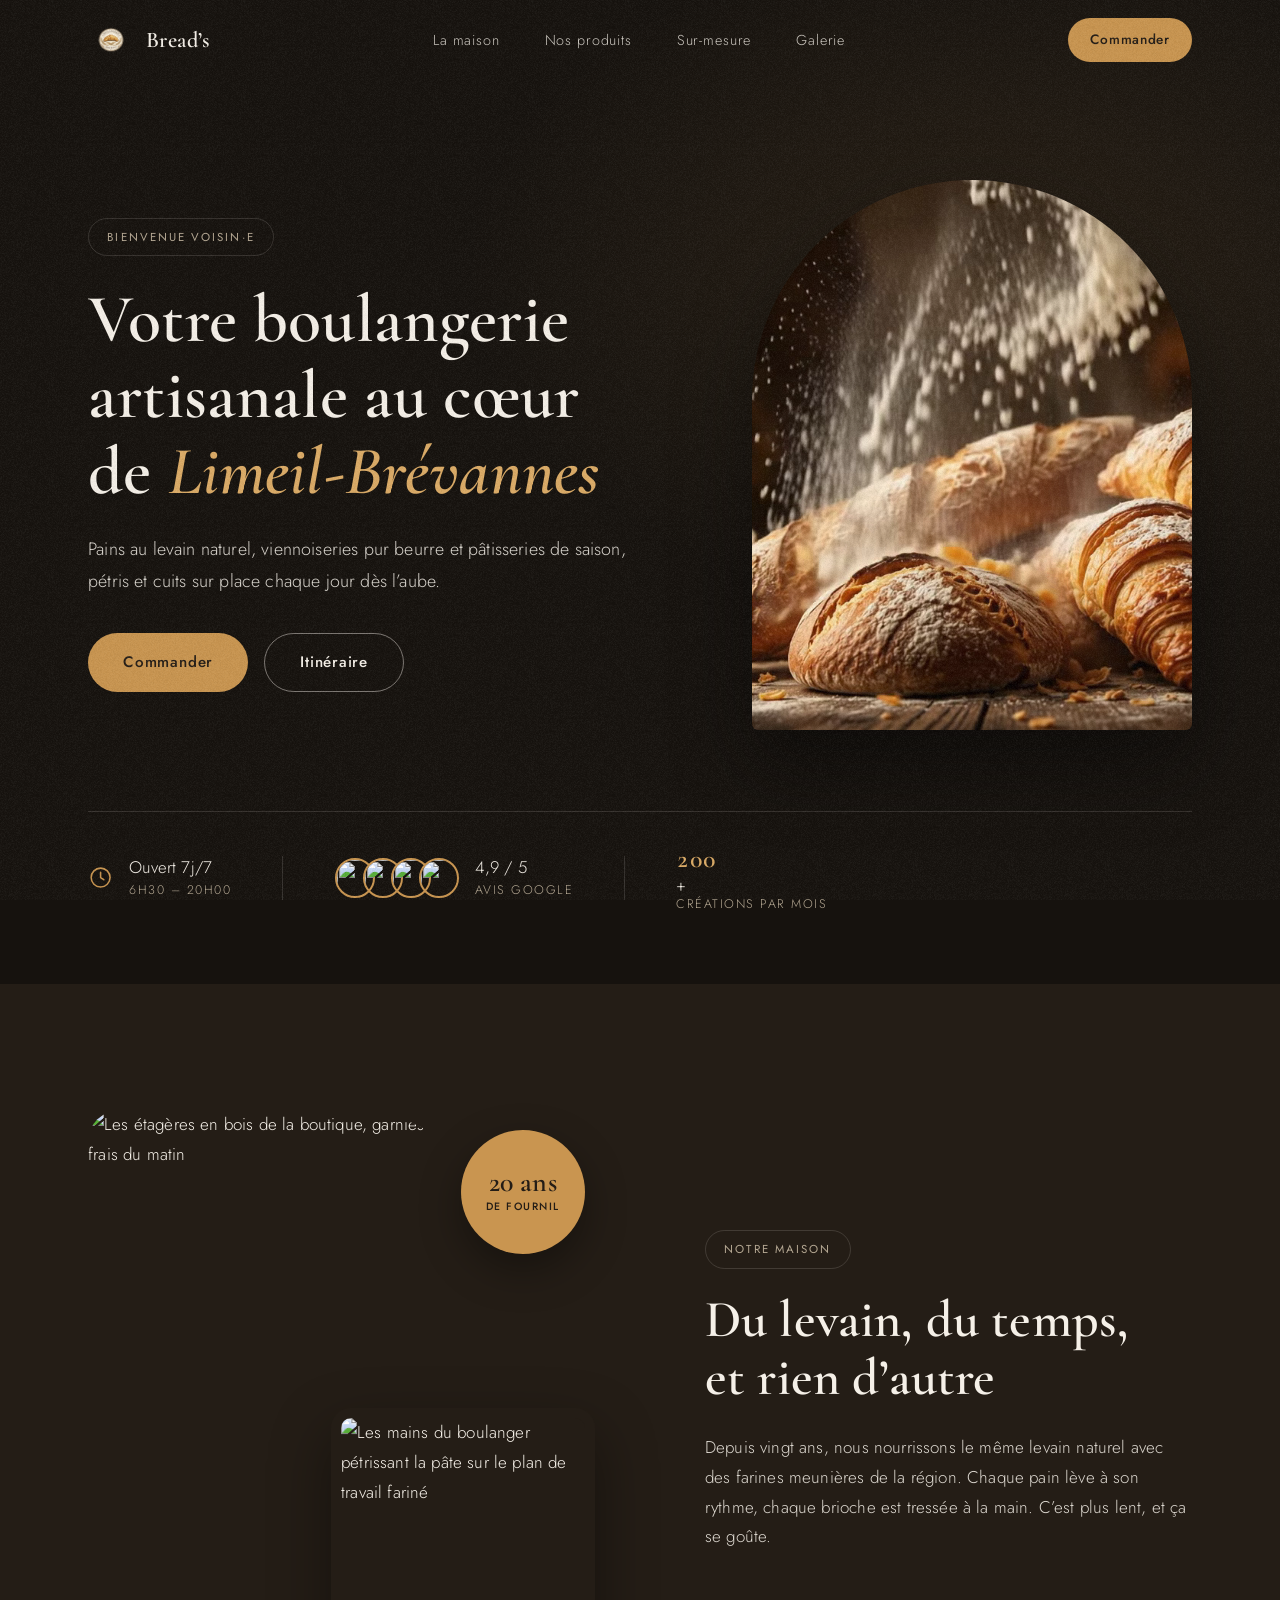
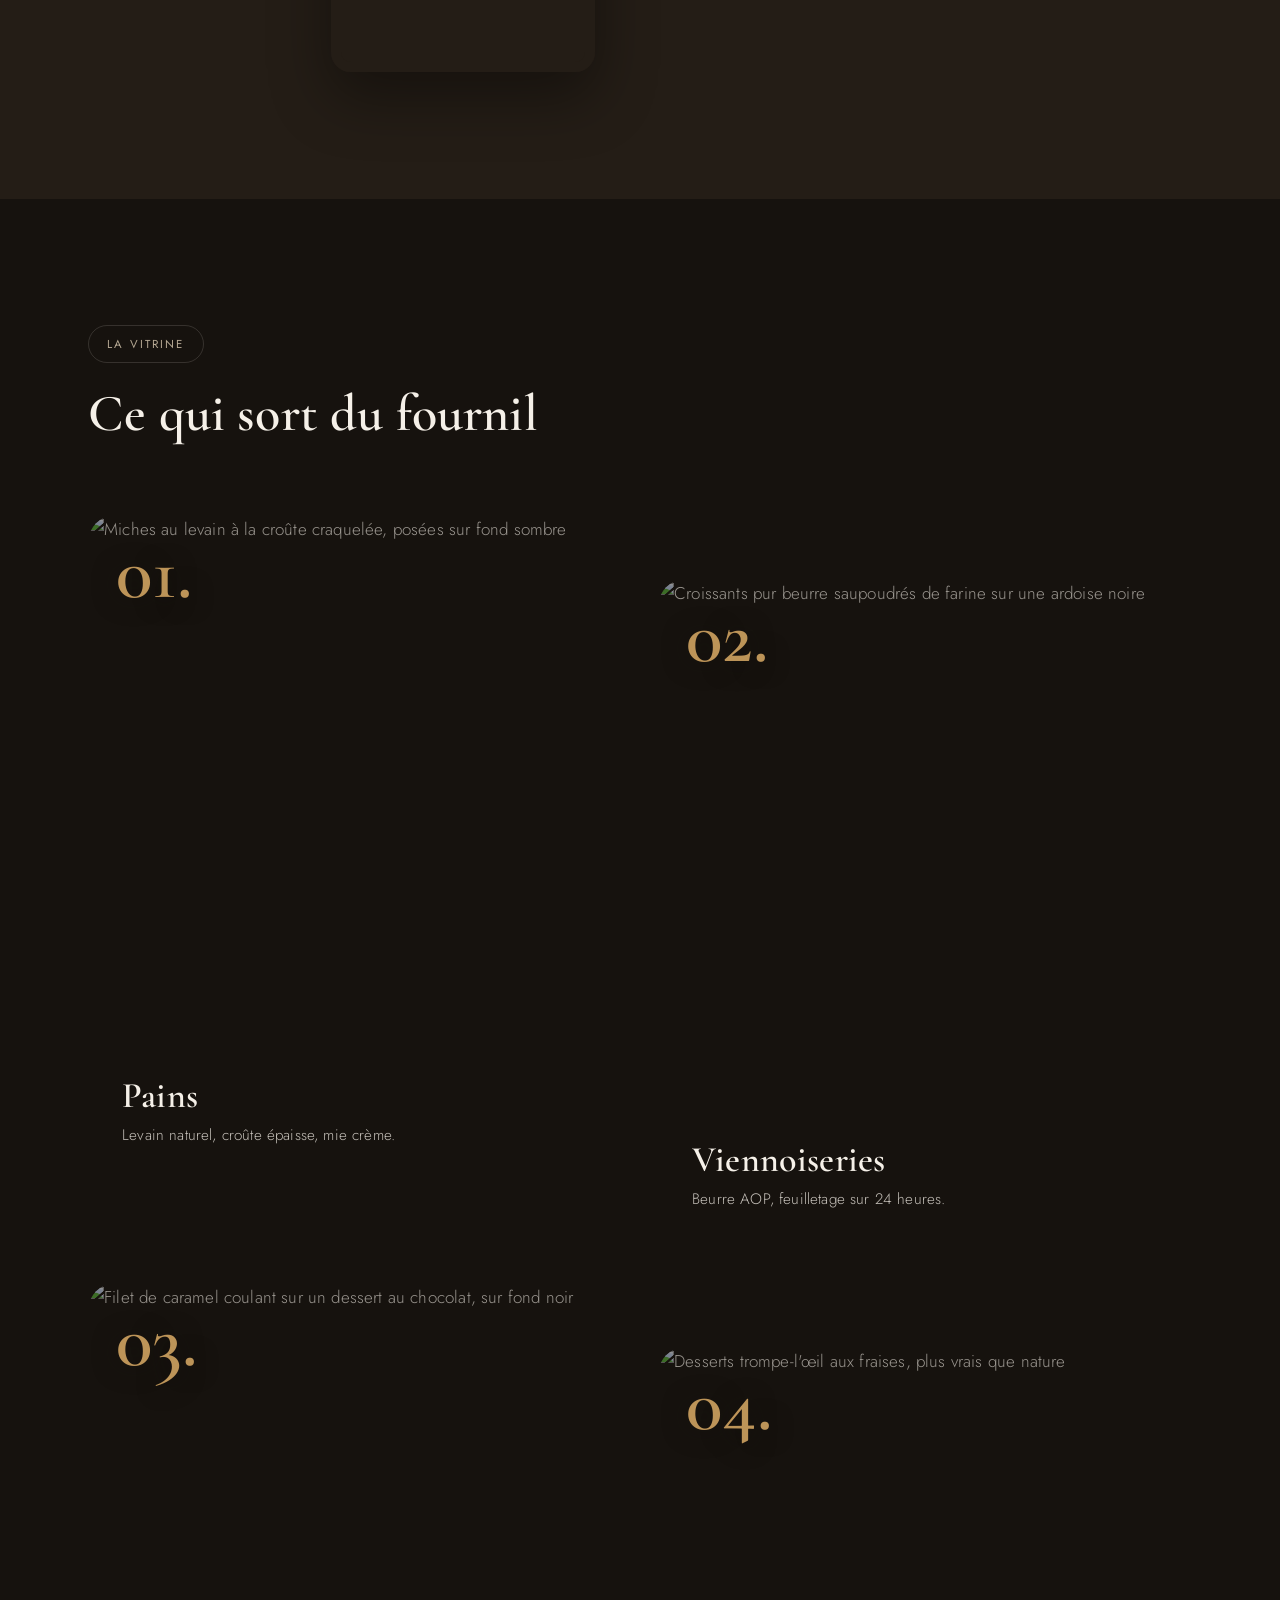
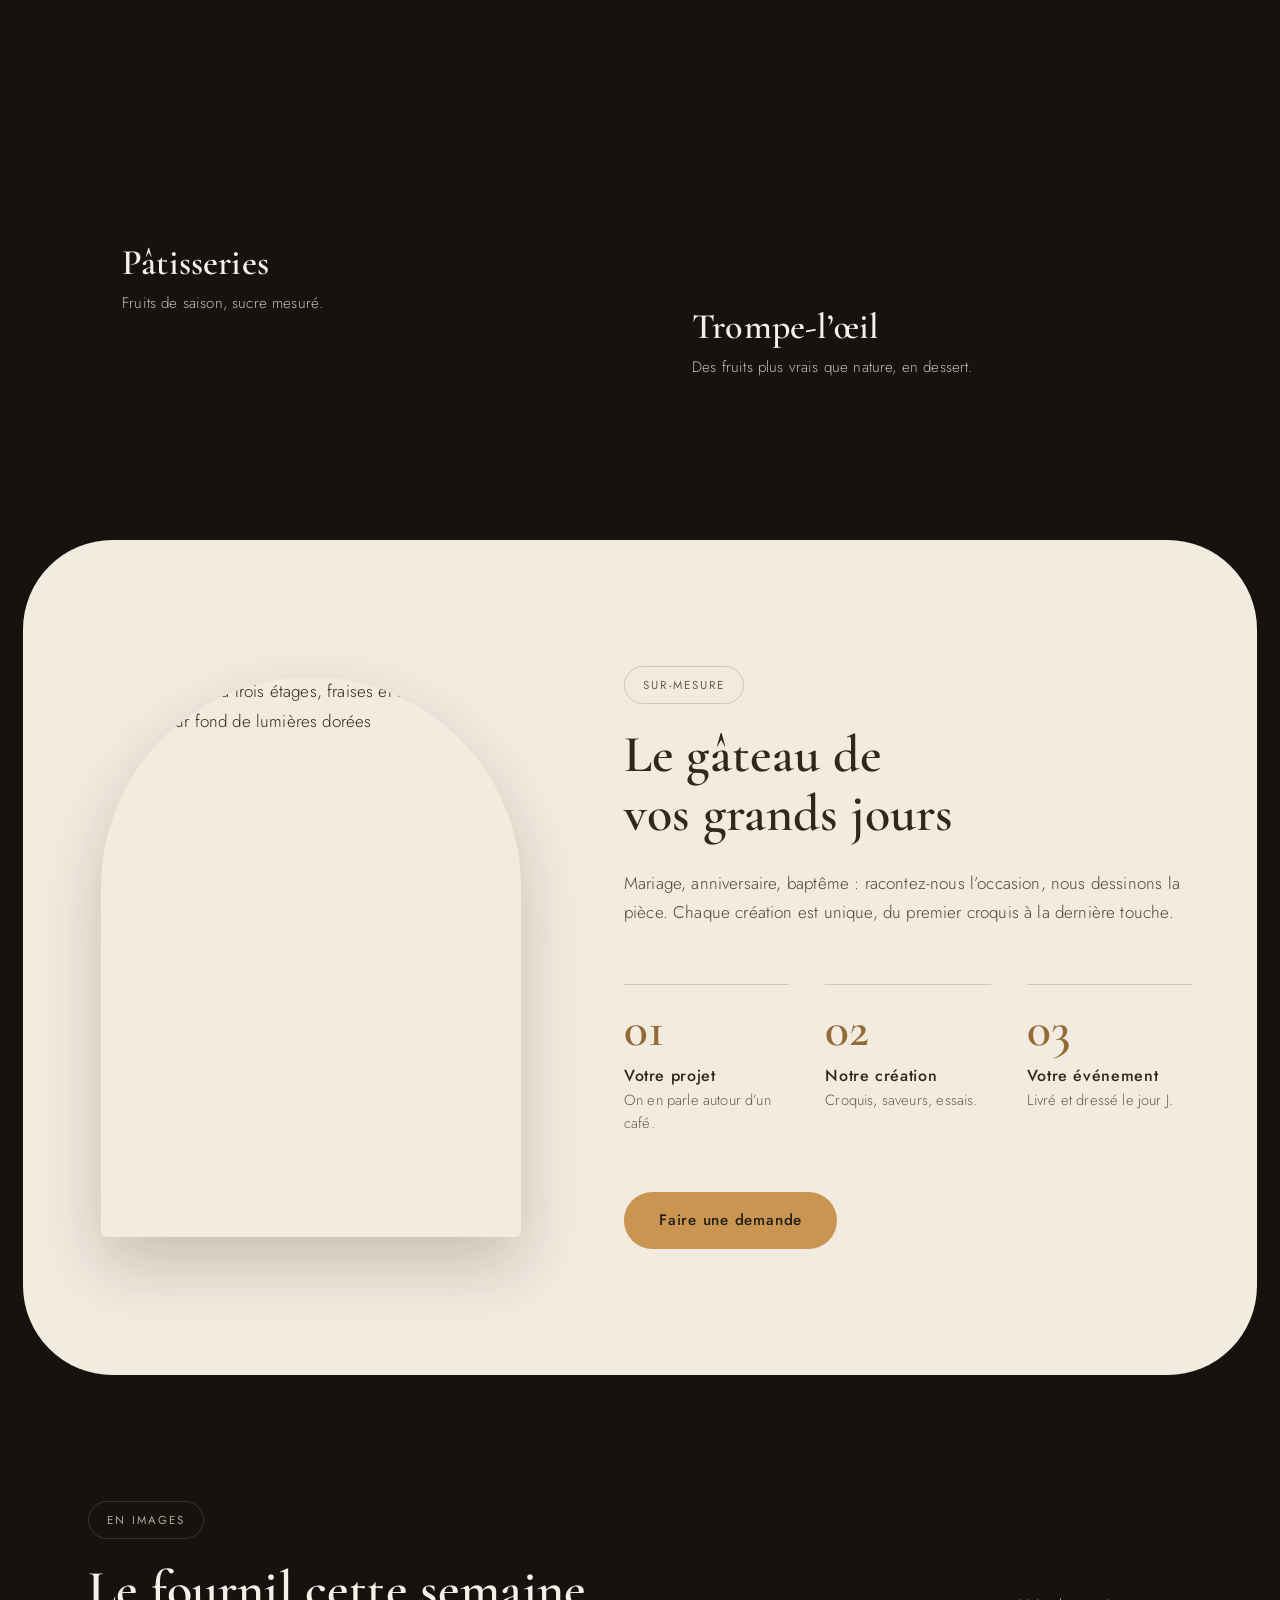
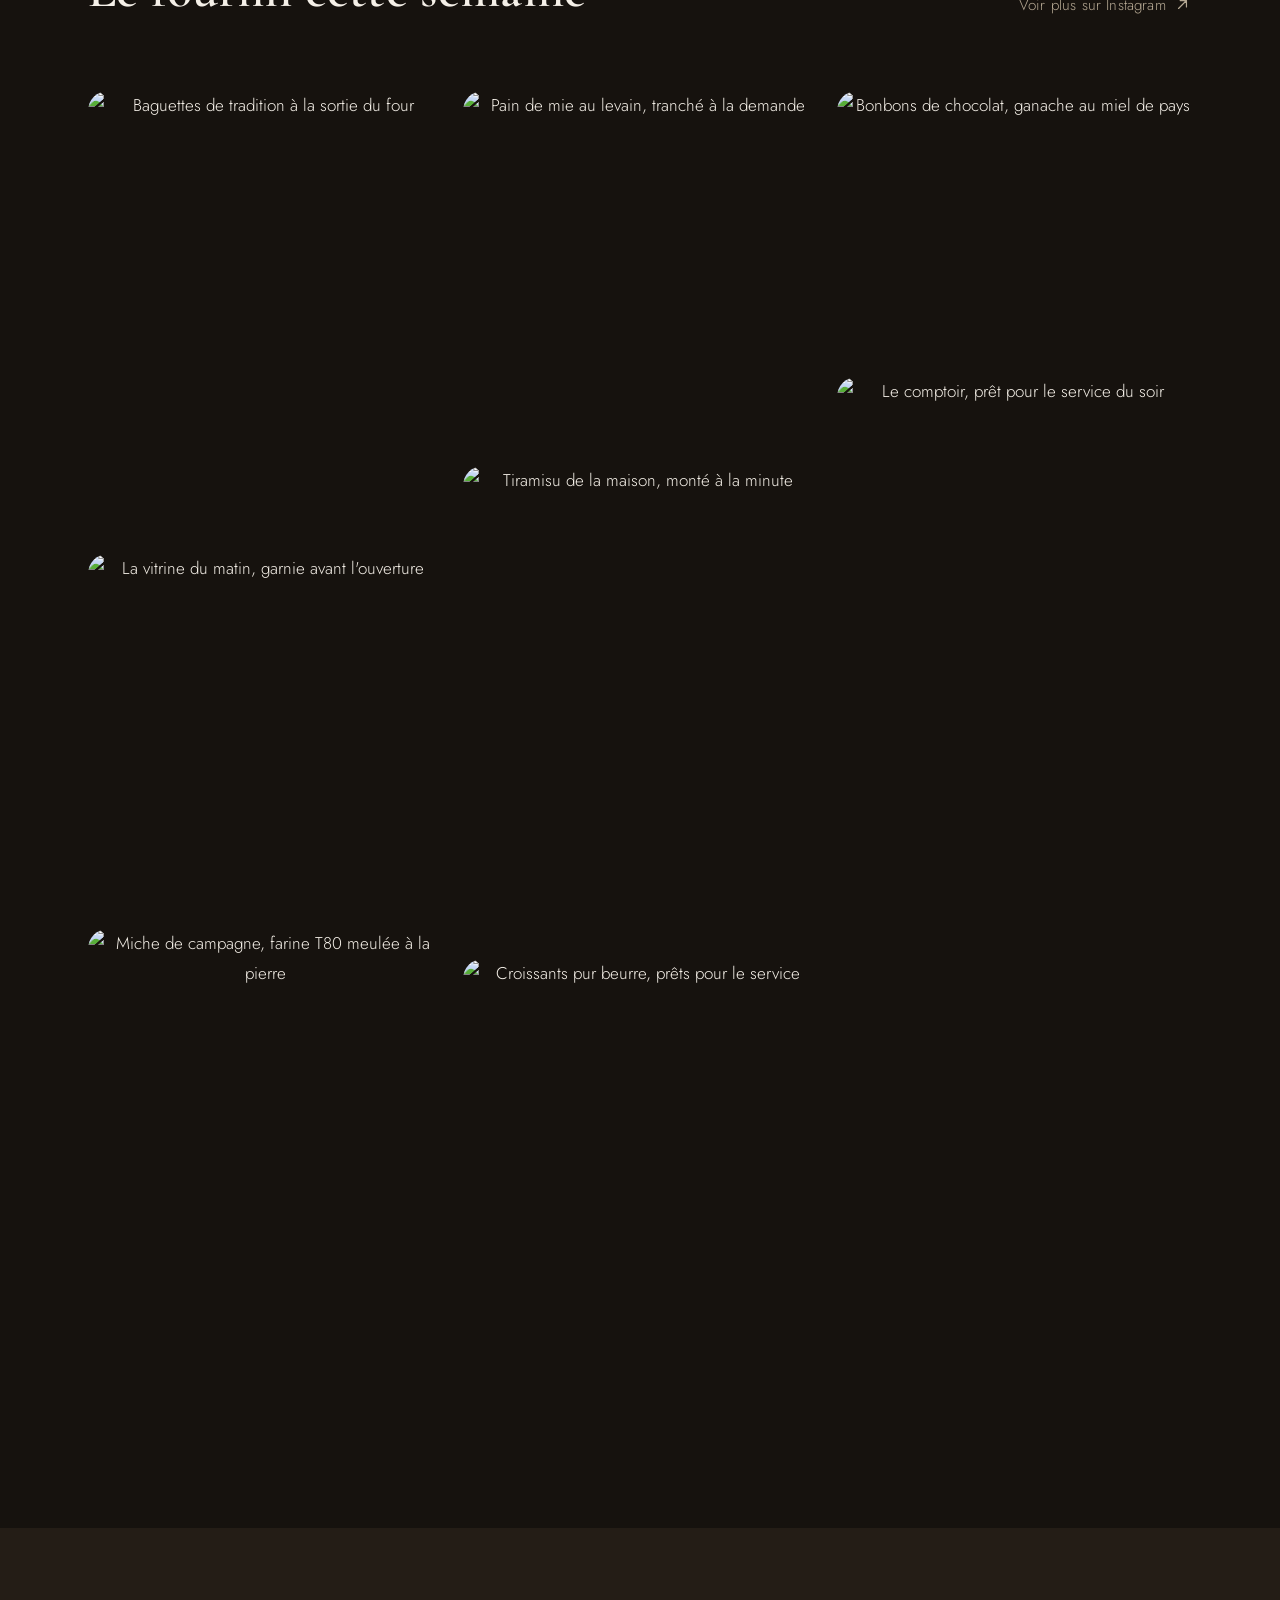
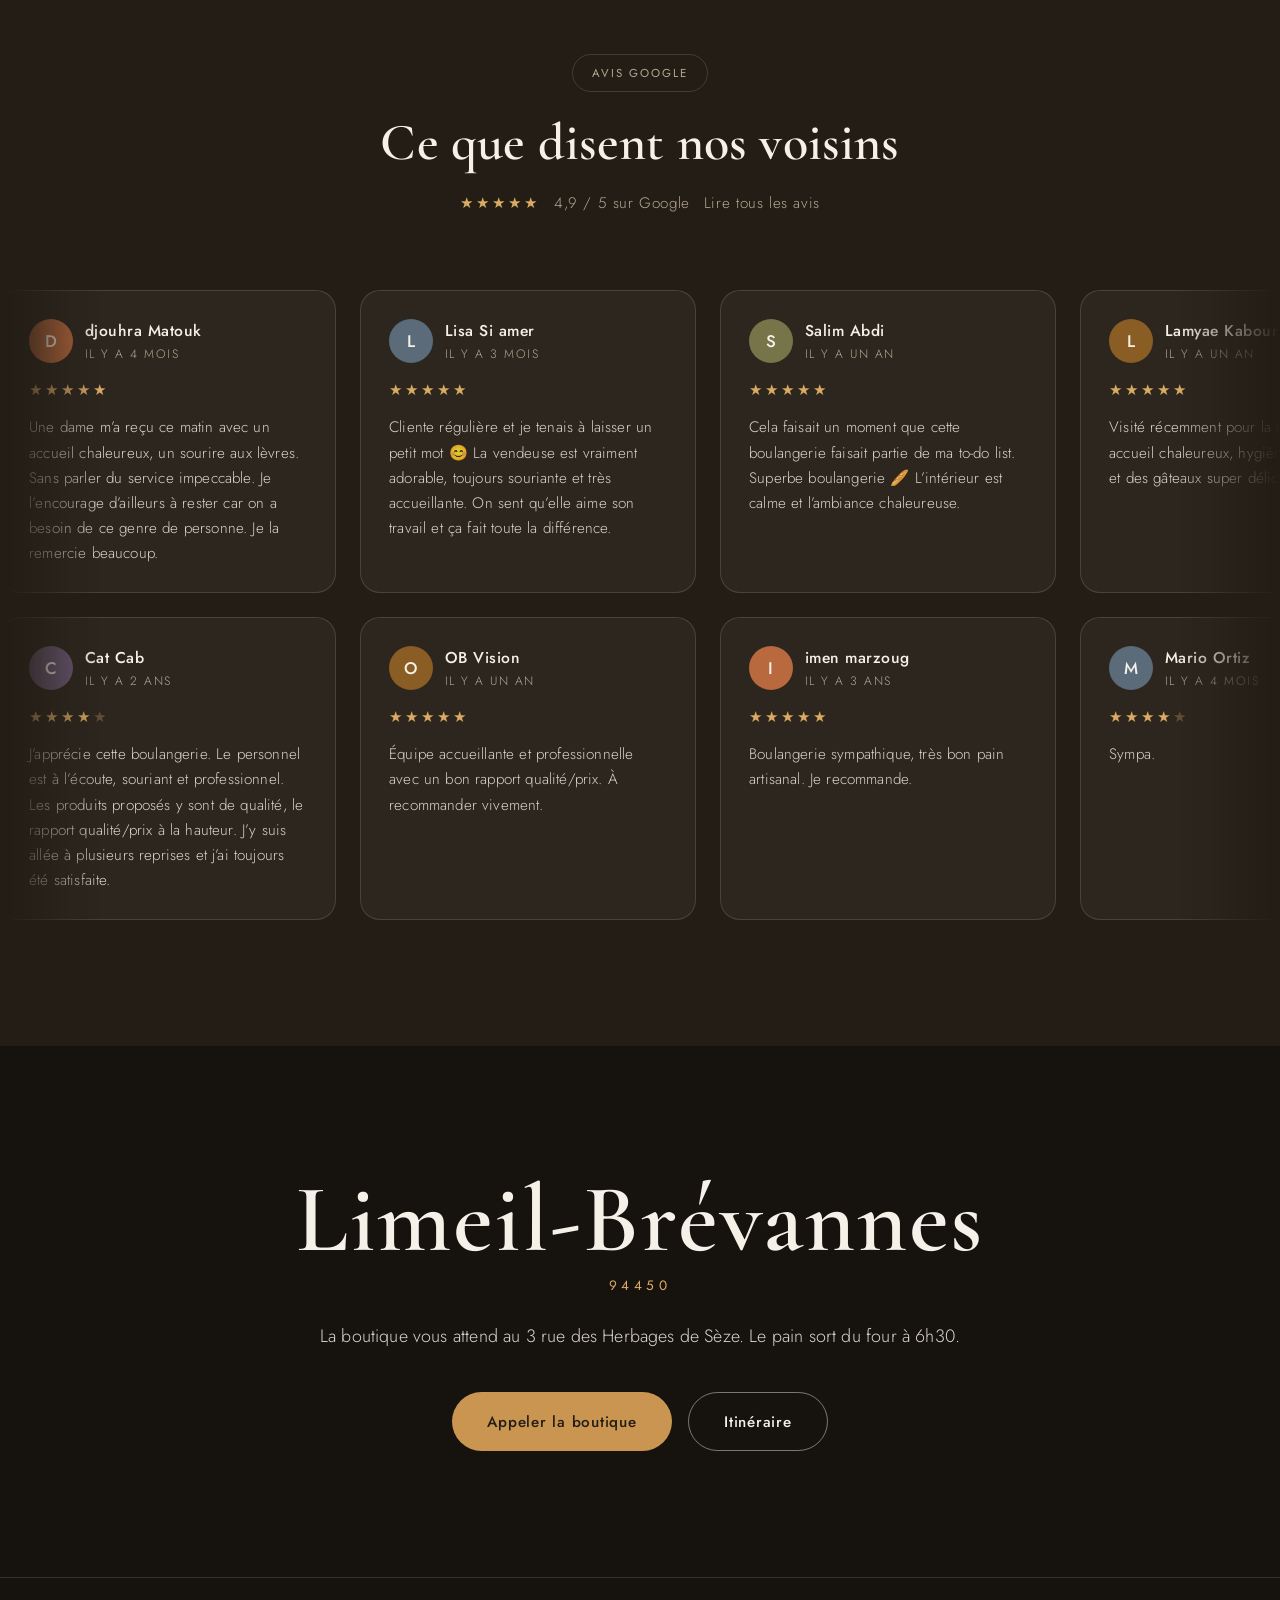
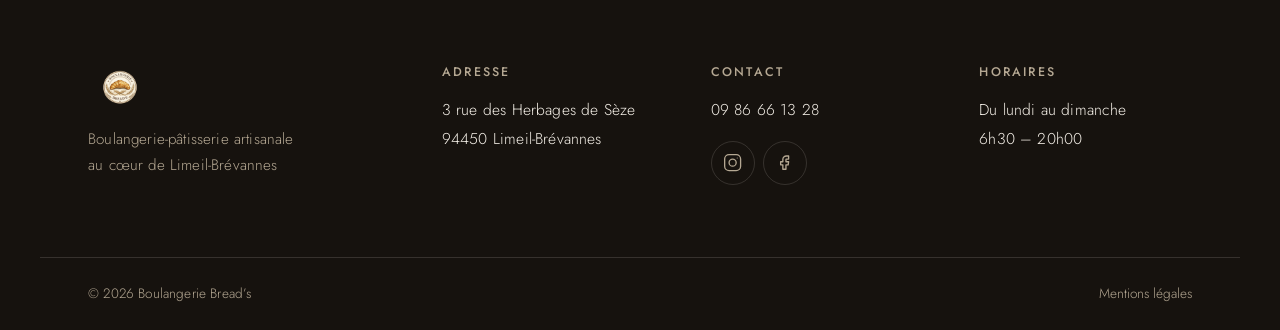
==== index.html @ 981c9b7a "feat: Add Bread's bakery one-page site One-page vanilla HTML/CSS/JS site for the Bread's bakery in L" ====
<!doctype html>
<html lang="fr">
<head>
  <meta charset="utf-8">
  <meta name="viewport" content="width=device-width, initial-scale=1">
  <title>Boulangerie Bread's · Boulangerie-pâtisserie artisanale à Limeil-Brévannes</title>
  <meta name="description" content="Pains au levain naturel, viennoiseries pur beurre, pâtisseries de saison et gâteaux sur-mesure. Boulangerie Bread's, votre artisan au cœur de Limeil-Brévannes. Ouvert 7j/7, 6h30 à 20h00.">
  <meta name="theme-color" content="#16120E">
  <meta property="og:title" content="Boulangerie Bread's · Artisan boulanger-pâtissier à Limeil-Brévannes">
  <meta property="og:description" content="Pains au levain naturel, viennoiseries pur beurre et créations sur-mesure. Ouvert 7j/7, 6h30 à 20h00.">
  <meta property="og:type" content="website">
  <meta property="og:image" content="assets/hero.webp">
  <link rel="icon" type="image/webp" href="assets/logo.webp">
  <link rel="preconnect" href="https://fonts.googleapis.com">
  <link rel="preconnect" href="https://fonts.gstatic.com" crossorigin>
  <link rel="preconnect" href="https://images.unsplash.com">
  <link href="https://fonts.googleapis.com/css2?family=Cormorant+Garamond:ital,wght@0,500;0,600;1,500&family=Jost:wght@300;400;500&display=swap" rel="stylesheet">
  <link rel="stylesheet" href="css/styles.css">
  <link rel="preload" as="image" href="assets/hero.webp" fetchpriority="high">
  <script>document.documentElement.classList.add('js');</script>
</head>
<body>

  <a class="skip-link" href="#top">Aller au contenu</a>

  <header class="site-header" id="header">
    <div class="container header-inner">
      <a class="brand" href="#top" aria-label="Boulangerie Bread's, retour en haut de page">
        <img src="assets/logo.webp" alt="" width="46" height="46">
        <span class="brand-name">Bread&rsquo;s</span>
      </a>
      <nav aria-label="Navigation principale">
        <ul class="nav-links">
          <li><a href="#maison">La maison</a></li>
          <li><a href="#produits">Nos produits</a></li>
          <li><a href="#sur-mesure">Sur-mesure</a></li>
          <li><a href="#galerie">Galerie</a></li>
        </ul>
      </nav>
      <a class="btn btn-solid btn-sm" href="#contact">Commander</a>
    </div>
  </header>

  <main id="top">

    <!-- ============ 1. HERO ============ -->
    <section class="hero" aria-labelledby="hero-title">
      <div class="container hero-grid">
        <div class="hero-copy">
          <p class="badge" data-reveal>Bienvenue voisin·e</p>
          <h1 id="hero-title" data-reveal style="--i:1">Votre boulangerie artisanale au cœur de <em>Limeil-Brévannes</em></h1>
          <p class="lead" data-reveal style="--i:2">Pains au levain naturel, viennoiseries pur beurre et pâtisseries de saison, pétris et cuits sur place chaque jour dès l&rsquo;aube.</p>
          <div class="cta-row" data-reveal style="--i:3">
            <a class="btn btn-solid" href="#contact">Commander</a>
            <a class="btn btn-outline" href="https://www.google.com/maps/search/?api=1&amp;query=Boulangerie+Bread%27s+Limeil-Br%C3%A9vannes" target="_blank" rel="noopener">Itinéraire</a>
          </div>
        </div>
        <div class="hero-visual" data-reveal style="--i:2">
          <div class="arch arch-hero">
            <video poster="assets/hero.webp" autoplay muted loop playsinline width="600" height="338" aria-label="Baguettes de tradition et croissants dorés sous un nuage de farine, dans la lumière chaude du fournil">
              <source src="assets/hero.webm" type="video/webm">
              <source src="assets/hero.mp4" type="video/mp4">
            </video>
          </div>
        </div>
      </div>

      <div class="container">
        <div class="proof-line" data-reveal>
          <div class="proof-item">
            <svg class="icon" viewBox="0 0 24 24" aria-hidden="true"><circle cx="12" cy="12" r="9"/><path d="M12 7v5l3 2"/></svg>
            <p>Ouvert 7j/7<span class="proof-sub">6h30 &ndash; 20h00</span></p>
          </div>
          <div class="proof-sep" aria-hidden="true"></div>
          <div class="proof-item">
            <div class="avatar-stack" aria-hidden="true">
              <img src="https://images.unsplash.com/photo-1438761681033-6461ffad8d80?auto=format&fit=facearea&facepad=2.5&w=120&h=120&q=70" alt="" width="40" height="40" loading="lazy">
              <img src="https://images.unsplash.com/photo-1507003211169-0a1dd7228f2d?auto=format&fit=facearea&facepad=2.5&w=120&h=120&q=70" alt="" width="40" height="40" loading="lazy">
              <img src="https://images.unsplash.com/photo-1544005313-94ddf0286df2?auto=format&fit=facearea&facepad=2.5&w=120&h=120&q=70" alt="" width="40" height="40" loading="lazy">
              <img src="https://images.unsplash.com/photo-1500648767791-00dcc994a43e?auto=format&fit=facearea&facepad=2.5&w=120&h=120&q=70" alt="" width="40" height="40" loading="lazy">
            </div>
            <p>4,9&nbsp;/&nbsp;5<span class="proof-sub">Avis Google</span></p>
          </div>
          <div class="proof-sep" aria-hidden="true"></div>
          <div class="proof-item">
            <p><span class="counter" data-count="200">0</span>+<span class="proof-sub">créations par mois</span></p>
          </div>
        </div>
      </div>
    </section>

    <!-- ============ 2. À PROPOS ============ -->
    <section class="about section section-espresso" id="maison" aria-labelledby="about-title">
      <div class="container about-grid">
        <div class="about-visual" data-reveal>
          <figure class="about-photo-main">
            <img src="https://images.unsplash.com/photo-1587241321921-91a834d6d191?auto=format&fit=crop&w=1000&h=1250&q=75"
                 srcset="https://images.unsplash.com/photo-1587241321921-91a834d6d191?auto=format&fit=crop&w=600&h=750&q=75 600w, https://images.unsplash.com/photo-1587241321921-91a834d6d191?auto=format&fit=crop&w=1000&h=1250&q=75 1000w"
                 sizes="(min-width: 900px) 40vw, 86vw"
                 alt="Les étagères en bois de la boutique, garnies de pains frais du matin" width="1000" height="1250" loading="lazy" decoding="async">
          </figure>
          <figure class="about-photo-offset" data-parallax>
            <img src="https://images.unsplash.com/photo-1517686469429-8bdb88b9f907?auto=format&fit=crop&w=700&h=700&q=75"
                 alt="Les mains du boulanger pétrissant la pâte sur le plan de travail fariné" width="700" height="700" loading="lazy" decoding="async">
          </figure>
          <p class="badge-circle" aria-label="Vingt ans de savoir-faire"><span class="badge-circle-num">20<span aria-hidden="true">&nbsp;ans</span></span><span class="badge-circle-sub">de fournil</span></p>
        </div>
        <div class="about-copy">
          <p class="badge" data-reveal>Notre maison</p>
          <h2 id="about-title" data-reveal style="--i:1">Du levain, du temps, et rien d&rsquo;autre</h2>
          <p data-reveal style="--i:2">Depuis vingt ans, nous nourrissons le même levain naturel avec des farines meunières de la région. Chaque pain lève à son rythme, chaque brioche est tressée à la main. C&rsquo;est plus lent, et ça se goûte.</p>
        </div>
      </div>
    </section>

    <!-- ============ 3. NOS PRODUITS ============ -->
    <section class="products section" id="produits" aria-labelledby="products-title">
      <div class="container">
        <div class="section-head">
          <p class="badge" data-reveal>La vitrine</p>
          <h2 id="products-title" data-reveal style="--i:1">Ce qui sort du fournil</h2>
        </div>
        <ul class="product-grid">
          <li class="product-card" data-reveal>
            <img src="https://images.unsplash.com/photo-1589367920969-ab8e050bbb04?auto=format&fit=crop&w=900&h=1125&q=75"
                 srcset="https://images.unsplash.com/photo-1589367920969-ab8e050bbb04?auto=format&fit=crop&w=600&h=750&q=75 600w, https://images.unsplash.com/photo-1589367920969-ab8e050bbb04?auto=format&fit=crop&w=900&h=1125&q=75 900w"
                 sizes="(min-width: 700px) 44vw, 90vw"
                 alt="Miches au levain à la croûte craquelée, posées sur fond sombre" width="900" height="1125" loading="lazy" decoding="async">
            <span class="product-num" aria-hidden="true">01.</span>
            <div class="product-label">
              <h3>Pains</h3>
              <p>Levain naturel, croûte épaisse, mie crème.</p>
            </div>
          </li>
          <li class="product-card" data-reveal style="--i:1">
            <img src="https://images.unsplash.com/photo-1555507036-ab1f4038808a?auto=format&fit=crop&w=900&h=1125&q=75"
                 srcset="https://images.unsplash.com/photo-1555507036-ab1f4038808a?auto=format&fit=crop&w=600&h=750&q=75 600w, https://images.unsplash.com/photo-1555507036-ab1f4038808a?auto=format&fit=crop&w=900&h=1125&q=75 900w"
                 sizes="(min-width: 700px) 44vw, 90vw"
                 alt="Croissants pur beurre saupoudrés de farine sur une ardoise noire" width="900" height="1125" loading="lazy" decoding="async">
            <span class="product-num" aria-hidden="true">02.</span>
            <div class="product-label">
              <h3>Viennoiseries</h3>
              <p>Beurre AOP, feuilletage sur 24 heures.</p>
            </div>
          </li>
          <li class="product-card" data-reveal style="--i:2">
            <img src="https://images.unsplash.com/photo-1551024506-0bccd828d307?auto=format&fit=crop&crop=entropy&w=900&h=1125&q=75"
                 srcset="https://images.unsplash.com/photo-1551024506-0bccd828d307?auto=format&fit=crop&crop=entropy&w=600&h=750&q=75 600w, https://images.unsplash.com/photo-1551024506-0bccd828d307?auto=format&fit=crop&crop=entropy&w=900&h=1125&q=75 900w"
                 sizes="(min-width: 700px) 44vw, 90vw"
                 alt="Filet de caramel coulant sur un dessert au chocolat, sur fond noir" width="900" height="1125" loading="lazy" decoding="async">
            <span class="product-num" aria-hidden="true">03.</span>
            <div class="product-label">
              <h3>Pâtisseries</h3>
              <p>Fruits de saison, sucre mesuré.</p>
            </div>
          </li>
          <li class="product-card" data-reveal style="--i:3">
            <img src="https://images.unsplash.com/photo-1488477181946-6428a0291777?auto=format&fit=crop&w=900&h=1125&q=75"
                 srcset="https://images.unsplash.com/photo-1488477181946-6428a0291777?auto=format&fit=crop&w=600&h=750&q=75 600w, https://images.unsplash.com/photo-1488477181946-6428a0291777?auto=format&fit=crop&w=900&h=1125&q=75 900w"
                 sizes="(min-width: 700px) 44vw, 90vw"
                 alt="Desserts trompe-l'œil aux fraises, plus vrais que nature" width="900" height="1125" loading="lazy" decoding="async">
            <span class="product-num" aria-hidden="true">04.</span>
            <div class="product-label">
              <h3>Trompe-l&rsquo;œil</h3>
              <p>Des fruits plus vrais que nature, en dessert.</p>
            </div>
          </li>
        </ul>
      </div>
    </section>

    <!-- ============ 4. CRÉATION SUR-MESURE ============ -->
    <section class="custom section section-cream" id="sur-mesure" aria-labelledby="custom-title">
      <div class="container custom-grid">
        <div class="custom-visual" data-reveal>
          <div class="arch arch-custom">
            <img src="https://images.unsplash.com/photo-1535141192574-5d4897c12636?auto=format&fit=crop&w=1000&h=1333&q=75"
                 srcset="https://images.unsplash.com/photo-1535141192574-5d4897c12636?auto=format&fit=crop&w=600&h=800&q=75 600w, https://images.unsplash.com/photo-1535141192574-5d4897c12636?auto=format&fit=crop&w=1000&h=1333&q=75 1000w"
                 sizes="(min-width: 900px) 40vw, 86vw"
                 alt="Pièce montée à trois étages, fraises et myrtilles fraîches, sur fond de lumières dorées" width="1000" height="1333" loading="lazy" decoding="async">
          </div>
        </div>
        <div class="custom-copy">
          <p class="badge badge-dark" data-reveal>Sur-mesure</p>
          <h2 id="custom-title" data-reveal style="--i:1">Le gâteau de vos grands jours</h2>
          <p data-reveal style="--i:2">Mariage, anniversaire, baptême&nbsp;: racontez-nous l&rsquo;occasion, nous dessinons la pièce. Chaque création est unique, du premier croquis à la dernière touche.</p>
          <ol class="steps">
            <li data-reveal style="--i:3">
              <span class="step-num" aria-hidden="true">01</span>
              <h3>Votre projet</h3>
              <p>On en parle autour d&rsquo;un café.</p>
            </li>
            <li data-reveal style="--i:4">
              <span class="step-num" aria-hidden="true">02</span>
              <h3>Notre création</h3>
              <p>Croquis, saveurs, essais.</p>
            </li>
            <li data-reveal style="--i:5">
              <span class="step-num" aria-hidden="true">03</span>
              <h3>Votre événement</h3>
              <p>Livré et dressé le jour J.</p>
            </li>
          </ol>
          <a class="btn btn-solid" href="#contact" data-reveal style="--i:6">Faire une demande</a>
        </div>
      </div>
    </section>

    <!-- ============ 5. GALERIE ============ -->
    <section class="gallery section" id="galerie" aria-labelledby="gallery-title">
      <div class="container">
        <div class="section-head section-head-split">
          <div>
            <p class="badge" data-reveal>En images</p>
            <h2 id="gallery-title" data-reveal style="--i:1">Le fournil cette semaine</h2>
          </div>
          <a class="link-quiet" href="https://www.instagram.com/" target="_blank" rel="noopener" data-reveal style="--i:2">
            Voir plus sur Instagram
            <svg class="icon" viewBox="0 0 24 24" aria-hidden="true"><path d="M7 17 17 7M9 7h8v8"/></svg>
          </a>
        </div>
        <div class="masonry">
          <button class="masonry-item ratio-45" type="button" data-lightbox="https://images.unsplash.com/photo-1509440159596-0249088772ff?auto=format&fit=crop&w=1400&q=80" data-caption="Baguettes de tradition à la sortie du four" data-reveal>
            <img src="https://images.unsplash.com/photo-1509440159596-0249088772ff?auto=format&fit=crop&w=700&h=875&q=70" alt="Baguettes de tradition à la sortie du four" width="700" height="875" loading="lazy" decoding="async">
          </button>
          <button class="masonry-item ratio-11" type="button" data-lightbox="https://images.unsplash.com/photo-1517433670267-08bbd4be890f?auto=format&fit=crop&w=1400&q=80" data-caption="La vitrine du matin, garnie avant l'ouverture" data-reveal style="--i:1">
            <img src="https://images.unsplash.com/photo-1517433670267-08bbd4be890f?auto=format&fit=crop&w=700&h=700&q=70" alt="La vitrine du matin, garnie avant l'ouverture" width="700" height="700" loading="lazy" decoding="async">
          </button>
          <button class="masonry-item ratio-34" type="button" data-lightbox="https://images.unsplash.com/photo-1586444248902-2f64eddc13df?auto=format&fit=crop&w=1400&q=80" data-caption="Miche de campagne, farine T80 meulée à la pierre" data-reveal style="--i:2">
            <img src="https://images.unsplash.com/photo-1586444248902-2f64eddc13df?auto=format&fit=crop&w=700&h=933&q=70" alt="Miche de campagne, farine T80 meulée à la pierre" width="700" height="933" loading="lazy" decoding="async">
          </button>
          <button class="masonry-item ratio-11" type="button" data-lightbox="https://images.unsplash.com/photo-1549931319-a545dcf3bc73?auto=format&fit=crop&w=1400&q=80" data-caption="Pain de mie au levain, tranché à la demande" data-reveal style="--i:3">
            <img src="https://images.unsplash.com/photo-1549931319-a545dcf3bc73?auto=format&fit=crop&w=700&h=700&q=70" alt="Pain de mie au levain, tranché à la demande" width="700" height="700" loading="lazy" decoding="async">
          </button>
          <button class="masonry-item ratio-34" type="button" data-lightbox="https://images.unsplash.com/photo-1571115177098-24ec42ed204d?auto=format&fit=crop&w=1400&q=80" data-caption="Tiramisu de la maison, monté à la minute" data-reveal style="--i:4">
            <img src="https://images.unsplash.com/photo-1571115177098-24ec42ed204d?auto=format&fit=crop&w=700&h=933&q=70" alt="Tiramisu de la maison, monté à la minute" width="700" height="933" loading="lazy" decoding="async">
          </button>
          <button class="masonry-item ratio-45" type="button" data-lightbox="https://images.unsplash.com/photo-1530610476181-d83430b64dcd?auto=format&fit=crop&w=1400&q=80" data-caption="Croissants pur beurre, prêts pour le service" data-reveal style="--i:5">
            <img src="https://images.unsplash.com/photo-1530610476181-d83430b64dcd?auto=format&fit=crop&w=700&h=875&q=70" alt="Croissants pur beurre, prêts pour le service" width="700" height="875" loading="lazy" decoding="async">
          </button>
          <button class="masonry-item ratio-43" type="button" data-lightbox="https://images.unsplash.com/photo-1481391319762-47dff72954d9?auto=format&fit=crop&w=1400&q=80" data-caption="Bonbons de chocolat, ganache au miel de pays" data-reveal style="--i:6">
            <img src="https://images.unsplash.com/photo-1481391319762-47dff72954d9?auto=format&fit=crop&w=700&h=525&q=70" alt="Bonbons de chocolat, ganache au miel de pays" width="700" height="525" loading="lazy" decoding="async">
          </button>
          <button class="masonry-item ratio-34" type="button" data-lightbox="https://images.unsplash.com/photo-1568254183919-78a4f43a2877?auto=format&fit=crop&w=1400&q=80" data-caption="Le comptoir, prêt pour le service du soir" data-reveal style="--i:7">
            <img src="https://images.unsplash.com/photo-1568254183919-78a4f43a2877?auto=format&fit=crop&w=700&h=933&q=70" alt="Le comptoir, prêt pour le service du soir" width="700" height="933" loading="lazy" decoding="async">
          </button>
        </div>
      </div>
    </section>

    <!-- ============ 6. AVIS GOOGLE ============ -->
    <section class="reviews section section-espresso" aria-labelledby="reviews-title">
      <div class="container section-head reviews-head">
        <p class="badge" data-reveal>Avis Google</p>
        <h2 id="reviews-title" data-reveal style="--i:1">Ce que disent nos voisins</h2>
        <p class="reviews-score" data-reveal style="--i:2">
          <span class="review-stars" role="img" aria-label="Note moyenne : 4,9 sur 5"><span aria-hidden="true">★★★★★</span></span>
          <span>4,9&nbsp;/&nbsp;5 sur Google</span>
          <a class="link-quiet" href="https://www.google.com/maps/search/?api=1&amp;query=Boulangerie+Bread%27s+Limeil-Br%C3%A9vannes" target="_blank" rel="noopener">Lire tous les avis</a>
        </p>
      </div>
      <div class="reviews-marquee" data-reveal>
        <ul class="reviews-track">
          <li class="review-card">
            <header class="review-head">
              <span class="review-avatar" style="--av:#B8693E" aria-hidden="true">D</span>
              <div>
                <span class="review-name">djouhra Matouk</span>
                <span class="review-date">il y a 4 mois</span>
              </div>
            </header>
            <span class="review-stars" role="img" aria-label="Note : 5 sur 5"><span aria-hidden="true">★★★★★</span></span>
            <p>Une dame m&rsquo;a reçu ce matin avec un accueil chaleureux, un sourire aux lèvres. Sans parler du service impeccable. Je l&rsquo;encourage d&rsquo;ailleurs à rester car on a besoin de ce genre de personne. Je la remercie beaucoup.</p>
          </li>
          <li class="review-card">
            <header class="review-head">
              <span class="review-avatar" style="--av:#5C6B7A" aria-hidden="true">L</span>
              <div>
                <span class="review-name">Lisa Si amer</span>
                <span class="review-date">il y a 3 mois</span>
              </div>
            </header>
            <span class="review-stars" role="img" aria-label="Note : 5 sur 5"><span aria-hidden="true">★★★★★</span></span>
            <p>Cliente régulière et je tenais à laisser un petit mot 😊 La vendeuse est vraiment adorable, toujours souriante et très accueillante. On sent qu&rsquo;elle aime son travail et ça fait toute la différence.</p>
          </li>
          <li class="review-card">
            <header class="review-head">
              <span class="review-avatar" style="--av:#77744A" aria-hidden="true">S</span>
              <div>
                <span class="review-name">Salim Abdi</span>
                <span class="review-date">il y a un an</span>
              </div>
            </header>
            <span class="review-stars" role="img" aria-label="Note : 5 sur 5"><span aria-hidden="true">★★★★★</span></span>
            <p>Cela faisait un moment que cette boulangerie faisait partie de ma to-do list. Superbe boulangerie 🥖 L&rsquo;intérieur est calme et l&rsquo;ambiance chaleureuse.</p>
          </li>
          <li class="review-card">
            <header class="review-head">
              <span class="review-avatar" style="--av:#8A5D24" aria-hidden="true">L</span>
              <div>
                <span class="review-name">Lamyae Kabour</span>
                <span class="review-date">il y a un an</span>
              </div>
            </header>
            <span class="review-stars" role="img" aria-label="Note : 5 sur 5"><span aria-hidden="true">★★★★★</span></span>
            <p>Visité récemment pour la troisième fois, accueil chaleureux, hygiène irréprochable et des gâteaux super délicieux.</p>
          </li>
          <li class="review-card">
            <header class="review-head">
              <span class="review-avatar" style="--av:#6E5C7A" aria-hidden="true">B</span>
              <div>
                <span class="review-name">bencheikh horiya</span>
                <span class="review-date">il y a 3 ans</span>
              </div>
            </header>
            <span class="review-stars" role="img" aria-label="Note : 5 sur 5"><span aria-hidden="true">★★★★★</span></span>
            <p>C&rsquo;est ma boulangerie, le pain est trop bon. Enfin une vraie baguette à Limeil-Brévannes&nbsp;!</p>
          </li>
          <li class="review-card">
            <header class="review-head">
              <span class="review-avatar" style="--av:#B8693E" aria-hidden="true">T</span>
              <div>
                <span class="review-name">Tokiie theo</span>
                <span class="review-date">il y a 4 ans</span>
              </div>
            </header>
            <span class="review-stars" role="img" aria-label="Note : 5 sur 5"><span aria-hidden="true">★★★★★</span></span>
            <p>Je ne me sentais pas très bien et j&rsquo;ai demandé un verre d&rsquo;eau, la patronne me l&rsquo;a offert. Une boulangerie au top et très accueillante.</p>
          </li>
          <li class="review-card">
            <header class="review-head">
              <span class="review-avatar" style="--av:#5C6B7A" aria-hidden="true">S</span>
              <div>
                <span class="review-name">Sofia V.</span>
                <span class="review-date">il y a 2 ans</span>
              </div>
            </header>
            <span class="review-stars" role="img" aria-label="Note : 5 sur 5"><span aria-hidden="true">★★★★★</span></span>
            <p>Très bon pain&nbsp;! 🍞🍞🍞👍👍👍</p>
          </li>
          <li class="review-card">
            <header class="review-head">
              <span class="review-avatar" style="--av:#77744A" aria-hidden="true">A</span>
              <div>
                <span class="review-name">Adel Belhassen</span>
                <span class="review-date">il y a un an</span>
              </div>
            </header>
            <span class="review-stars" role="img" aria-label="Note : 5 sur 5"><span aria-hidden="true">★★★★★</span></span>
            <p>Meilleure baguette.</p>
          </li>
        </ul>
        <ul class="reviews-track reviews-track-reverse">
          <li class="review-card">
            <header class="review-head">
              <span class="review-avatar" style="--av:#6E5C7A" aria-hidden="true">C</span>
              <div>
                <span class="review-name">Cat Cab</span>
                <span class="review-date">il y a 2 ans</span>
              </div>
            </header>
            <span class="review-stars" role="img" aria-label="Note : 4 sur 5"><span aria-hidden="true">★★★★<span class="star-off">★</span></span></span>
            <p>J&rsquo;apprécie cette boulangerie. Le personnel est à l&rsquo;écoute, souriant et professionnel. Les produits proposés y sont de qualité, le rapport qualité/prix à la hauteur. J&rsquo;y suis allée à plusieurs reprises et j&rsquo;ai toujours été satisfaite.</p>
          </li>
          <li class="review-card">
            <header class="review-head">
              <span class="review-avatar" style="--av:#8A5D24" aria-hidden="true">O</span>
              <div>
                <span class="review-name">OB Vision</span>
                <span class="review-date">il y a un an</span>
              </div>
            </header>
            <span class="review-stars" role="img" aria-label="Note : 5 sur 5"><span aria-hidden="true">★★★★★</span></span>
            <p>Équipe accueillante et professionnelle avec un bon rapport qualité/prix. À recommander vivement.</p>
          </li>
          <li class="review-card">
            <header class="review-head">
              <span class="review-avatar" style="--av:#B8693E" aria-hidden="true">I</span>
              <div>
                <span class="review-name">imen marzoug</span>
                <span class="review-date">il y a 3 ans</span>
              </div>
            </header>
            <span class="review-stars" role="img" aria-label="Note : 5 sur 5"><span aria-hidden="true">★★★★★</span></span>
            <p>Boulangerie sympathique, très bon pain artisanal. Je recommande.</p>
          </li>
          <li class="review-card">
            <header class="review-head">
              <span class="review-avatar" style="--av:#5C6B7A" aria-hidden="true">M</span>
              <div>
                <span class="review-name">Mario Ortiz</span>
                <span class="review-date">il y a 4 mois</span>
              </div>
            </header>
            <span class="review-stars" role="img" aria-label="Note : 4 sur 5"><span aria-hidden="true">★★★★<span class="star-off">★</span></span></span>
            <p>Sympa.</p>
          </li>
          <li class="review-card">
            <header class="review-head">
              <span class="review-avatar" style="--av:#77744A" aria-hidden="true">P</span>
              <div>
                <span class="review-name">paulacristina reisdesa</span>
                <span class="review-date">il y a 2 ans</span>
              </div>
            </header>
            <span class="review-stars" role="img" aria-label="Note : 5 sur 5"><span aria-hidden="true">★★★★★</span></span>
            <p>Pain croustillant et très bon.</p>
          </li>
          <li class="review-card">
            <header class="review-head">
              <span class="review-avatar" style="--av:#6E5C7A" aria-hidden="true">B</span>
              <div>
                <span class="review-name">Billex Billex</span>
                <span class="review-date">il y a 4 ans</span>
              </div>
            </header>
            <span class="review-stars" role="img" aria-label="Note : 5 sur 5"><span aria-hidden="true">★★★★★</span></span>
            <p>Super.</p>
          </li>
          <li class="review-card">
            <header class="review-head">
              <span class="review-avatar" style="--av:#8A5D24" aria-hidden="true">L</span>
              <div>
                <span class="review-name">L L</span>
                <span class="review-date">il y a 3 ans</span>
              </div>
            </header>
            <span class="review-stars" role="img" aria-label="Note : 5 sur 5"><span aria-hidden="true">★★★★★</span></span>
            <p>Dégustation à volonté.</p>
          </li>
        </ul>
      </div>
    </section>

    <!-- ============ 7. BANDEAU FINAL ============ -->
    <section class="finale section" id="contact" aria-labelledby="finale-title">
      <div class="container finale-inner">
        <h2 id="finale-title" data-reveal><span class="finale-city">Limeil-Brévannes</span><span class="finale-zip">94450</span></h2>
        <p class="lead" data-reveal style="--i:1">La boutique vous attend au 3 rue des Herbages de Sèze. Le pain sort du four à 6h30.</p>
        <div class="cta-row cta-row-center" data-reveal style="--i:2">
          <a class="btn btn-solid" href="tel:+33986661328">Appeler la boutique</a>
          <a class="btn btn-outline" href="https://www.google.com/maps/search/?api=1&amp;query=Boulangerie+Bread%27s+Limeil-Br%C3%A9vannes" target="_blank" rel="noopener">Itinéraire</a>
        </div>
      </div>
    </section>
  </main>

  <footer class="site-footer">
    <div class="container footer-grid">
      <div class="footer-brand">
        <img src="assets/logo.webp" alt="Logo Boulangerie Bread's" width="64" height="64" loading="lazy">
        <p>Boulangerie-pâtisserie artisanale<br>au cœur de Limeil-Brévannes</p>
      </div>
      <div class="footer-col">
        <h3>Adresse</h3>
        <p>3 rue des Herbages de Sèze<br>94450 Limeil-Brévannes</p>
      </div>
      <div class="footer-col">
        <h3>Contact</h3>
        <p><a href="tel:+33986661328">09 86 66 13 28</a></p>
        <div class="socials">
          <a href="https://www.instagram.com/" target="_blank" rel="noopener" aria-label="Instagram">
            <svg class="icon" viewBox="0 0 24 24" aria-hidden="true"><rect x="3" y="3" width="18" height="18" rx="5"/><circle cx="12" cy="12" r="4"/><circle cx="17.2" cy="6.8" r="0.6" fill="currentColor" stroke="none"/></svg>
          </a>
          <a href="https://www.facebook.com/" target="_blank" rel="noopener" aria-label="Facebook">
            <svg class="icon" viewBox="0 0 24 24" aria-hidden="true"><path d="M14 8h2.5V4.5H14c-2.2 0-4 1.8-4 4V11H7.5v3.5H10v5h3.5v-5h2.5l.5-3.5h-3V8.7c0-.4.3-.7.5-.7Z"/></svg>
          </a>
        </div>
      </div>
      <div class="footer-col">
        <h3>Horaires</h3>
        <p>Du lundi au dimanche<br>6h30 &ndash; 20h00</p>
      </div>
    </div>
    <div class="container footer-bottom">
      <p>&copy; 2026 Boulangerie Bread&rsquo;s</p>
      <button class="link-quiet" type="button" id="legal-open">Mentions légales</button>
    </div>
  </footer>

  <dialog class="lightbox" id="lightbox" aria-label="Photo en grand format">
    <button class="lightbox-close" type="button" data-lb-close aria-label="Fermer">
      <svg class="icon" viewBox="0 0 24 24" aria-hidden="true"><path d="M6 6l12 12M18 6 6 18"/></svg>
    </button>
    <button class="lightbox-nav lightbox-prev" type="button" data-lb-prev aria-label="Photo précédente">
      <svg class="icon" viewBox="0 0 24 24" aria-hidden="true"><path d="M15 5l-7 7 7 7"/></svg>
    </button>
    <figure>
      <img id="lightbox-img" src="" alt="">
      <figcaption id="lightbox-caption"></figcaption>
    </figure>
    <button class="lightbox-nav lightbox-next" type="button" data-lb-next aria-label="Photo suivante">
      <svg class="icon" viewBox="0 0 24 24" aria-hidden="true"><path d="M9 5l7 7-7 7"/></svg>
    </button>
  </dialog>

  <dialog class="legal" id="legal" aria-labelledby="legal-title">
    <h2 id="legal-title">Mentions légales</h2>
    <p>Boulangerie Bread&rsquo;s &middot; 3 rue des Herbages de Sèze, 94450 Limeil-Brévannes &middot; 09 86 66 13 28.</p>
    <p>Directeur de la publication, hébergeur et numéro SIRET à compléter avant mise en ligne.</p>
    <button class="btn btn-outline btn-sm" type="button" id="legal-close">Fermer</button>
  </dialog>

  <script src="js/main.js" defer></script>
</body>
</html>
---- css/styles.css ----
/* ==========================================================================
   Boulangerie Bread's — one-page artisanale sombre & premium
   ========================================================================== */

/* ---------- Tokens ---------- */
:root {
  --bg: #16120E;
  --bg-2: #241D16;
  --cream: #F2EBE0;
  --accent: #C99550;
  --accent-strong: #DBAB66;
  --accent-deep: #8A5D24;        /* caramel lisible sur crème */
  --ink: #F5F0E8;
  --ink-dark: #33271B;
  --muted: #B5A893;              /* ≥ 7:1 sur --bg et --bg-2 */
  --muted-dark: #6B5B45;         /* ≥ 5:1 sur --cream */
  --hairline: rgba(245, 240, 232, 0.14);
  --hairline-dark: rgba(51, 39, 27, 0.18);

  --font-display: "Cormorant Garamond", Georgia, serif;
  --font-body: "Jost", "Avenir Next", Avenir, sans-serif;

  --ease: cubic-bezier(0.22, 1, 0.36, 1);     /* ease-out-quint */

  --container: 1200px;
  --gutter: clamp(20px, 4vw, 48px);
  --section-y: clamp(96px, 14vh, 168px);

  --radius-md: 20px;
  --radius-lg: 28px;

  --z-header: 20;
  --z-grain: 40;
}

/* ---------- Reset & base ---------- */
*, *::before, *::after { box-sizing: border-box; }

html {
  scroll-behavior: smooth;
}

body {
  margin: 0;
  background-color: var(--bg);
  color: var(--ink);
  font-family: var(--font-body);
  font-weight: 300;
  font-size: 1.0625rem;
  line-height: 1.75;
  letter-spacing: 0.01em;
  font-kerning: normal;
  -webkit-font-smoothing: antialiased;
  text-rendering: optimizeLegibility;
}

/* Grain subtil sur toute la page (au-dessus du contenu, sous les dialogs) */
body::after {
  content: "";
  position: fixed;
  inset: 0;
  background: url("../assets/grain.png") repeat;
  opacity: 0.5;
  pointer-events: none;
  z-index: var(--z-grain);
}

img { display: block; max-width: 100%; height: auto; }

h1, h2, h3 {
  font-family: var(--font-display);
  font-weight: 600;
  line-height: 1.12;
  margin: 0;
  text-wrap: balance;
}

p { margin: 0; max-width: 65ch; }

a { color: inherit; text-decoration: none; }

button {
  font: inherit;
  color: inherit;
  background: none;
  border: none;
  padding: 0;
  cursor: pointer;
}

ul, ol { margin: 0; padding: 0; list-style: none; }

figure { margin: 0; }

:focus-visible {
  outline: 2px solid var(--accent);
  outline-offset: 3px;
  border-radius: 4px;
}

::selection { background: var(--accent); color: var(--bg); }

.container {
  max-width: var(--container);
  margin-inline: auto;
  padding-inline: var(--gutter);
}

.section { padding-block: var(--section-y); }
.section-espresso { background-color: var(--bg-2); }

section[id] { scroll-margin-top: 96px; }

.visually-hidden {
  position: absolute;
  width: 1px; height: 1px;
  margin: -1px; padding: 0;
  overflow: hidden;
  clip-path: inset(50%);
  white-space: nowrap;
}

.skip-link {
  position: absolute;
  top: -100%;
  left: 16px;
  z-index: 60;
  padding: 0.75rem 1.5rem;
  background: var(--accent);
  color: var(--bg);
  border-radius: 999px;
  font-weight: 500;
}
.skip-link:focus-visible { top: 12px; }

.icon {
  width: 1.25em;
  height: 1.25em;
  fill: none;
  stroke: currentColor;
  stroke-width: 1.5;
  stroke-linecap: round;
  stroke-linejoin: round;
  flex-shrink: 0;
}

/* ---------- Composants partagés ---------- */
.badge {
  display: inline-flex;
  align-items: center;
  padding: 0.5rem 1.15rem;
  border: 1px solid var(--hairline);
  border-radius: 999px;
  font-size: 0.72rem;
  font-weight: 400;
  letter-spacing: 0.18em;
  text-transform: uppercase;
  color: var(--muted);
}
.badge-dark {
  border-color: var(--hairline-dark);
  color: var(--muted-dark);
}

.btn {
  display: inline-flex;
  align-items: center;
  justify-content: center;
  gap: 0.6rem;
  min-height: 44px;
  padding: 0.95rem 2.2rem;
  border-radius: 999px;
  font-weight: 500;
  font-size: 0.95rem;
  letter-spacing: 0.05em;
  transition: background-color 0.4s var(--ease), color 0.4s var(--ease),
              border-color 0.4s var(--ease), transform 0.4s var(--ease),
              box-shadow 0.4s var(--ease);
}
.btn:hover { transform: translateY(-2px); }
.btn:active { transform: translateY(0); }

.btn-solid {
  background: var(--accent);
  color: #241D16;
}
.btn-solid:hover {
  background: var(--accent-strong);
  box-shadow: 0 8px 24px rgba(201, 149, 80, 0.25);
}

.btn-outline {
  border: 1px solid rgba(245, 240, 232, 0.45);
  color: var(--ink);
}
.btn-outline:hover {
  border-color: var(--accent);
  color: var(--accent-strong);
}

.btn-sm { padding: 0.55rem 1.4rem; font-size: 0.85rem; }

.link-quiet {
  display: inline-flex;
  align-items: center;
  gap: 0.45rem;
  color: var(--muted);
  font-size: 0.95rem;
  border-bottom: 1px solid transparent;
  transition: color 0.4s var(--ease), border-color 0.4s var(--ease);
}
.link-quiet:hover { color: var(--accent-strong); border-color: currentColor; }

.lead {
  font-size: clamp(1.05rem, 1.4vw, 1.2rem);
  line-height: 1.75;
  color: rgba(245, 240, 232, 0.88);
}

.cta-row {
  display: flex;
  flex-wrap: wrap;
  gap: 16px;
}
.cta-row-center { justify-content: center; }

.section-head { margin-bottom: clamp(40px, 6vw, 72px); }
.section-head .badge { margin-bottom: 22px; }
.section-head h2 { font-size: clamp(2.1rem, 4.5vw, 3.25rem); }

.section-head-split {
  display: flex;
  flex-wrap: wrap;
  align-items: flex-end;
  justify-content: space-between;
  gap: 24px;
}

/* Cadre en arche */
.arch {
  border-radius: 999px 999px var(--radius-lg) var(--radius-lg);
  overflow: hidden;
}
.arch img,
.arch video {
  width: 100%;
  height: 100%;
  object-fit: cover;
}

/* ---------- Header ---------- */
.site-header {
  position: fixed;
  inset-inline: 0;
  top: 0;
  z-index: var(--z-header);
  transition: background-color 0.5s var(--ease), border-color 0.5s var(--ease);
  border-bottom: 1px solid transparent;
}
.site-header.scrolled {
  background: rgba(22, 18, 14, 0.92);
  backdrop-filter: blur(12px);
  -webkit-backdrop-filter: blur(12px);
  border-bottom-color: var(--hairline);
}

.header-inner {
  display: flex;
  align-items: center;
  justify-content: space-between;
  gap: 24px;
  height: 80px;
}

.brand {
  display: inline-flex;
  align-items: center;
  gap: 12px;
}
.brand img { border-radius: 50%; }
.brand-name {
  font-family: var(--font-display);
  font-weight: 600;
  font-size: 1.4rem;
  letter-spacing: 0.02em;
}

.nav-links {
  display: none;
  gap: clamp(20px, 3vw, 40px);
}
.nav-links a {
  font-size: 0.9rem;
  letter-spacing: 0.06em;
  color: rgba(245, 240, 232, 0.82);
  padding: 0.5rem 0.2rem;
  border-bottom: 1px solid transparent;
  transition: color 0.4s var(--ease), border-color 0.4s var(--ease);
}
.nav-links a:hover { color: var(--accent-strong); border-bottom-color: var(--accent); }

@media (min-width: 860px) {
  .nav-links { display: flex; }
}

/* ---------- 1. Hero ---------- */
.hero {
  padding-top: clamp(132px, 20vh, 200px);
  padding-bottom: clamp(56px, 8vh, 88px);
  background:
    radial-gradient(60% 50% at 78% 28%, rgba(201, 149, 80, 0.10), transparent 70%),
    var(--bg);
}

.hero-grid {
  display: grid;
  gap: clamp(48px, 7vw, 80px);
  align-items: center;
}
@media (min-width: 900px) {
  .hero-grid { grid-template-columns: 1.08fr 0.92fr; }
}

.hero-copy .badge { margin-bottom: 26px; }

.hero h1 {
  font-size: clamp(2.6rem, 5.6vw, 4.25rem);
  margin-bottom: 24px;
}
.hero h1 em {
  font-style: italic;
  color: var(--accent-strong);
}

.hero .lead { margin-bottom: 36px; }

.arch-hero {
  width: min(100%, 440px);
  aspect-ratio: 4 / 5;
  margin-inline: auto;
  box-shadow: 0 32px 80px rgba(0, 0, 0, 0.45);
}
@media (min-width: 900px) {
  .arch-hero { margin-inline-end: 0; }
}

/* Ligne de preuve sociale */
.proof-line {
  margin-top: clamp(56px, 9vh, 96px);
  padding-top: 32px;
  border-top: 1px solid var(--hairline);
  display: flex;
  flex-wrap: wrap;
  align-items: center;
  gap: clamp(24px, 4vw, 56px);
}

.proof-item {
  display: flex;
  align-items: center;
  gap: 16px;
  color: var(--ink);
  font-size: 1.05rem;
}
.proof-item .icon { width: 1.5em; height: 1.5em; color: var(--accent); }
.proof-item p { display: flex; flex-direction: column; line-height: 1.4; }
.proof-sub {
  font-size: 0.78rem;
  letter-spacing: 0.12em;
  text-transform: uppercase;
  color: var(--muted);
  margin-top: 2px;
}
.counter {
  font-family: var(--font-display);
  font-weight: 600;
  font-size: 1.6rem;
  color: var(--accent-strong);
  font-variant-numeric: tabular-nums;
}
.proof-item:last-child p { line-height: 1.2; }

.proof-sep {
  width: 1px;
  height: 44px;
  background: var(--hairline);
}
@media (max-width: 700px) {
  .proof-sep { display: none; }
  .proof-line { flex-direction: column; align-items: flex-start; }
}

.avatar-stack { display: flex; }
.avatar-stack img {
  width: 40px;
  height: 40px;
  border-radius: 50%;
  border: 2px solid var(--accent);
  object-fit: cover;
}
.avatar-stack img + img { margin-left: -12px; }

/* ---------- 2. À propos ---------- */
.about-grid {
  display: grid;
  gap: clamp(72px, 9vw, 110px);
  align-items: center;
}
@media (min-width: 900px) {
  .about-grid { grid-template-columns: 1.02fr 0.98fr; }
}

.about-visual {
  position: relative;
  margin-bottom: clamp(48px, 9vw, 56px);
}

.about-photo-main {
  width: 80%;
  border-radius: 32px 140px 32px 32px;
  overflow: hidden;
}
.about-photo-main img { width: 100%; height: auto; }

.about-photo-offset {
  position: absolute;
  right: 0;
  bottom: clamp(-64px, -7vw, -40px);
  width: 52%;
  border-radius: var(--radius-md);
  overflow: hidden;
  border: 10px solid var(--bg-2);
  box-shadow: 0 24px 60px rgba(0, 0, 0, 0.4);
  will-change: transform;
}

.badge-circle {
  position: absolute;
  top: 4%;
  right: 2%;
  width: 124px;
  height: 124px;
  border-radius: 50%;
  background: var(--accent);
  color: #241D16;
  display: flex;
  flex-direction: column;
  align-items: center;
  justify-content: center;
  text-align: center;
  gap: 2px;
  box-shadow: 0 16px 40px rgba(0, 0, 0, 0.35);
}
.badge-circle-num {
  font-family: var(--font-display);
  font-weight: 600;
  font-size: 1.75rem;
  line-height: 1;
}
.badge-circle-sub {
  font-size: 0.66rem;
  letter-spacing: 0.14em;
  text-transform: uppercase;
  font-weight: 500;
}

.about-copy .badge { margin-bottom: 22px; }
.about-copy h2 {
  font-size: clamp(2.1rem, 4.5vw, 3.25rem);
  margin-bottom: 26px;
}
.about-copy p:not(.badge) { color: rgba(245, 240, 232, 0.88); }

/* ---------- 3. Nos produits ---------- */
.product-grid {
  display: grid;
  gap: clamp(20px, 3.5vw, 36px);
}
@media (min-width: 700px) {
  .product-grid {
    grid-template-columns: 1fr 1fr;
  }
  /* décalage en margin (pas en transform : réservé à l'animation de révélation) */
  .product-card:nth-child(even) {
    margin-top: clamp(32px, 5vw, 72px);
  }
}

.product-card {
  position: relative;
  aspect-ratio: 4 / 5;
  border-radius: var(--radius-lg);
  overflow: hidden;
  isolation: isolate;
}
.product-card img {
  position: absolute;
  inset: 0;
  width: 100%;
  height: 100%;
  object-fit: cover;
  transition: transform 0.6s var(--ease);
}
.product-card:hover img,
.product-card:focus-within img { transform: scale(1.05); }

.product-card::after {
  content: "";
  position: absolute;
  inset: 0;
  background: linear-gradient(180deg, rgba(22, 18, 14, 0.45) 0%, rgba(22, 18, 14, 0.05) 28%, rgba(22, 18, 14, 0.05) 45%, rgba(22, 18, 14, 0.88) 100%);
  pointer-events: none;
}

.product-num {
  position: absolute;
  top: 20px;
  left: 28px;
  z-index: 1;
  font-family: var(--font-display);
  font-weight: 600;
  font-size: clamp(3.25rem, 6vw, 4.75rem);
  line-height: 1;
  color: rgba(219, 171, 102, 0.85);
  text-shadow: 0 2px 24px rgba(22, 18, 14, 0.7);
}

.product-label {
  position: absolute;
  inset-inline: 0;
  bottom: 0;
  z-index: 1;
  padding: clamp(22px, 3.5vw, 34px);
}
.product-label h3 {
  font-size: clamp(1.7rem, 3vw, 2.25rem);
  margin-bottom: 6px;
}
.product-label p {
  font-size: 0.95rem;
  color: rgba(245, 240, 232, 0.78);
}

/* ---------- 4. Sur-mesure (respiration crème) ---------- */
.section-cream {
  background: var(--cream);
  color: var(--ink-dark);
  border-radius: clamp(44px, 7vw, 96px);
  margin-inline: clamp(10px, 1.8vw, 28px);
}

.custom-grid {
  display: grid;
  gap: clamp(48px, 7vw, 96px);
  align-items: center;
}
@media (min-width: 900px) {
  .custom-grid { grid-template-columns: 0.88fr 1.12fr; }
}

.arch-custom {
  width: min(100%, 420px);
  aspect-ratio: 3 / 4;
  margin-inline: auto;
  box-shadow: 0 28px 64px rgba(51, 39, 27, 0.22);
}

.custom-copy .badge { margin-bottom: 22px; }
.custom-copy h2 {
  font-size: clamp(2.1rem, 4.5vw, 3.25rem);
  margin-bottom: 26px;
}
.custom-copy > p:not(.badge) {
  color: rgba(51, 39, 27, 0.85);
  margin-bottom: clamp(36px, 5vw, 56px);
}

.steps {
  display: grid;
  gap: 28px;
  margin-bottom: clamp(40px, 5vw, 56px);
  counter-reset: none;
}
@media (min-width: 700px) {
  .steps { grid-template-columns: repeat(3, 1fr); gap: clamp(20px, 3vw, 36px); }
}

.steps li {
  border-top: 1px solid var(--hairline-dark);
  padding-top: 20px;
}
.step-num {
  display: block;
  font-family: var(--font-display);
  font-weight: 600;
  font-size: clamp(2.4rem, 4vw, 3.1rem);
  line-height: 1;
  color: var(--accent-deep);
  opacity: 0.9;
  margin-bottom: 12px;
}
.steps h3 {
  font-family: var(--font-body);
  font-weight: 500;
  font-size: 1rem;
  letter-spacing: 0.04em;
  margin-bottom: 4px;
}
.steps p {
  font-size: 0.92rem;
  color: var(--muted-dark);
  line-height: 1.6;
}

/* ---------- 5. Galerie ---------- */
.masonry {
  columns: 1;
  column-gap: 20px;
}
@media (min-width: 560px) { .masonry { columns: 2; } }
@media (min-width: 960px) { .masonry { columns: 3; } }

.masonry-item {
  display: block;
  width: 100%;
  margin-bottom: 20px;
  border-radius: var(--radius-md);
  overflow: hidden;
  break-inside: avoid;
  cursor: zoom-in;
}
.masonry-item img {
  width: 100%;
  height: auto;
  transition: transform 0.6s var(--ease);
}
.masonry-item:hover img,
.masonry-item:focus-visible img { transform: scale(1.05); }

.ratio-45 img { aspect-ratio: 4 / 5; object-fit: cover; }
.ratio-11 img { aspect-ratio: 1 / 1; object-fit: cover; }
.ratio-34 img { aspect-ratio: 3 / 4; object-fit: cover; }
.ratio-43 img { aspect-ratio: 4 / 3; object-fit: cover; }

/* ---------- 6. Avis Google ---------- */
.reviews-head {
  text-align: center;
  display: flex;
  flex-direction: column;
  align-items: center;
}

.reviews-score {
  margin-top: 18px;
  display: flex;
  flex-wrap: wrap;
  justify-content: center;
  align-items: baseline;
  gap: 8px 14px;
  font-size: 0.95rem;
  letter-spacing: 0.04em;
  color: var(--muted);
}

.review-stars {
  color: var(--accent-strong);
  font-size: 0.92rem;
  letter-spacing: 0.2em;
}
.review-stars .star-off { opacity: 0.3; }

/* Défilement continu, deux rangées en sens opposés */
.reviews-marquee {
  margin-top: clamp(40px, 6vw, 64px);
  display: grid;
  gap: clamp(16px, 2vw, 24px);
  overflow-x: auto;
}
.reviews-marquee.is-looping {
  overflow: hidden;
  -webkit-mask-image: linear-gradient(90deg, transparent, #000 8%, #000 92%, transparent);
  mask-image: linear-gradient(90deg, transparent, #000 8%, #000 92%, transparent);
}

.reviews-track {
  display: flex;
  width: max-content;
  margin: 0;
  padding: 0;
  list-style: none;
}
.reviews-track.is-looping { animation: reviews-scroll 90s linear infinite; }
.reviews-track-reverse.is-looping {
  animation-direction: reverse;
  animation-duration: 78s;
}
.reviews-marquee:hover .reviews-track,
.reviews-marquee:focus-within .reviews-track {
  animation-play-state: paused;
}

@keyframes reviews-scroll {
  to { transform: translateX(-50%); }
}

.review-card {
  width: min(21rem, 78vw);
  margin-right: clamp(16px, 2vw, 24px);
  flex: none;
  display: flex;
  flex-direction: column;
  gap: 12px;
  padding: 26px 28px;
  background: rgba(242, 235, 224, 0.045);
  border: 1px solid var(--hairline);
  border-radius: var(--radius-md);
}

.review-head {
  display: flex;
  align-items: center;
  gap: 12px;
}
.review-avatar {
  width: 44px;
  height: 44px;
  border-radius: 50%;
  background: var(--av, var(--accent-deep));
  color: var(--ink);
  display: grid;
  place-items: center;
  font-weight: 500;
  font-size: 1.05rem;
  flex: none;
}
.review-name {
  display: block;
  font-weight: 500;
  font-size: 0.98rem;
  letter-spacing: 0.03em;
}
.review-date {
  display: block;
  font-size: 0.76rem;
  letter-spacing: 0.12em;
  text-transform: uppercase;
  color: var(--muted);
}
.review-card p {
  font-size: 0.95rem;
  line-height: 1.65;
  color: rgba(245, 240, 232, 0.86);
}

@media (prefers-reduced-motion: reduce) {
  .reviews-track.is-looping { animation: none; }
}

/* ---------- 7. Bandeau final ---------- */
.finale { text-align: center; }

.finale-inner h2 {
  display: flex;
  flex-direction: column;
  align-items: center;
  gap: 10px;
  margin-bottom: 28px;
}
.finale-city {
  font-size: clamp(3.25rem, 10vw, 6rem);
  letter-spacing: 0.02em;
  line-height: 1;
}
.finale-zip {
  font-family: var(--font-body);
  font-weight: 400;
  font-size: 0.85rem;
  letter-spacing: 0.32em;
  text-transform: uppercase;
  color: var(--accent-strong);
}
.finale .lead {
  margin-inline: auto;
  margin-bottom: 40px;
}

/* ---------- Footer ---------- */
.site-footer {
  border-top: 1px solid var(--hairline);
  background: var(--bg);
  padding-top: clamp(56px, 8vw, 88px);
}

.footer-grid {
  display: grid;
  gap: clamp(36px, 5vw, 56px);
  padding-bottom: clamp(48px, 6vw, 72px);
}
@media (min-width: 760px) {
  .footer-grid { grid-template-columns: 1.4fr 1fr 1fr 1fr; }
}

.footer-brand img { border-radius: 50%; margin-bottom: 18px; }
.footer-brand p { color: var(--muted); font-size: 0.95rem; line-height: 1.7; }

.footer-col h3 {
  font-family: var(--font-body);
  font-weight: 500;
  font-size: 0.78rem;
  letter-spacing: 0.18em;
  text-transform: uppercase;
  color: var(--muted);
  margin-bottom: 16px;
}
.footer-col p { font-size: 0.98rem; line-height: 1.8; }
.footer-col a { border-bottom: 1px solid transparent; transition: color 0.4s var(--ease), border-color 0.4s var(--ease); }
.footer-col a:hover { color: var(--accent-strong); border-bottom-color: currentColor; }

.socials {
  display: flex;
  gap: 8px;
  margin-top: 16px;
}
.socials a {
  display: grid;
  place-items: center;
  width: 44px;
  height: 44px;
  border: 1px solid var(--hairline);
  border-radius: 50%;
  color: var(--muted);
  transition: color 0.4s var(--ease), border-color 0.4s var(--ease);
}
.socials a:hover { color: var(--accent-strong); border-color: var(--accent); }

.footer-bottom {
  display: flex;
  flex-wrap: wrap;
  align-items: center;
  justify-content: space-between;
  gap: 12px;
  padding-block: 24px;
  border-top: 1px solid var(--hairline);
}
.footer-bottom p, .footer-bottom button {
  font-size: 0.85rem;
  color: var(--muted);
}
.footer-bottom button:hover { color: var(--accent-strong); }

/* ---------- Lightbox ---------- */
.lightbox {
  background: transparent;
  border: none;
  padding: 0;
  max-width: none;
  max-height: none;
  width: 100%;
  height: 100dvh;
  display: none;
  align-items: center;
  justify-content: center;
  color: var(--ink);
}
.lightbox[open] { display: flex; }
.lightbox::backdrop { background: rgba(13, 10, 7, 0.93); }

.lightbox figure {
  display: flex;
  flex-direction: column;
  align-items: center;
  gap: 16px;
  max-width: min(1100px, 88vw);
}
.lightbox img {
  max-width: 100%;
  max-height: 78dvh;
  width: auto;
  height: auto;
  border-radius: var(--radius-md);
}
.lightbox figcaption {
  font-size: 0.92rem;
  color: var(--muted);
  text-align: center;
}

.lightbox-close,
.lightbox-nav {
  position: fixed;
  z-index: 2;
  display: grid;
  place-items: center;
  width: 48px;
  height: 48px;
  border-radius: 50%;
  border: 1px solid rgba(245, 240, 232, 0.35);
  background: rgba(22, 18, 14, 0.55);
  color: var(--ink);
  transition: border-color 0.3s var(--ease), color 0.3s var(--ease), background-color 0.3s var(--ease);
}
.lightbox-close:hover,
.lightbox-nav:hover { border-color: var(--accent); color: var(--accent-strong); }

.lightbox-close { top: 20px; right: 20px; }
.lightbox-prev { left: 16px; top: 50%; translate: 0 -50%; }
.lightbox-next { right: 16px; top: 50%; translate: 0 -50%; }

/* ---------- Mentions légales ---------- */
.legal {
  background: var(--bg-2);
  color: var(--ink);
  border: 1px solid var(--hairline);
  border-radius: var(--radius-md);
  padding: clamp(28px, 5vw, 44px);
  max-width: min(520px, 90vw);
}
.legal::backdrop { background: rgba(13, 10, 7, 0.85); }
.legal h2 { font-size: 1.6rem; margin-bottom: 18px; }
.legal p { color: var(--muted); font-size: 0.95rem; margin-bottom: 14px; }
.legal button { margin-top: 12px; }

/* ---------- Apparitions au scroll ---------- */
.js [data-reveal] {
  opacity: 0;
  transform: translateY(24px);
  transition: opacity 0.8s var(--ease), transform 0.8s var(--ease);
  transition-delay: calc(var(--i, 0) * 90ms);
}
.js [data-reveal].is-in {
  opacity: 1;
  transform: none;
}

/* ---------- Reduced motion ---------- */
@media (prefers-reduced-motion: reduce) {
  html { scroll-behavior: auto; }
  *, *::before, *::after {
    animation-duration: 0.01ms !important;
    animation-iteration-count: 1 !important;
    transition-duration: 0.01ms !important;
  }
  .js [data-reveal] {
    opacity: 1;
    transform: none;
  }
  [data-parallax] { transform: none !important; }
}
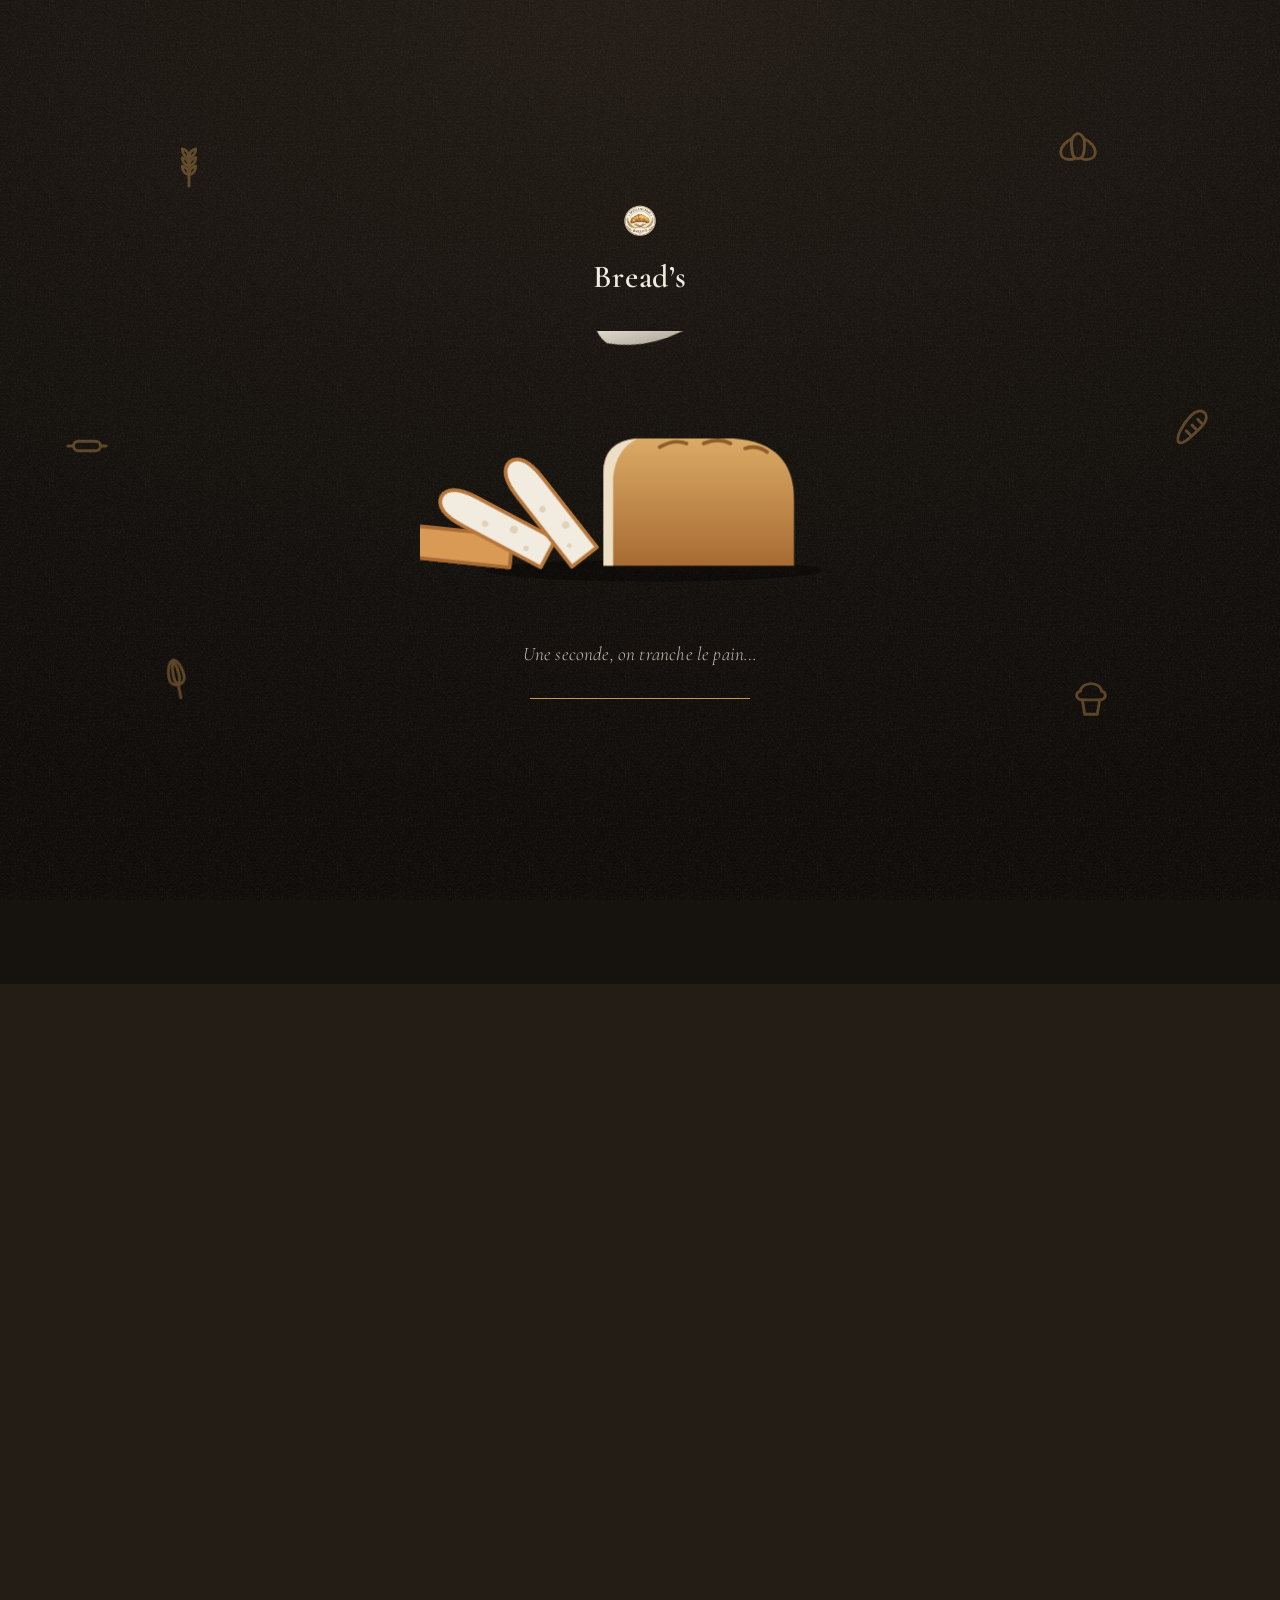
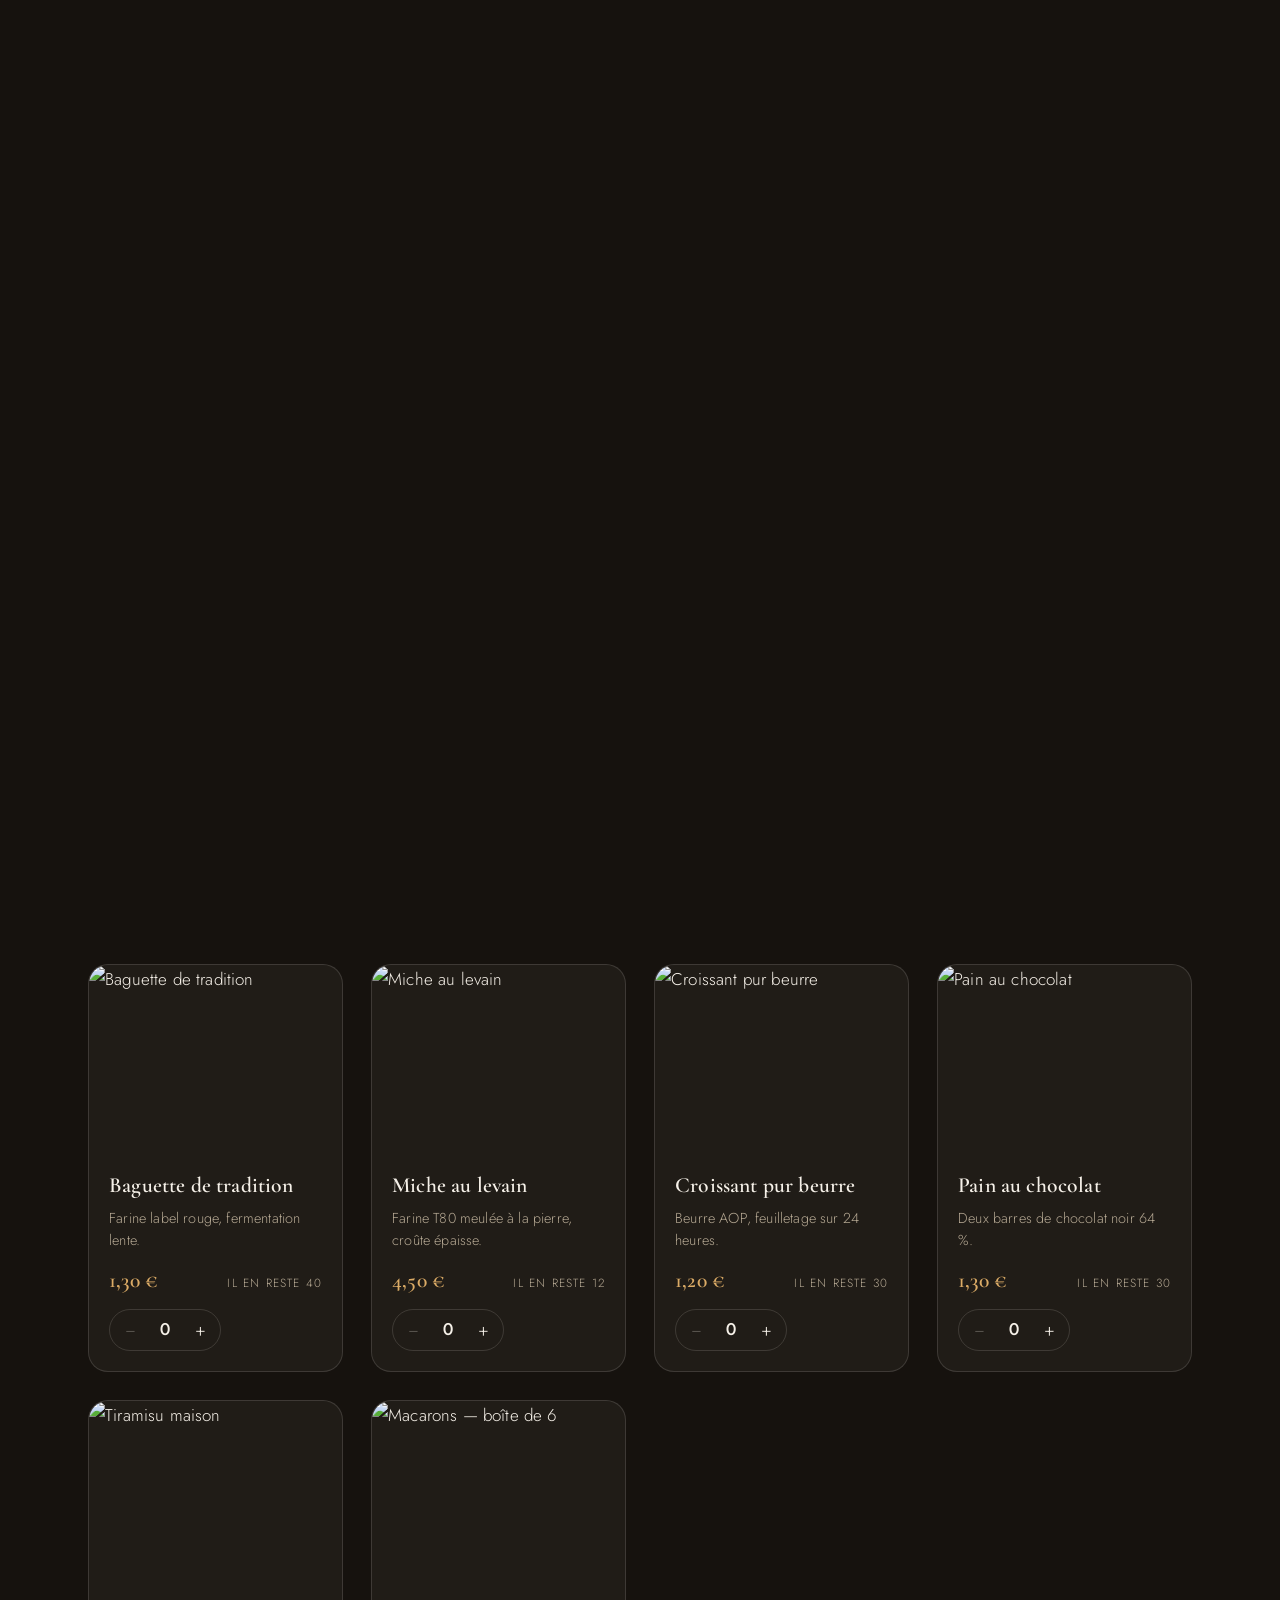
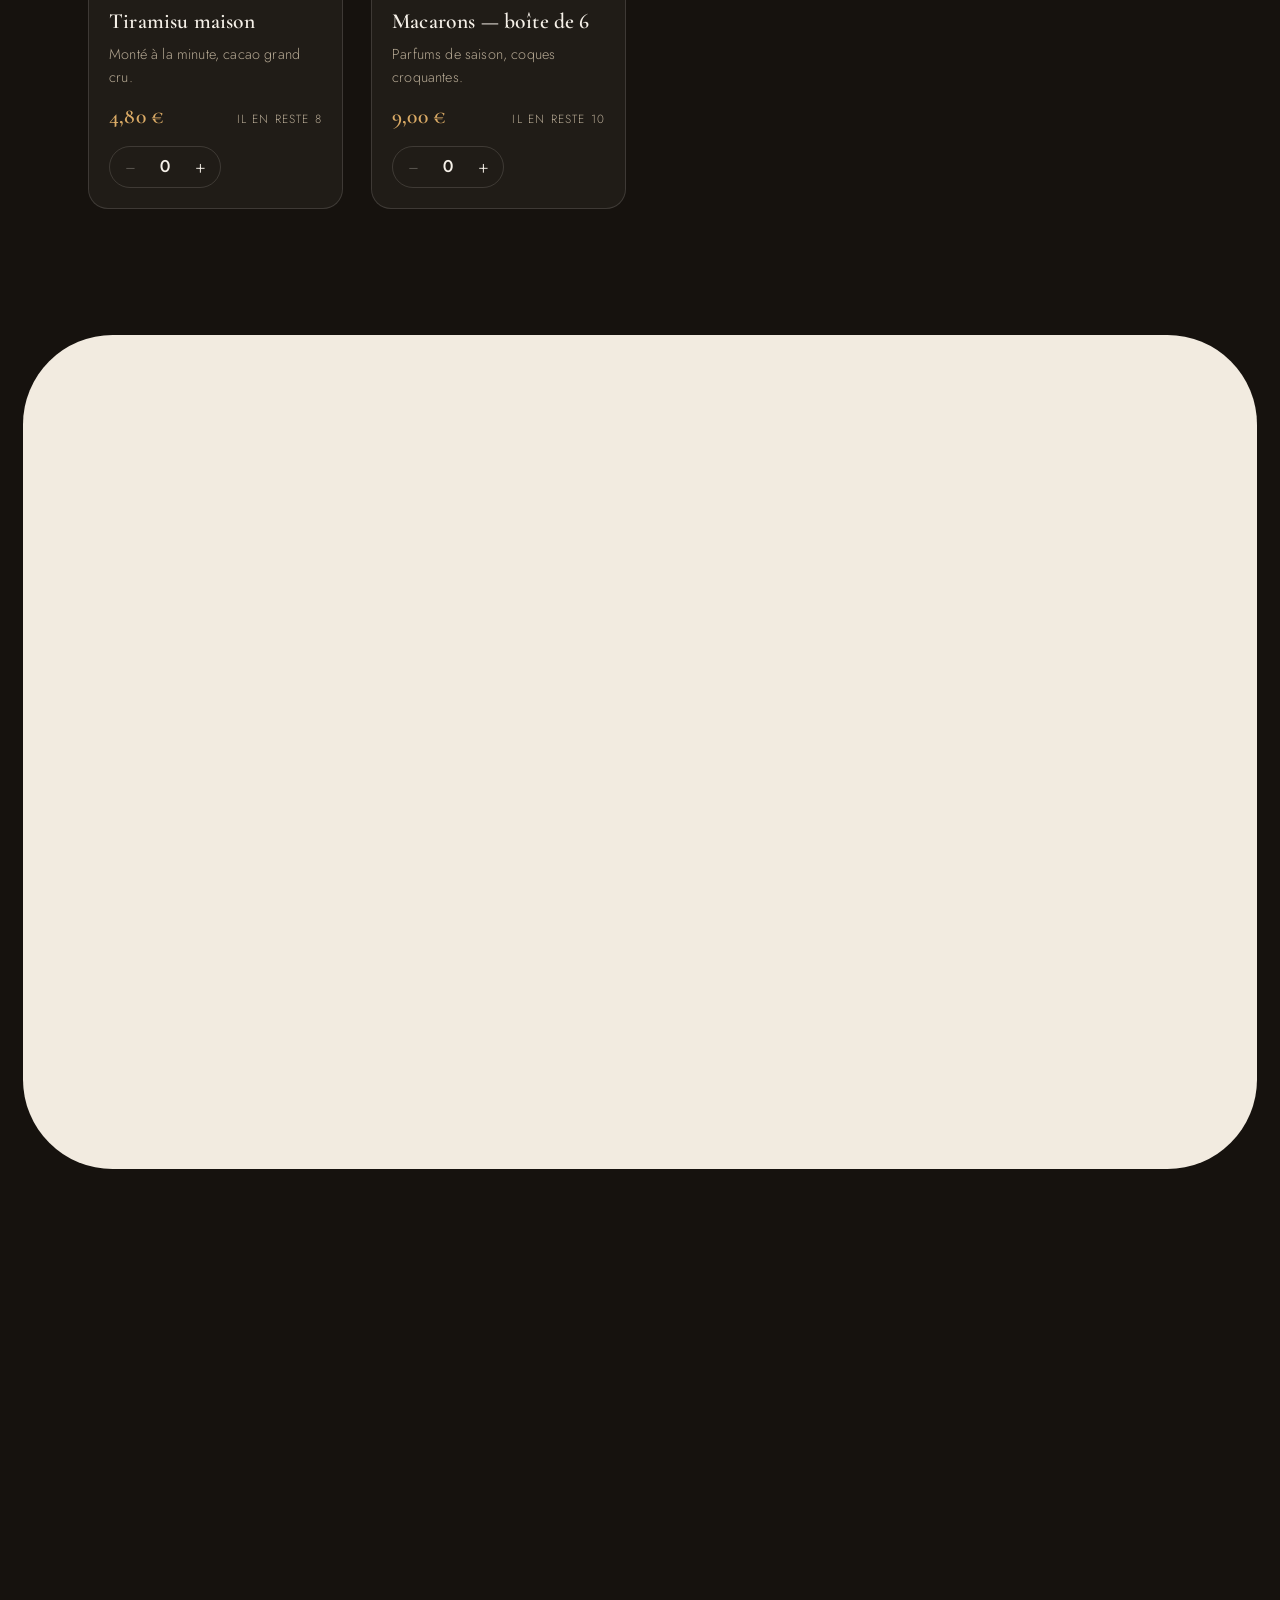
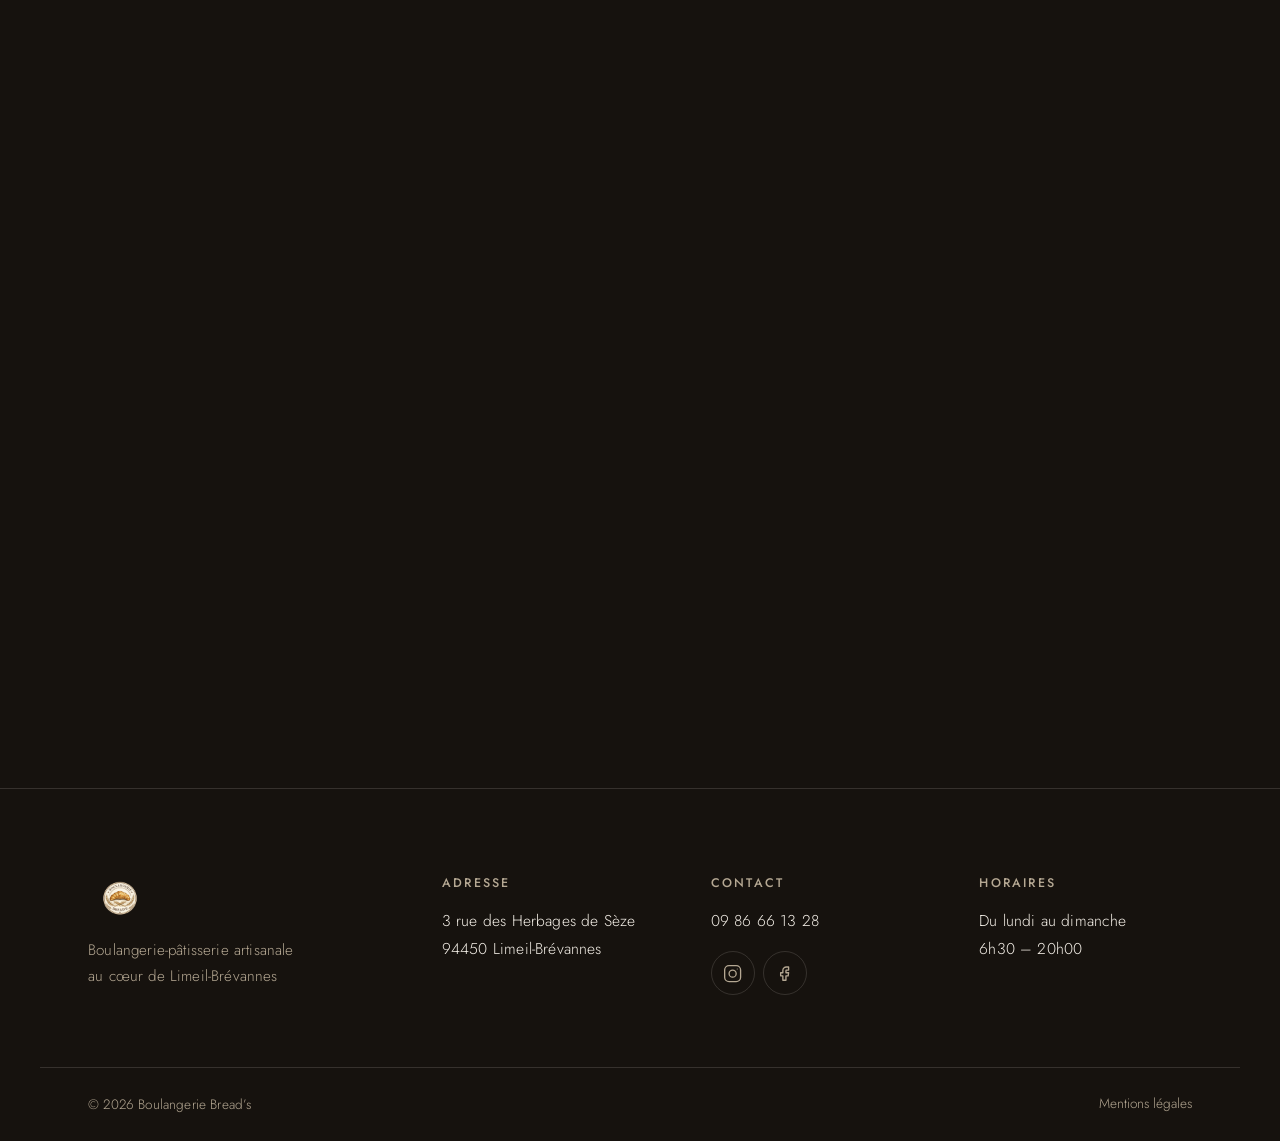
==== commit e916440f: "feat: click & collect, demandes sur-mesure et espace fournil - Section « La sélection du jour » : pr" ====
--- a/index.html
+++ b/index.html
@@ -17,9 +17,151 @@
   <link href="https://fonts.googleapis.com/css2?family=Cormorant+Garamond:ital,wght@0,500;0,600;1,500&family=Jost:wght@300;400;500&display=swap" rel="stylesheet">
   <link rel="stylesheet" href="css/styles.css">
   <link rel="preload" as="image" href="assets/hero.webp" fetchpriority="high">
-  <script>document.documentElement.classList.add('js');</script>
+  <script>
+    document.documentElement.classList.add('js');
+    (function () {
+      /* Intro : version complète à la première visite, écourtée ensuite (et si reduced-motion) */
+      var seen = false;
+      try { seen = sessionStorage.getItem('breads-intro') === '1'; } catch (e) {}
+      if (seen || window.matchMedia('(prefers-reduced-motion: reduce)').matches) {
+        document.documentElement.classList.add('intro-quick');
+      }
+      document.documentElement.classList.add('is-preloading');
+    })();
+  </script>
 </head>
 <body>
+
+  <!-- ============ INTRO : LE PAIN SE FAIT TRANCHER ============ -->
+  <div class="preloader" id="preloader" role="status" aria-label="Chargement de la boulangerie Bread's">
+
+    <!-- Éléments de boulangerie-pâtisserie qui flottent -->
+    <svg class="pl-float pl-float-wheat" viewBox="0 0 24 24" aria-hidden="true">
+      <path d="M12 22V7"/>
+      <path d="M12 7C12 4.8 10.6 3 8.5 2.6 8.5 4.8 9.9 6.6 12 7Z"/>
+      <path d="M12 7c0-2.2 1.4-4 3.5-4.4 0 2.2-1.4 4-3.5 4.4Z"/>
+      <path d="M12 11.5C12 9.3 10.6 7.5 8.5 7.1c0 2.2 1.4 4 3.5 4.4Z"/>
+      <path d="M12 11.5c0-2.2 1.4-4 3.5-4.4 0 2.2-1.4 4-3.5 4.4Z"/>
+      <path d="M12 16C12 13.8 10.6 12 8.5 11.6c0 2.2 1.4 4 3.5 4.4Z"/>
+      <path d="M12 16c0-2.2 1.4-4 3.5-4.4 0 2.2-1.4 4-3.5 4.4Z"/>
+    </svg>
+    <svg class="pl-float pl-float-croissant" viewBox="0 0 24 24" aria-hidden="true">
+      <path d="M9 6.5C5.5 8 3 11 3 13.5 3 16 5 17.5 7.5 17.5c.9 0 1.8-.2 2.5-.5"/>
+      <path d="M15 6.5c3.5 1.5 6 4.5 6 7 0 2.5-2 4-4.5 4-.9 0-1.8-.2-2.5-.5"/>
+      <path d="M9 6.5C9.8 5 10.8 4 12 4s2.2 1 3 2.5c.6 1.7.6 6-.5 9-.7 1-1.5 1.5-2.5 1.5s-1.8-.5-2.5-1.5c-1.1-3-1.1-7.3-.5-9Z"/>
+    </svg>
+    <svg class="pl-float pl-float-whisk" viewBox="0 0 24 24" aria-hidden="true">
+      <path d="M12 15c-2.5 0-4-1.7-4-4.2C8 7.5 9.5 2 12 2s4 5.5 4 8.8c0 2.5-1.5 4.2-4 4.2Z"/>
+      <path d="M12 2c-1 2.5-1.5 6-1.5 8.8 0 1.6.4 2.9 1.5 4.2 1.1-1.3 1.5-2.6 1.5-4.2C13.5 8 13 4.5 12 2Z"/>
+      <path d="M12 15v7"/>
+    </svg>
+    <svg class="pl-float pl-float-cupcake" viewBox="0 0 24 24" aria-hidden="true">
+      <path d="M7.5 13.5h9L15.3 21H8.7L7.5 13.5Z"/>
+      <path d="M7.5 13.5c-1.7 0-3-1-3-2.4 0-1.1.9-2 2-2.1C6.5 6.8 9 5 12 5s5.5 1.8 5.5 4c1.1.1 2 1 2 2.1 0 1.4-1.3 2.4-3 2.4"/>
+    </svg>
+    <svg class="pl-float pl-float-pin" viewBox="0 0 24 24" aria-hidden="true">
+      <rect x="5" y="9.5" width="14" height="5" rx="2.5"/>
+      <path d="M2 12h3M19 12h3"/>
+    </svg>
+    <svg class="pl-float pl-float-baguette" viewBox="0 0 24 24" aria-hidden="true">
+      <path d="M4.6 19.4C2.7 17.5 6.5 10 11 5.5c2.6-2.6 5.4-3 7-1.4s1.2 4.4-1.4 7C12.1 15.6 6.5 21.3 4.6 19.4Z"/>
+      <path d="M8.5 13.5l2 2M11.5 10.5l2 2M14.5 7.5l2 2"/>
+    </svg>
+
+    <div class="preloader-inner">
+      <div class="preloader-brand">
+        <img src="assets/logo.webp" alt="" width="60" height="60">
+        <p class="preloader-name">Bread&rsquo;s</p>
+      </div>
+
+      <!-- La scène : une miche tranchée au couteau -->
+      <svg class="preloader-scene" viewBox="0 0 360 230" aria-hidden="true">
+        <defs>
+          <linearGradient id="pl-crust" x1="0" y1="0" x2="0" y2="1">
+            <stop offset="0" stop-color="#DBAB66"/>
+            <stop offset="1" stop-color="#A86B33"/>
+          </linearGradient>
+          <linearGradient id="pl-blade" x1="0" y1="0" x2="0" y2="1">
+            <stop offset="0" stop-color="#E9E4DA"/>
+            <stop offset="1" stop-color="#B9B2A4"/>
+          </linearGradient>
+        </defs>
+
+        <ellipse class="pl-shadow" cx="192" cy="196" rx="138" ry="9" fill="rgba(0, 0, 0, 0.35)"/>
+
+        <!-- Miche restante -->
+        <g class="pl-loaf">
+          <path d="M150 192 L150 116 Q150 90 178 88 L256 88 Q306 91 306 138 L306 192 Z" fill="url(#pl-crust)"/>
+          <path d="M150 192 V116 Q150 90 178 88 Q160 97 158 120 L158 192 Z" fill="#EDDFC6"/>
+          <path d="M196 95q12-7 22-3M232 92q12-5 22 0M266 96q10-3 18 3" stroke="#8F5D28" stroke-width="3" fill="none" stroke-linecap="round"/>
+        </g>
+
+        <!-- Tranches (tombent l'une après l'autre) -->
+        <g class="pl-slice pl-slice-1">
+          <path d="M72 192 L72 120 Q72 94 85 93 Q98 94 98 120 L98 192 Z" fill="#D89A55" stroke="#A86B33" stroke-width="3" stroke-linejoin="round"/>
+        </g>
+        <g class="pl-slice pl-slice-2">
+          <path d="M98 192 L98 120 Q98 94 111 93 Q124 94 124 120 L124 192 Z" fill="#F2EBE0" stroke="#B8783C" stroke-width="3" stroke-linejoin="round"/>
+          <circle cx="108" cy="135" r="2.6" fill="#E0D2B8"/>
+          <circle cx="115" cy="158" r="3.2" fill="#E0D2B8"/>
+          <circle cx="106" cy="174" r="2.2" fill="#E0D2B8"/>
+        </g>
+        <g class="pl-slice pl-slice-3">
+          <path d="M124 192 L124 120 Q124 94 137 93 Q150 94 150 120 L150 192 Z" fill="#F2EBE0" stroke="#B8783C" stroke-width="3" stroke-linejoin="round"/>
+          <circle cx="134" cy="140" r="2.6" fill="#E0D2B8"/>
+          <circle cx="141" cy="162" r="3" fill="#E0D2B8"/>
+          <circle cx="133" cy="177" r="2" fill="#E0D2B8"/>
+        </g>
+
+        <!-- Vapeur du pain encore chaud -->
+        <g class="pl-steam" fill="none" stroke="rgba(242, 235, 224, 0.55)" stroke-width="3" stroke-linecap="round">
+          <path class="pl-steam-1" d="M203 76 q7 -9 0 -18 q-7 -9 0 -18"/>
+          <path class="pl-steam-2" d="M228 72 q7 -9 0 -18 q-7 -9 0 -18"/>
+          <path class="pl-steam-3" d="M253 76 q7 -9 0 -18 q-7 -9 0 -18"/>
+        </g>
+
+        <!-- Nuages de farine à chaque coup de couteau -->
+        <g class="pl-puff pl-puff-1">
+          <circle cx="92" cy="104" r="5"/>
+          <circle cx="102" cy="97" r="4"/>
+          <circle cx="97" cy="90" r="3"/>
+        </g>
+        <g class="pl-puff pl-puff-2">
+          <circle cx="118" cy="104" r="5"/>
+          <circle cx="128" cy="97" r="4"/>
+          <circle cx="123" cy="90" r="3"/>
+        </g>
+        <g class="pl-puff pl-puff-3">
+          <circle cx="144" cy="104" r="5"/>
+          <circle cx="154" cy="97" r="4"/>
+          <circle cx="149" cy="90" r="3"/>
+        </g>
+
+        <!-- Miettes projetées à chaque coup -->
+        <g class="pl-crumbs pl-crumbs-1">
+          <circle cx="86" cy="118" r="2"/><circle cx="96" cy="110" r="1.6"/><circle cx="91" cy="126" r="1.4"/>
+        </g>
+        <g class="pl-crumbs pl-crumbs-2">
+          <circle cx="112" cy="118" r="2"/><circle cx="122" cy="110" r="1.6"/><circle cx="117" cy="126" r="1.4"/>
+        </g>
+        <g class="pl-crumbs pl-crumbs-3">
+          <circle cx="138" cy="118" r="2"/><circle cx="148" cy="110" r="1.6"/><circle cx="143" cy="126" r="1.4"/>
+        </g>
+
+        <!-- Couteau -->
+        <g class="pl-knife">
+          <path d="M44 150 L138 150 L138 165 Q88 184 50 167 Q44 160 44 150 Z" fill="url(#pl-blade)"/>
+          <rect x="134" y="146" width="6" height="18" rx="2" fill="#9C9484"/>
+          <rect x="140" y="147" width="44" height="16" rx="7" fill="#4E3B29"/>
+          <circle cx="152" cy="155" r="2" fill="#C9B79B"/>
+          <circle cx="168" cy="155" r="2" fill="#C9B79B"/>
+        </g>
+      </svg>
+
+      <p class="preloader-caption">Une seconde, on tranche le pain&hellip;</p>
+      <div class="preloader-progress"><span></span></div>
+    </div>
+  </div>
 
   <a class="skip-link" href="#top">Aller au contenu</a>
 
@@ -37,7 +179,7 @@
           <li><a href="#galerie">Galerie</a></li>
         </ul>
       </nav>
-      <a class="btn btn-solid btn-sm" href="#contact">Commander</a>
+      <a class="btn btn-solid btn-sm" href="#selection">Commander</a>
     </div>
   </header>
 
@@ -51,7 +193,7 @@
           <h1 id="hero-title" data-reveal style="--i:1">Votre boulangerie artisanale au cœur de <em>Limeil-Brévannes</em></h1>
           <p class="lead" data-reveal style="--i:2">Pains au levain naturel, viennoiseries pur beurre et pâtisseries de saison, pétris et cuits sur place chaque jour dès l&rsquo;aube.</p>
           <div class="cta-row" data-reveal style="--i:3">
-            <a class="btn btn-solid" href="#contact">Commander</a>
+            <a class="btn btn-solid" href="#selection">Commander</a>
             <a class="btn btn-outline" href="https://www.google.com/maps/search/?api=1&amp;query=Boulangerie+Bread%27s+Limeil-Br%C3%A9vannes" target="_blank" rel="noopener">Itinéraire</a>
           </div>
         </div>
@@ -166,6 +308,22 @@
             </div>
           </li>
         </ul>
+      </div>
+    </section>
+
+    <!-- ============ 3bis. SÉLECTION DU JOUR ============ -->
+    <section class="selection section" id="selection" aria-labelledby="selection-title">
+      <div class="container">
+        <div class="section-head section-head-split">
+          <div>
+            <p class="badge" data-reveal>Cliquez &amp; retirez</p>
+            <h2 id="selection-title" data-reveal style="--i:1">La sélection du jour</h2>
+          </div>
+          <p class="selection-date" id="selection-date" data-reveal style="--i:2"></p>
+        </div>
+        <p class="selection-intro" data-reveal>Réservez avant de passer&nbsp;: votre commande vous attend au comptoir et vous réglez sur place, au retrait.</p>
+        <ul class="selection-grid" id="selection-grid" aria-live="polite"></ul>
+        <p class="selection-empty" id="selection-empty" hidden>La sélection se prépare au fournil — revenez un peu plus tard, le pain sort du four dès 6h30.</p>
       </div>
     </section>
 
@@ -201,7 +359,7 @@
               <p>Livré et dressé le jour J.</p>
             </li>
           </ol>
-          <a class="btn btn-solid" href="#contact" data-reveal style="--i:6">Faire une demande</a>
+          <a class="btn btn-solid" href="#demande" data-reveal style="--i:6">Faire une demande</a>
         </div>
       </div>
     </section>
@@ -243,6 +401,9 @@
           </button>
           <button class="masonry-item ratio-34" type="button" data-lightbox="https://images.unsplash.com/photo-1568254183919-78a4f43a2877?auto=format&fit=crop&w=1400&q=80" data-caption="Le comptoir, prêt pour le service du soir" data-reveal style="--i:7">
             <img src="https://images.unsplash.com/photo-1568254183919-78a4f43a2877?auto=format&fit=crop&w=700&h=933&q=70" alt="Le comptoir, prêt pour le service du soir" width="700" height="933" loading="lazy" decoding="async">
+          </button>
+          <button class="masonry-item ratio-34" type="button" data-lightbox="https://images.unsplash.com/photo-1569864358642-9d1684040f43?auto=format&fit=crop&w=1400&q=80" data-caption="Macarons maison, parfums de saison" data-reveal style="--i:8">
+            <img src="https://images.unsplash.com/photo-1569864358642-9d1684040f43?auto=format&fit=crop&w=700&h=933&q=70" alt="Macarons maison aux teintes pastel, coques croquantes et cœur fondant" width="700" height="933" loading="lazy" decoding="async">
           </button>
         </div>
       </div>
@@ -429,6 +590,72 @@
             <p>Dégustation à volonté.</p>
           </li>
         </ul>
+      </div>
+    </section>
+
+    <!-- ============ 6bis. DEMANDE SUR-MESURE ============ -->
+    <section class="request section" id="demande" aria-labelledby="request-title">
+      <div class="container request-grid">
+        <div class="request-copy">
+          <p class="badge" data-reveal>Sur-mesure</p>
+          <h2 id="request-title" data-reveal style="--i:1">Racontez-nous votre projet</h2>
+          <p data-reveal style="--i:2">Mariage, anniversaire, baptême ou événement d&rsquo;entreprise&nbsp;: décrivez votre envie et nous vous rappelons sous 24&nbsp;h avec des idées et un devis — offert, sans engagement.</p>
+        </div>
+
+        <div class="request-panel" data-reveal style="--i:2">
+          <form id="custom-form">
+            <div class="field-row">
+              <div class="field">
+                <label for="cf-name">Votre nom&nbsp;*</label>
+                <input id="cf-name" name="name" type="text" required autocomplete="name">
+              </div>
+              <div class="field">
+                <label for="cf-phone">Téléphone&nbsp;*</label>
+                <input id="cf-phone" name="phone" type="tel" required autocomplete="tel" minlength="10">
+              </div>
+            </div>
+            <div class="field">
+              <label for="cf-email">E-mail <span class="field-opt">(facultatif)</span></label>
+              <input id="cf-email" name="email" type="email" autocomplete="email">
+            </div>
+            <div class="field-row">
+              <div class="field">
+                <label for="cf-event">L&rsquo;occasion&nbsp;*</label>
+                <select id="cf-event" name="event" required>
+                  <option value="" disabled selected>Choisir…</option>
+                  <option>Mariage</option>
+                  <option>Anniversaire</option>
+                  <option>Baptême</option>
+                  <option>Entreprise</option>
+                  <option>Autre</option>
+                </select>
+              </div>
+              <div class="field">
+                <label for="cf-date">Pour quand&nbsp;?&nbsp;*</label>
+                <input id="cf-date" name="date" type="date" required>
+              </div>
+            </div>
+            <div class="field">
+              <label for="cf-people">Nombre de personnes <span class="field-opt">(facultatif)</span></label>
+              <input id="cf-people" name="people" type="number" min="1" step="1">
+            </div>
+            <div class="field">
+              <label for="cf-message">Votre envie&nbsp;*</label>
+              <textarea id="cf-message" name="message" rows="4" required placeholder="Pièce montée, gâteau à thème, saveurs préférées, inspiration…"></textarea>
+            </div>
+            <p class="reserve-error" id="custom-error" role="alert" hidden></p>
+            <button class="btn btn-solid reserve-submit" type="submit">Envoyer ma demande</button>
+            <p class="reserve-hint">Demande sans engagement — le devis est offert.</p>
+          </form>
+
+          <div class="request-done" id="custom-step-done" hidden>
+            <h3>Demande envoyée&nbsp;!</h3>
+            <p class="reserve-ref">Référence&nbsp;: <strong id="custom-done-ref"></strong></p>
+            <p id="custom-done-summary"></p>
+            <p class="reserve-hint">Nous vous rappelons très vite pour imaginer votre création ensemble.</p>
+            <button class="btn btn-outline btn-sm" type="button" id="custom-again">Faire une autre demande</button>
+          </div>
+        </div>
       </div>
     </section>
 
@@ -501,6 +728,63 @@
     <button class="btn btn-outline btn-sm" type="button" id="legal-close">Fermer</button>
   </dialog>
 
+  <!-- Barre de panier (apparaît dès qu'un produit est ajouté) -->
+  <div class="cart-bar" id="cart-bar" hidden>
+    <div class="container cart-bar-inner">
+      <p class="cart-summary" id="cart-summary"></p>
+      <button class="btn btn-solid" type="button" id="cart-open">Réserver</button>
+    </div>
+  </div>
+
+  <!-- Réservation click & collect -->
+  <dialog class="reserve" id="reserve" aria-labelledby="reserve-title">
+    <button class="reserve-close" type="button" id="reserve-close" aria-label="Fermer">
+      <svg class="icon" viewBox="0 0 24 24" aria-hidden="true"><path d="M6 6l12 12M18 6 6 18"/></svg>
+    </button>
+
+    <div id="reserve-step-form">
+      <h2 id="reserve-title">Votre réservation</h2>
+      <ul class="reserve-recap" id="reserve-recap"></ul>
+      <p class="reserve-total">Total à régler sur place&nbsp;: <strong id="reserve-total"></strong></p>
+      <form id="reserve-form">
+        <div class="field">
+          <label for="rf-name">Votre nom&nbsp;*</label>
+          <input id="rf-name" name="name" type="text" required autocomplete="name">
+        </div>
+        <div class="field">
+          <label for="rf-phone">Téléphone&nbsp;*</label>
+          <input id="rf-phone" name="phone" type="tel" required autocomplete="tel" minlength="10">
+        </div>
+        <div class="field">
+          <label for="rf-email">E-mail <span class="field-opt">(facultatif)</span></label>
+          <input id="rf-email" name="email" type="email" autocomplete="email">
+        </div>
+        <div class="field">
+          <label for="rf-pickup">Heure de retrait&nbsp;*</label>
+          <select id="rf-pickup" name="pickup" required></select>
+        </div>
+        <div class="field">
+          <label for="rf-note">Un mot pour le fournil <span class="field-opt">(facultatif)</span></label>
+          <textarea id="rf-note" name="note" rows="2"></textarea>
+        </div>
+        <p class="reserve-error" id="reserve-error" role="alert" hidden></p>
+        <button class="btn btn-solid reserve-submit" type="submit">Confirmer la réservation</button>
+        <p class="reserve-hint">Sans paiement en ligne — vous réglez au comptoir lors du retrait.</p>
+      </form>
+    </div>
+
+    <div id="reserve-step-done" hidden>
+      <h2>C&rsquo;est noté&nbsp;!</h2>
+      <p class="reserve-ref">Référence&nbsp;: <strong id="done-ref"></strong></p>
+      <p id="done-summary"></p>
+      <p class="reserve-hint">Donnez votre nom ou cette référence au comptoir. À tout à l&rsquo;heure&nbsp;!</p>
+      <button class="btn btn-solid" type="button" id="reserve-done-close">Fermer</button>
+    </div>
+  </dialog>
+
+  <script src="js/store.js" defer></script>
+  <script src="js/selection.js" defer></script>
+  <script src="js/custom.js" defer></script>
   <script src="js/main.js" defer></script>
 </body>
 </html>
--- a/css/styles.css
+++ b/css/styles.css
@@ -36,6 +36,9 @@
 /* ---------- Reset & base ---------- */
 *, *::before, *::after { box-sizing: border-box; }
 
+/* l'attribut hidden doit gagner sur tout display posé en CSS */
+[hidden] { display: none !important; }
+
 html {
   scroll-behavior: smooth;
 }
@@ -920,6 +923,304 @@
 .legal p { color: var(--muted); font-size: 0.95rem; margin-bottom: 14px; }
 .legal button { margin-top: 12px; }
 
+/* ---------- 3bis. Sélection du jour (click & collect) ---------- */
+.selection-date {
+  font-family: var(--font-display);
+  font-style: italic;
+  font-size: 1.2rem;
+  color: var(--accent-strong);
+}
+
+.selection-intro {
+  color: var(--muted);
+  max-width: 52ch;
+  margin-bottom: clamp(32px, 5vw, 48px);
+}
+
+.selection-grid {
+  list-style: none;
+  margin: 0;
+  padding: 0;
+  display: grid;
+  grid-template-columns: repeat(auto-fill, minmax(250px, 1fr));
+  gap: clamp(16px, 2.5vw, 28px);
+}
+
+.selection-empty {
+  color: var(--muted);
+  font-family: var(--font-display);
+  font-style: italic;
+  font-size: 1.3rem;
+  text-align: center;
+  max-width: none;
+  padding: clamp(32px, 6vw, 64px) 0;
+}
+
+.sel-card {
+  display: flex;
+  flex-direction: column;
+  background: rgba(242, 235, 224, 0.045);
+  border: 1px solid var(--hairline);
+  border-radius: var(--radius-md);
+  overflow: hidden;
+}
+.sel-card img {
+  width: 100%;
+  aspect-ratio: 4 / 3;
+  object-fit: cover;
+}
+.sel-card.is-out img {
+  filter: grayscale(0.8);
+  opacity: 0.45;
+}
+
+.sel-body {
+  display: flex;
+  flex-direction: column;
+  gap: 10px;
+  padding: 18px 20px 20px;
+  flex: 1;
+}
+.sel-body h3 { font-size: 1.35rem; }
+.sel-desc {
+  font-size: 0.9rem;
+  line-height: 1.55;
+  color: var(--muted);
+}
+
+.sel-meta {
+  display: flex;
+  justify-content: space-between;
+  align-items: baseline;
+  gap: 12px;
+  margin-top: auto;
+}
+.sel-price {
+  font-family: var(--font-display);
+  font-size: 1.35rem;
+  font-weight: 600;
+  color: var(--accent-strong);
+}
+.sel-stock {
+  font-size: 0.74rem;
+  letter-spacing: 0.1em;
+  text-transform: uppercase;
+  color: var(--muted);
+}
+.sel-stock.is-low { color: var(--accent-strong); }
+.sel-stock.is-out { color: #C98C7E; }
+
+.sel-actions {
+  display: flex;
+  align-items: center;
+  justify-content: space-between;
+  gap: 12px;
+}
+.sel-out-label {
+  font-size: 0.82rem;
+  letter-spacing: 0.12em;
+  text-transform: uppercase;
+  color: var(--muted);
+}
+
+.qty {
+  display: inline-flex;
+  align-items: center;
+  border: 1px solid var(--hairline);
+  border-radius: 999px;
+}
+.qty button {
+  width: 40px;
+  height: 40px;
+  display: grid;
+  place-items: center;
+  font-size: 1.15rem;
+  line-height: 1;
+  border-radius: 999px;
+  transition: background-color 0.3s var(--ease);
+}
+.qty button:hover:not(:disabled) { background: rgba(242, 235, 224, 0.08); }
+.qty button:disabled { opacity: 0.3; cursor: default; }
+.qty-num {
+  min-width: 30px;
+  text-align: center;
+  font-weight: 500;
+  font-variant-numeric: tabular-nums;
+}
+.sel-line {
+  font-size: 0.92rem;
+  color: var(--muted);
+  font-variant-numeric: tabular-nums;
+}
+
+/* Barre de panier */
+.cart-bar {
+  position: fixed;
+  inset-inline: 0;
+  bottom: 0;
+  z-index: 30;
+  background: rgba(22, 18, 14, 0.94);
+  border-top: 1px solid var(--hairline);
+  backdrop-filter: blur(12px);
+  -webkit-backdrop-filter: blur(12px);
+}
+.cart-bar-inner {
+  display: flex;
+  align-items: center;
+  justify-content: space-between;
+  gap: 16px;
+  padding-block: 14px;
+}
+.cart-summary { font-size: 0.98rem; }
+.cart-summary strong { color: var(--accent-strong); font-weight: 500; }
+body.has-cart-bar { padding-bottom: 84px; }
+
+/* Dialog de réservation */
+.reserve {
+  background: var(--bg-2);
+  color: var(--ink);
+  border: 1px solid var(--hairline);
+  border-radius: var(--radius-md);
+  padding: clamp(28px, 5vw, 44px);
+  width: min(560px, 92vw);
+  max-height: 90vh;
+  overflow-y: auto;
+}
+.reserve::backdrop { background: rgba(13, 10, 7, 0.85); }
+.reserve h2 { font-size: 1.9rem; margin-bottom: 18px; }
+
+.reserve-close {
+  position: absolute;
+  top: 18px;
+  right: 18px;
+  width: 40px;
+  height: 40px;
+  display: grid;
+  place-items: center;
+  border-radius: 50%;
+  border: 1px solid var(--hairline);
+  transition: background-color 0.3s var(--ease);
+}
+.reserve-close:hover { background: rgba(242, 235, 224, 0.08); }
+
+.reserve-recap {
+  list-style: none;
+  margin: 0 0 12px;
+  padding: 0 0 12px;
+  border-bottom: 1px solid var(--hairline);
+  display: grid;
+  gap: 6px;
+}
+.reserve-recap li {
+  display: flex;
+  justify-content: space-between;
+  gap: 12px;
+  font-size: 0.95rem;
+  color: var(--muted);
+  font-variant-numeric: tabular-nums;
+}
+.reserve-total { font-size: 0.98rem; margin-bottom: 24px; }
+.reserve-total strong { color: var(--accent-strong); font-size: 1.15rem; }
+
+.field {
+  display: flex;
+  flex-direction: column;
+  gap: 6px;
+  margin-bottom: 16px;
+}
+.field label {
+  font-size: 0.78rem;
+  letter-spacing: 0.12em;
+  text-transform: uppercase;
+  color: var(--muted);
+}
+.field-opt { text-transform: none; letter-spacing: 0.02em; opacity: 0.75; }
+.field input,
+.field select,
+.field textarea {
+  font: inherit;
+  color: var(--ink);
+  background: rgba(242, 235, 224, 0.06);
+  border: 1px solid var(--hairline);
+  border-radius: 12px;
+  padding: 11px 14px;
+}
+.field select { background-color: var(--bg-2); }
+.field textarea { resize: vertical; }
+.field input::placeholder,
+.field textarea::placeholder { color: rgba(181, 168, 147, 0.6); }
+
+.reserve-intro {
+  font-size: 0.95rem;
+  color: var(--muted);
+  margin-bottom: 22px;
+  max-width: none;
+}
+
+.field-row {
+  display: grid;
+  grid-template-columns: 1fr 1fr;
+  gap: 14px;
+}
+@media (max-width: 640px) {
+  .field-row { grid-template-columns: 1fr; }
+}
+
+.reserve-error {
+  color: #E29A88;
+  font-size: 0.92rem;
+  margin-bottom: 14px;
+}
+.reserve-submit { width: 100%; }
+.reserve-hint {
+  margin-top: 14px;
+  font-size: 0.85rem;
+  color: var(--muted);
+  text-align: center;
+  max-width: none;
+}
+#reserve-step-done { text-align: center; }
+#reserve-step-done h2 { margin-top: 8px; }
+#reserve-step-done p { max-width: none; margin-bottom: 12px; }
+.reserve-ref strong { color: var(--accent-strong); letter-spacing: 0.08em; }
+#reserve-step-done .btn { margin-top: 10px; }
+
+/* ---------- 6bis. Demande sur-mesure (formulaire en page) ---------- */
+.request-grid {
+  display: grid;
+  gap: clamp(36px, 5vw, 72px);
+  align-items: start;
+}
+@media (min-width: 960px) {
+  .request-grid { grid-template-columns: 0.85fr 1.15fr; }
+  .request-copy { position: sticky; top: 120px; }
+}
+
+.request-copy .badge { margin-bottom: 22px; }
+.request-copy h2 {
+  font-size: clamp(2.1rem, 4.5vw, 3.25rem);
+  margin-bottom: 20px;
+}
+.request-copy p { color: rgba(245, 240, 232, 0.88); }
+
+.request-panel {
+  background: var(--bg-2);
+  border: 1px solid var(--hairline);
+  border-radius: var(--radius-lg);
+  padding: clamp(24px, 4vw, 44px);
+}
+
+.request-done {
+  text-align: center;
+  padding-block: clamp(16px, 3vw, 32px);
+}
+.request-done h3 {
+  font-size: 1.9rem;
+  margin-bottom: 14px;
+}
+.request-done p { max-width: none; margin-bottom: 12px; }
+.request-done .btn { margin-top: 12px; }
+
 /* ---------- Apparitions au scroll ---------- */
 .js [data-reveal] {
   opacity: 0;
@@ -930,6 +1231,240 @@
 .js [data-reveal].is-in {
   opacity: 1;
   transform: none;
+}
+
+/* ---------- Intro : le pain se fait trancher ---------- */
+.preloader { display: none; }
+
+html.is-preloading { overflow: hidden; }
+
+.js .preloader {
+  position: fixed;
+  inset: 0;
+  z-index: 80;
+  display: flex;
+  align-items: center;
+  justify-content: center;
+  background: radial-gradient(120% 90% at 50% 0%, var(--bg-2) 0%, var(--bg) 58%, #100C09 100%);
+  overflow: hidden;
+  transition: transform 0.9s cubic-bezier(0.76, 0, 0.24, 1), visibility 0s linear 0.9s;
+}
+.preloader::after {
+  content: "";
+  position: absolute;
+  inset: 0;
+  background: url("../assets/grain.png") repeat;
+  opacity: 0.5;
+  pointer-events: none;
+}
+.preloader.is-leaving {
+  transform: translateY(-101%);
+  visibility: hidden;
+}
+
+.preloader-inner {
+  position: relative;
+  z-index: 1;
+  display: flex;
+  flex-direction: column;
+  align-items: center;
+  gap: clamp(14px, 3vh, 26px);
+  padding: 0 var(--gutter);
+}
+
+.preloader-brand {
+  display: flex;
+  flex-direction: column;
+  align-items: center;
+  gap: 8px;
+  animation: pl-fade-up 0.8s var(--ease) both;
+}
+.preloader-name {
+  font-family: var(--font-display);
+  font-weight: 600;
+  font-size: 2rem;
+  letter-spacing: 0.02em;
+  color: var(--cream);
+}
+
+.preloader-scene {
+  display: block;
+  width: min(440px, 82vw);
+  height: auto;
+  animation: pl-fade-up 0.8s var(--ease) 0.15s both;
+}
+
+.preloader-caption {
+  font-family: var(--font-display);
+  font-style: italic;
+  font-size: 1.2rem;
+  color: rgba(242, 235, 224, 0.78);
+  animation: pl-fade-up 0.8s var(--ease) 0.3s both;
+}
+
+.preloader-progress {
+  width: min(220px, 50vw);
+  height: 1px;
+  background: var(--hairline);
+  overflow: hidden;
+  animation: pl-fade-up 0.8s var(--ease) 0.3s both;
+}
+.preloader-progress span {
+  display: block;
+  height: 100%;
+  background: var(--accent);
+  transform-origin: left;
+  transform: scaleX(0);
+  animation: pl-load 4.4s linear 0.2s forwards;
+}
+
+/* Couteau : trois coups, en se décalant vers la droite */
+.pl-knife {
+  animation: pl-knife 3.2s cubic-bezier(0.6, 0, 0.3, 1) 0.5s both;
+}
+
+/* La miche se tasse légèrement à chaque impact */
+.pl-loaf {
+  transform-box: fill-box;
+  transform-origin: 50% 100%;
+  animation: pl-loaf-bump 3.2s linear 0.5s both;
+}
+
+/* Tranches : chacune bascule juste après son coup de couteau */
+.pl-slice {
+  transform-box: fill-box;
+  transform-origin: 6% 100%;
+  animation: pl-fall 0.85s cubic-bezier(0.34, 1.4, 0.5, 1) both;
+}
+.pl-slice-1 { --fall: -84deg; animation-delay: 0.79s; }
+.pl-slice-2 { --fall: -62deg; animation-delay: 1.84s; }
+.pl-slice-3 { --fall: -38deg; animation-delay: 2.9s; }
+
+/* Farine soulevée par chaque coup */
+.pl-puff {
+  fill: rgba(242, 235, 224, 0.85);
+  opacity: 0;
+  transform-box: fill-box;
+  transform-origin: center;
+  animation: pl-puff 0.65s ease-out both;
+}
+.pl-puff-1 { animation-delay: 0.79s; }
+.pl-puff-2 { animation-delay: 1.84s; }
+.pl-puff-3 { animation-delay: 2.9s; }
+
+/* Miettes projetées au sol à chaque coup */
+.pl-crumbs {
+  fill: #D89A55;
+  opacity: 0;
+  transform-box: fill-box;
+  transform-origin: center;
+  animation: pl-crumbs 0.8s ease-out both;
+}
+.pl-crumbs-1 { animation-delay: 0.79s; }
+.pl-crumbs-2 { animation-delay: 1.84s; }
+.pl-crumbs-3 { animation-delay: 2.9s; }
+
+/* Vapeur du pain chaud, en boucle */
+.pl-steam path {
+  opacity: 0;
+  transform-box: fill-box;
+  transform-origin: bottom center;
+  animation: pl-steam 2.8s ease-in-out var(--sd, 1s) infinite;
+}
+.pl-steam-1 { --sd: 1s; }
+.pl-steam-2 { --sd: 1.8s; }
+.pl-steam-3 { --sd: 2.5s; }
+
+/* Éléments boulangerie-pâtisserie qui flottent autour */
+.pl-float {
+  position: absolute;
+  z-index: 1;
+  width: clamp(30px, 4.5vw, 46px);
+  height: auto;
+  color: var(--accent);
+  fill: none;
+  stroke: currentColor;
+  stroke-width: 1.5;
+  stroke-linecap: round;
+  stroke-linejoin: round;
+  opacity: 0;
+  animation:
+    pl-float-in 1s ease var(--fd, 0.4s) forwards,
+    pl-bob var(--bd, 5s) ease-in-out 1s infinite alternate;
+}
+.pl-float-wheat     { top: 16%; left: 13%;  --fd: 0.35s; --bd: 4.6s; }
+.pl-float-croissant { top: 14%; right: 14%; --fd: 0.5s;  --bd: 5.4s; }
+.pl-float-whisk     { bottom: 22%; left: 12%;  --fd: 0.65s; --bd: 5s;   transform: rotate(-12deg); }
+.pl-float-cupcake   { bottom: 20%; right: 13%; --fd: 0.45s; --bd: 4.4s; }
+.pl-float-pin       { top: 47%; left: 5%;   --fd: 0.75s; --bd: 5.8s; }
+.pl-float-baguette  { top: 45%; right: 5%;  --fd: 0.6s;  --bd: 4.8s; }
+
+@media (max-width: 640px) {
+  .pl-float-pin, .pl-float-baguette { display: none; }
+}
+
+/* Visite déjà faite (ou reduced-motion) : scène figée déjà tranchée, sortie rapide */
+html.intro-quick .pl-knife,
+html.intro-quick .pl-puff,
+html.intro-quick .pl-crumbs { display: none; }
+html.intro-quick .pl-loaf { animation: none; }
+html.intro-quick .pl-steam path { animation: none; opacity: 0; }
+html.intro-quick .pl-slice { animation: none; transform: rotate(var(--fall)); }
+html.intro-quick .preloader-brand,
+html.intro-quick .preloader-scene,
+html.intro-quick .preloader-caption,
+html.intro-quick .preloader-progress { animation: none; opacity: 1; }
+html.intro-quick .preloader-progress span { animation: none; transform: scaleX(1); }
+html.intro-quick .pl-float { animation: none; opacity: 0.4; }
+
+@keyframes pl-fade-up {
+  from { opacity: 0; transform: translateY(18px); }
+  to   { opacity: 1; transform: none; }
+}
+@keyframes pl-load {
+  to { transform: scaleX(1); }
+}
+@keyframes pl-knife {
+  0%   { transform: translate(14px, -120px) rotate(-10deg); }
+  9%   { transform: translate(0, 0) rotate(0deg); }
+  20%  { transform: translate(0, 0) rotate(0deg); }
+  32%  { transform: translate(26px, -110px) rotate(-9deg); }
+  42%  { transform: translate(26px, 0) rotate(0deg); }
+  53%  { transform: translate(26px, 0) rotate(0deg); }
+  65%  { transform: translate(52px, -110px) rotate(-9deg); }
+  75%  { transform: translate(52px, 0) rotate(0deg); }
+  86%  { transform: translate(52px, 0) rotate(0deg); }
+  100% { transform: translate(64px, -140px) rotate(-14deg); }
+}
+@keyframes pl-fall {
+  from { transform: rotate(0deg); }
+  to   { transform: rotate(var(--fall)); }
+}
+@keyframes pl-puff {
+  0%   { opacity: 0; transform: scale(0.3) translateY(4px); }
+  30%  { opacity: 0.9; }
+  100% { opacity: 0; transform: scale(1.5) translateY(-14px); }
+}
+@keyframes pl-crumbs {
+  0%   { opacity: 0; transform: translate(0, 0) scale(0.6); }
+  25%  { opacity: 1; }
+  100% { opacity: 0; transform: translate(-14px, 30px) scale(1); }
+}
+@keyframes pl-steam {
+  0%   { opacity: 0; transform: translateY(8px) scaleY(0.7); }
+  35%  { opacity: 0.55; }
+  100% { opacity: 0; transform: translateY(-14px) scaleY(1.05); }
+}
+@keyframes pl-loaf-bump {
+  0%, 7%, 12%, 40%, 45%, 73%, 78%, 100% { transform: scale(1, 1); }
+  9%, 42%, 75% { transform: scale(1.015, 0.97); }
+}
+@keyframes pl-float-in {
+  to { opacity: 0.4; }
+}
+@keyframes pl-bob {
+  from { translate: 0 -7px; rotate: -3deg; }
+  to   { translate: 0 7px; rotate: 3deg; }
 }
 
 /* ---------- Reduced motion ---------- */
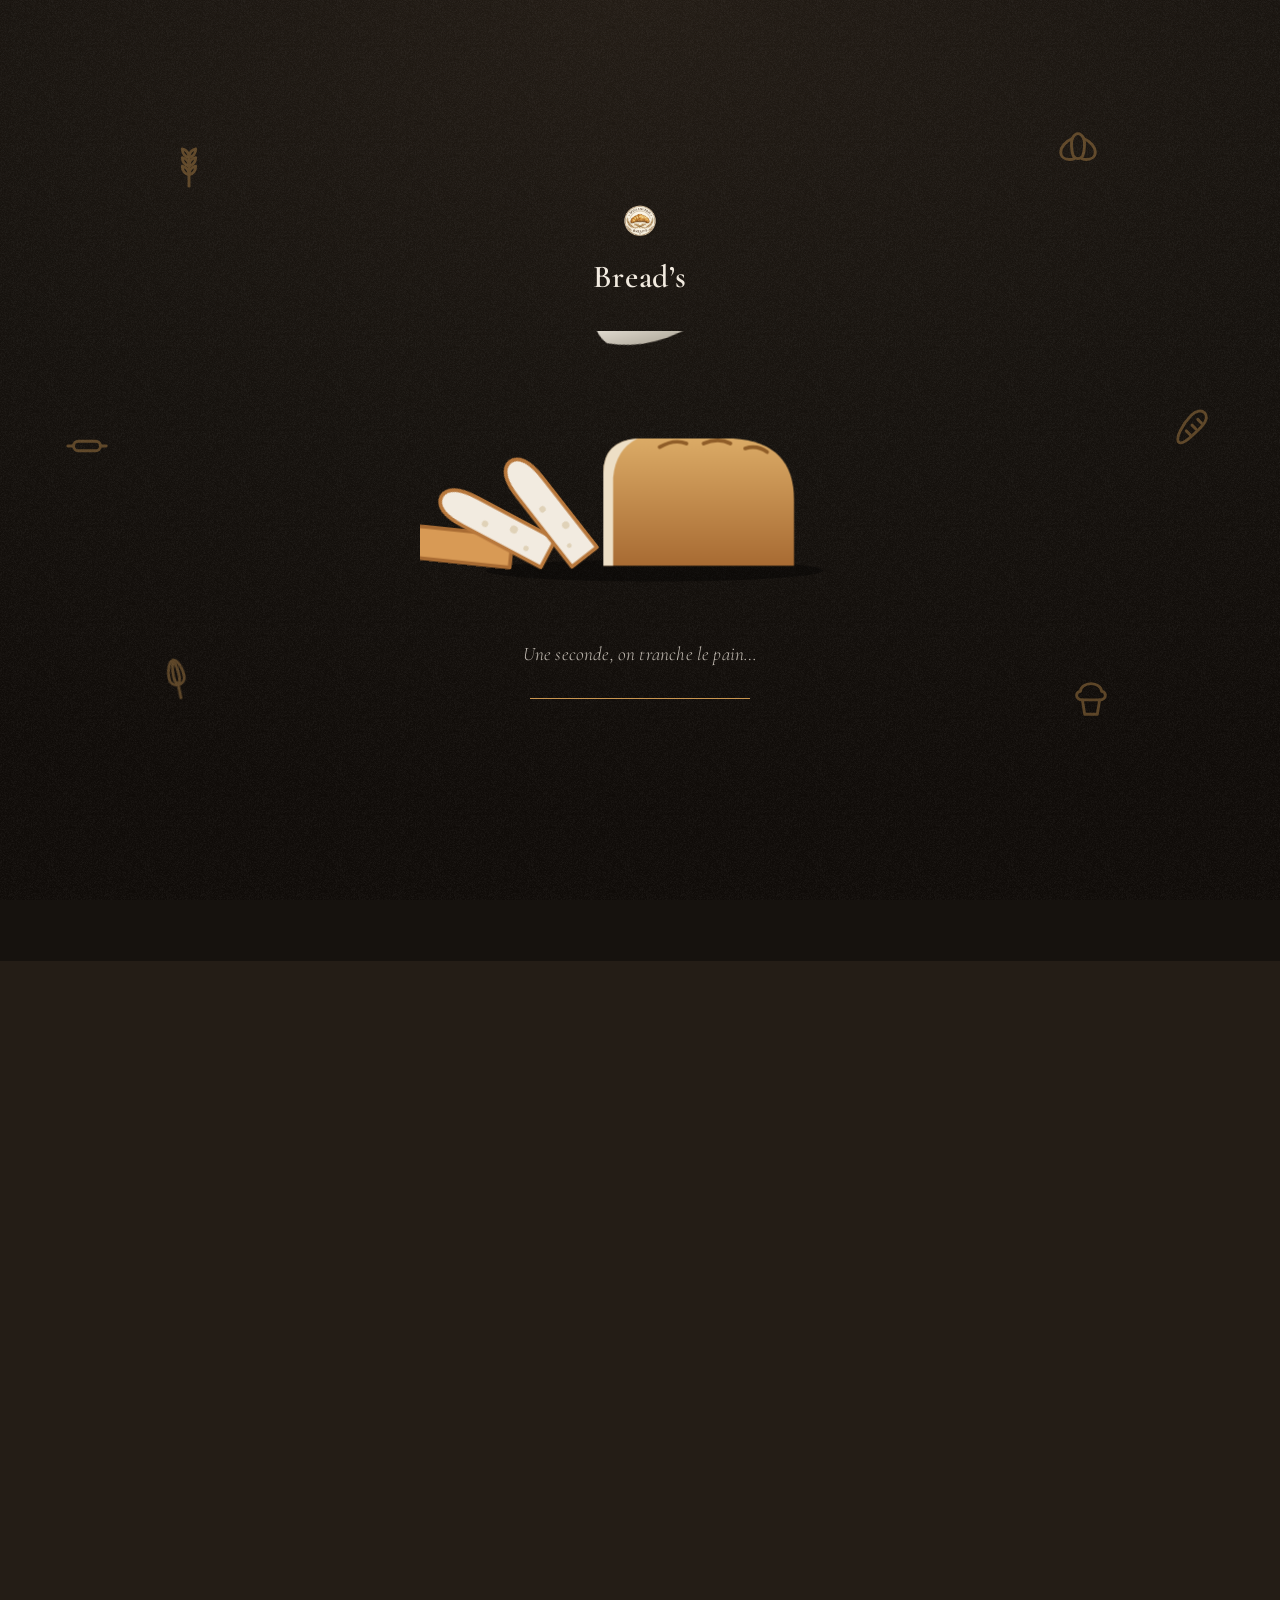
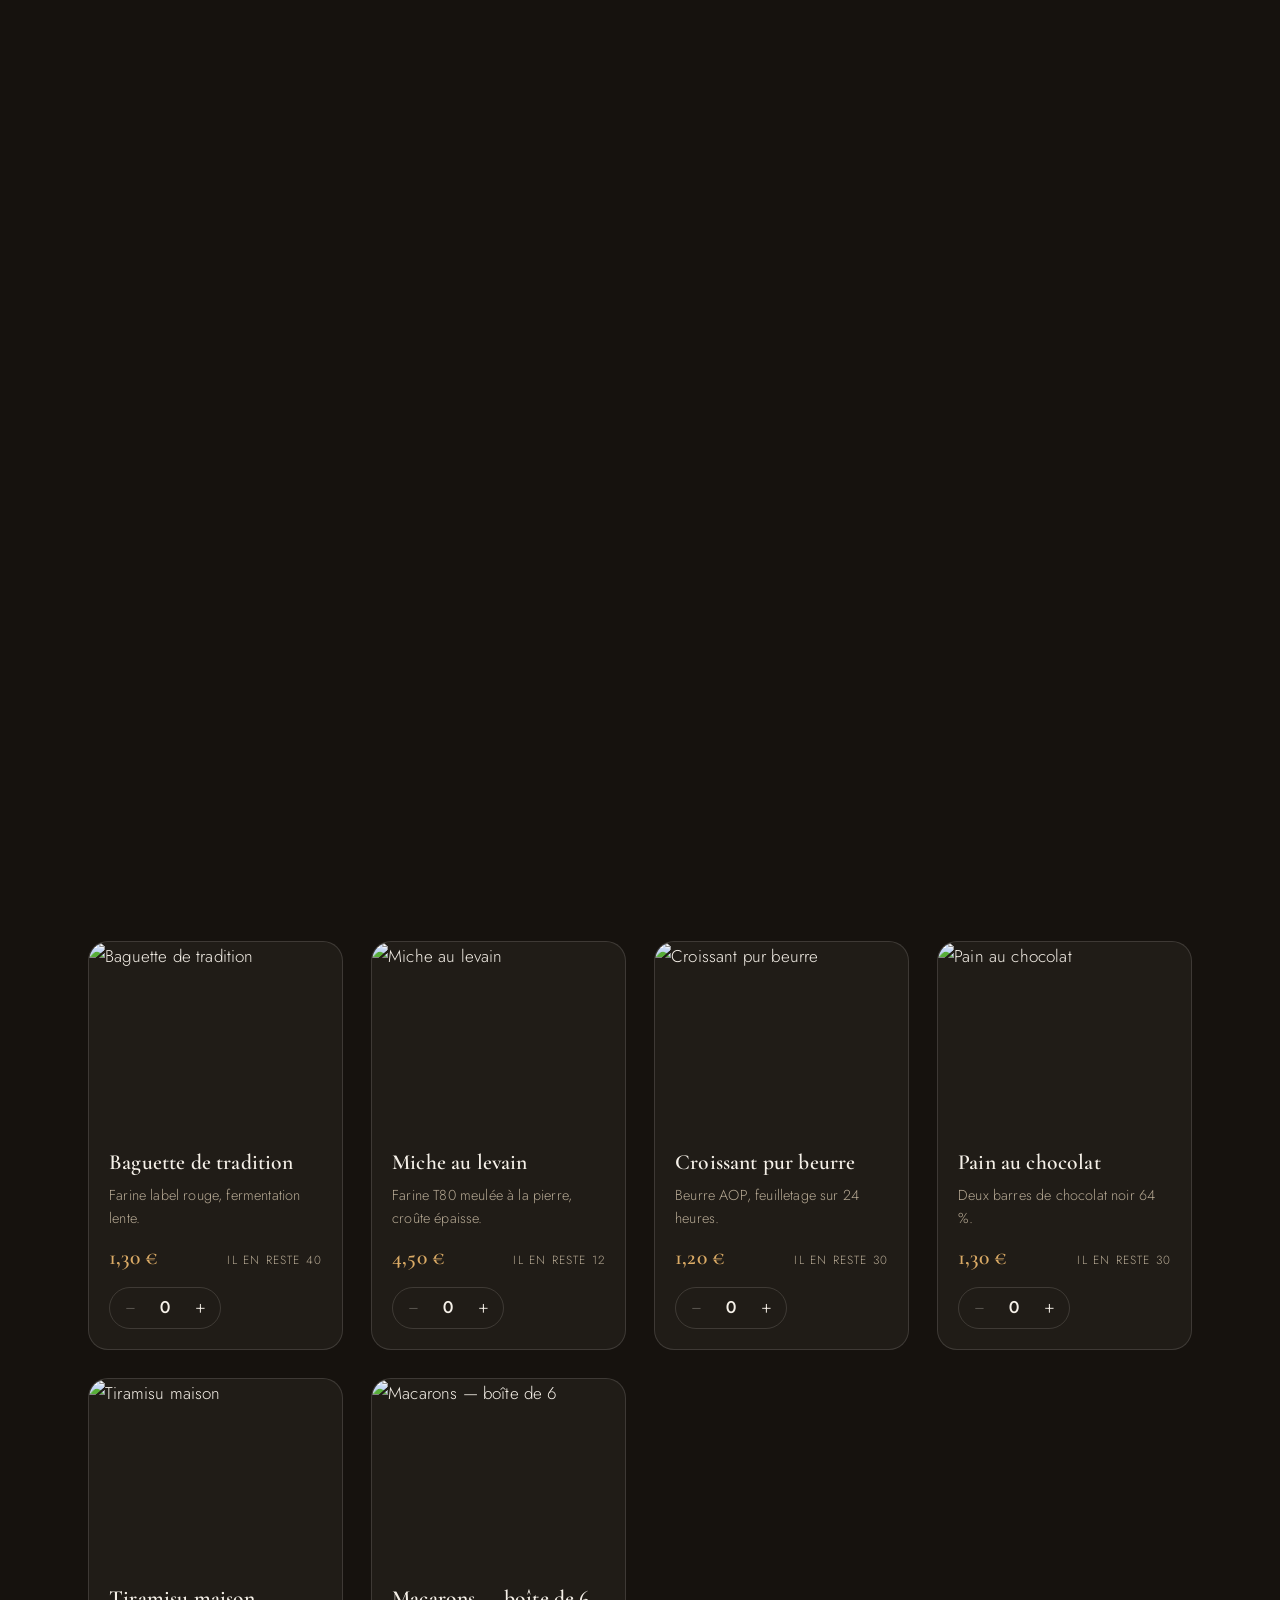
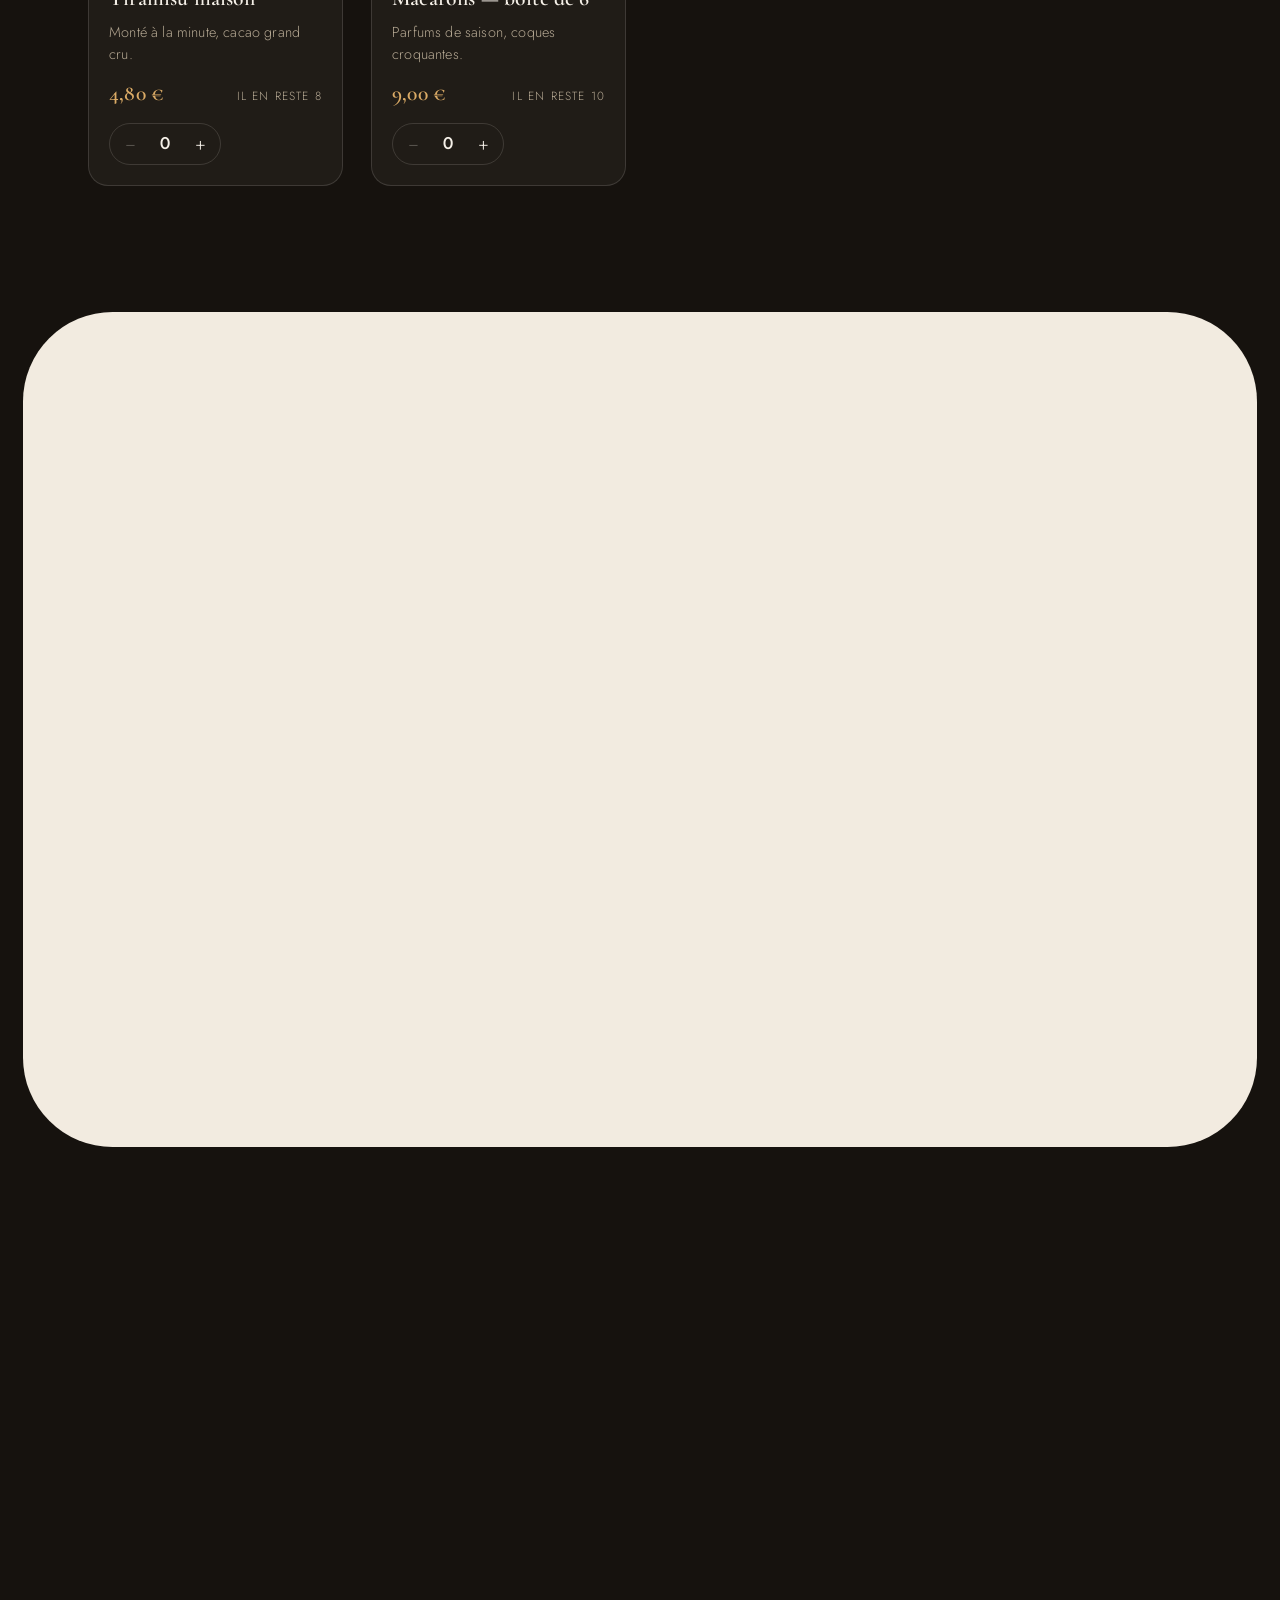
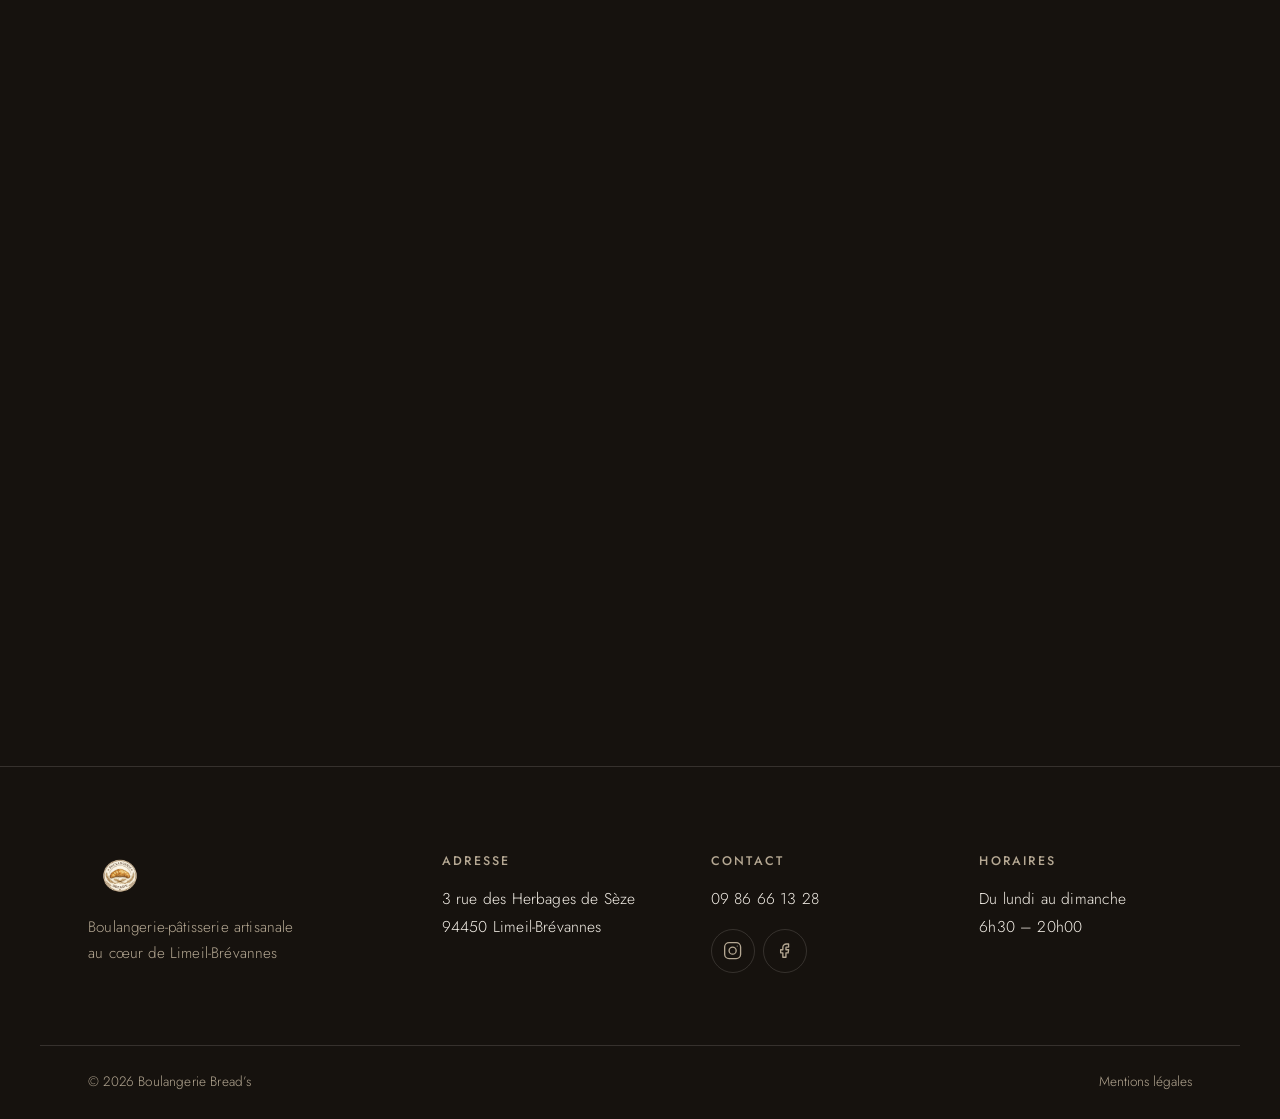
==== commit 1516a674: "fix: disposition mobile de la ligne de preuve sociale du héro - « 200+ » groupé dans un seul élément" ====
--- a/index.html
+++ b/index.html
@@ -225,7 +225,7 @@
           </div>
           <div class="proof-sep" aria-hidden="true"></div>
           <div class="proof-item">
-            <p><span class="counter" data-count="200">0</span>+<span class="proof-sub">créations par mois</span></p>
+            <p><span class="proof-num"><span class="counter" data-count="200">0</span>+</span><span class="proof-sub">créations par mois</span></p>
           </div>
         </div>
       </div>
--- a/css/styles.css
+++ b/css/styles.css
@@ -374,10 +374,11 @@
   color: var(--muted);
   margin-top: 2px;
 }
-.counter {
+.proof-num {
   font-family: var(--font-display);
   font-weight: 600;
   font-size: 1.6rem;
+  line-height: 1.1;
   color: var(--accent-strong);
   font-variant-numeric: tabular-nums;
 }
@@ -388,9 +389,30 @@
   height: 44px;
   background: var(--hairline);
 }
+
+/* Mobile : trois lignes compactes séparées par un filet,
+   intitulé et détail sur la même ligne */
 @media (max-width: 700px) {
   .proof-sep { display: none; }
-  .proof-line { flex-direction: column; align-items: flex-start; }
+  .proof-line {
+    flex-direction: column;
+    align-items: stretch;
+    gap: 0;
+    padding-top: 6px;
+  }
+  .proof-item {
+    padding-block: 14px;
+    border-bottom: 1px solid var(--hairline);
+  }
+  .proof-item:last-child { border-bottom: 0; }
+  .proof-item p {
+    flex-direction: row;
+    align-items: baseline;
+    flex-wrap: wrap;
+    column-gap: 12px;
+  }
+  .proof-sub { margin-top: 0; }
+  .avatar-stack img { width: 32px; height: 32px; }
 }
 
 .avatar-stack { display: flex; }
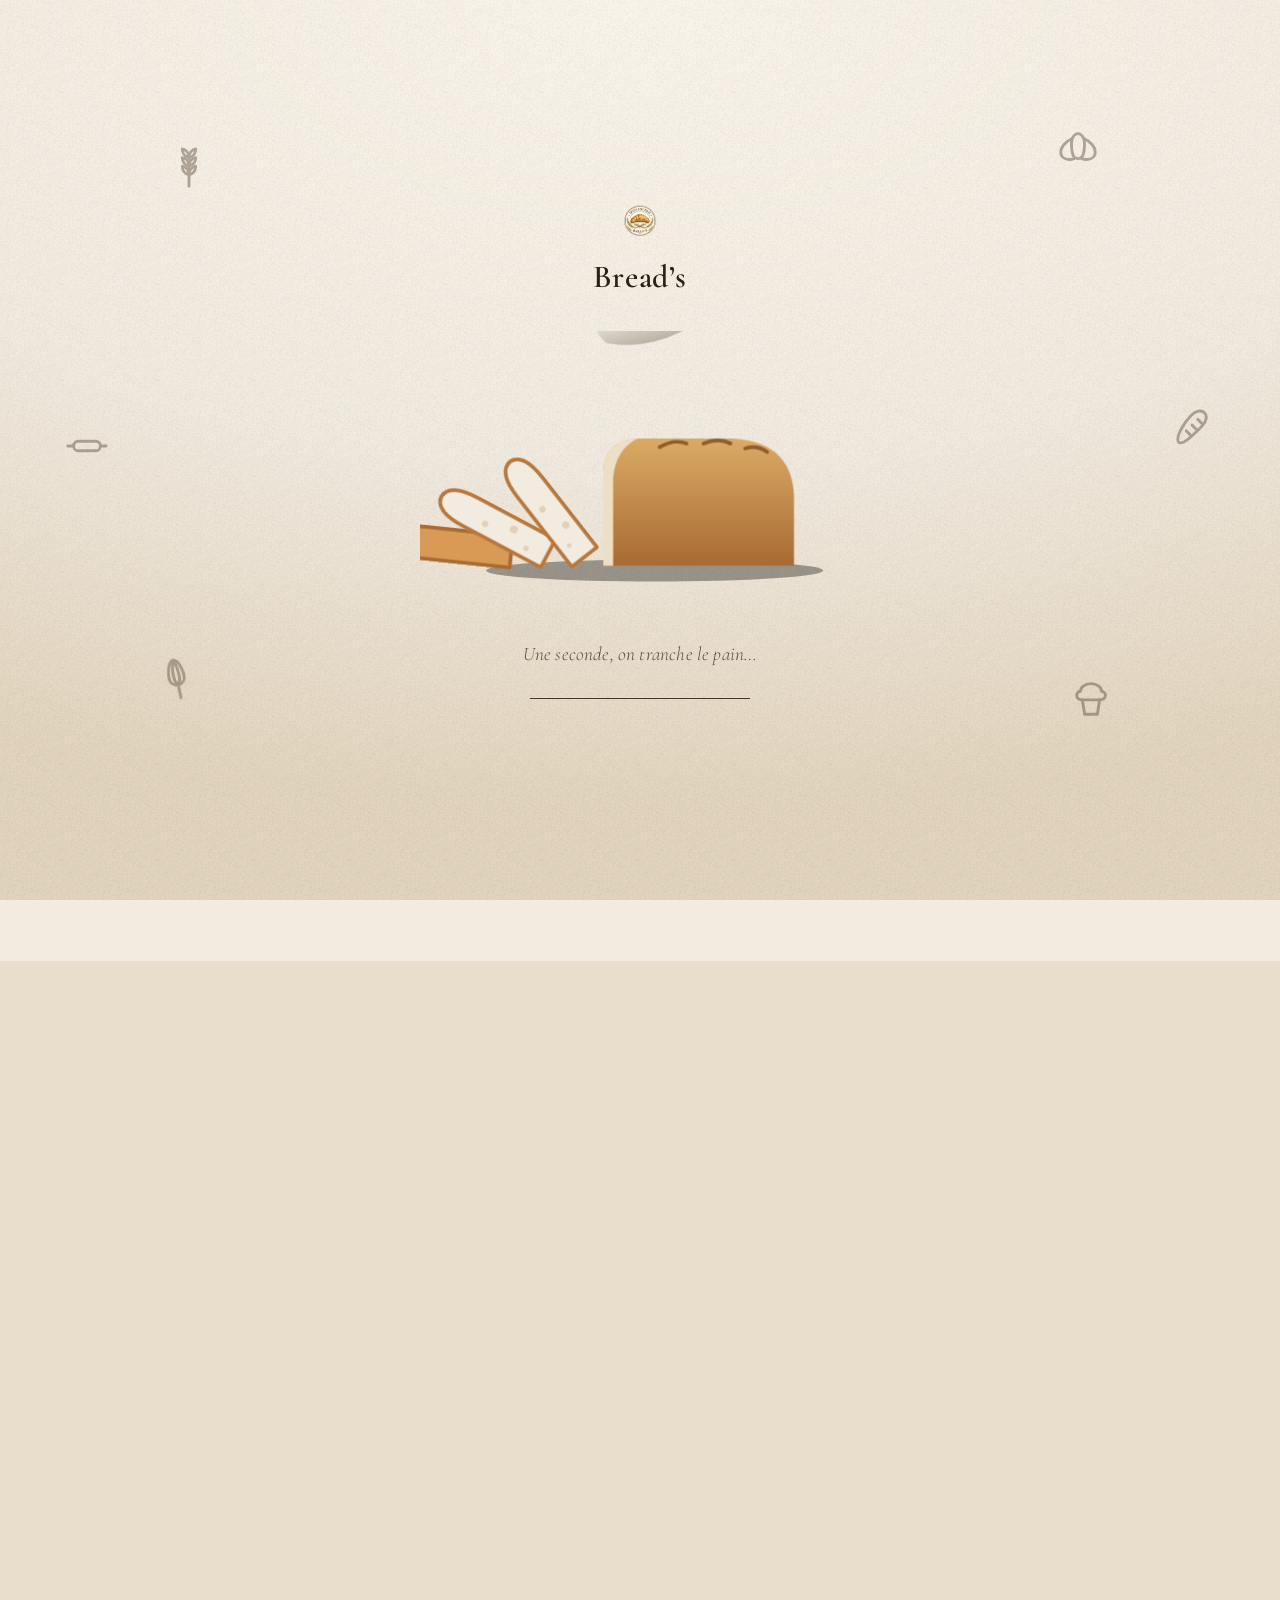
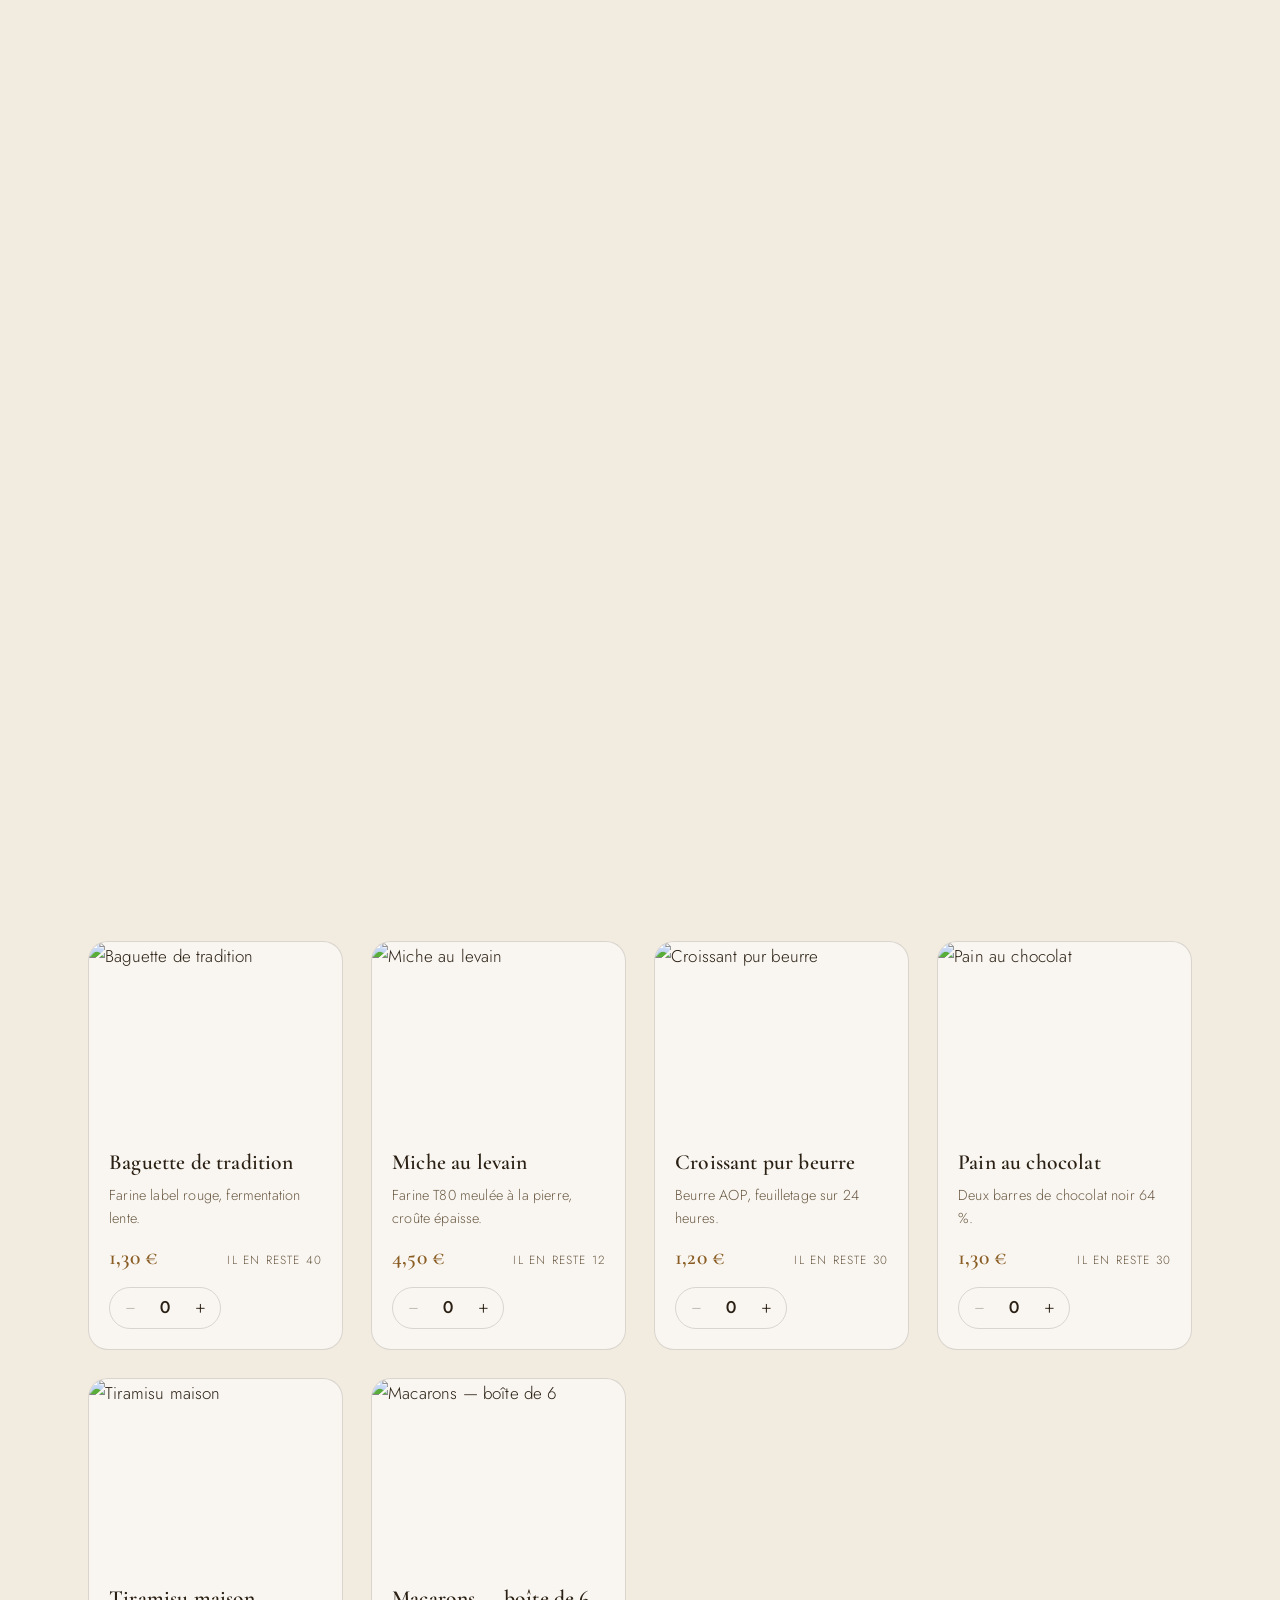
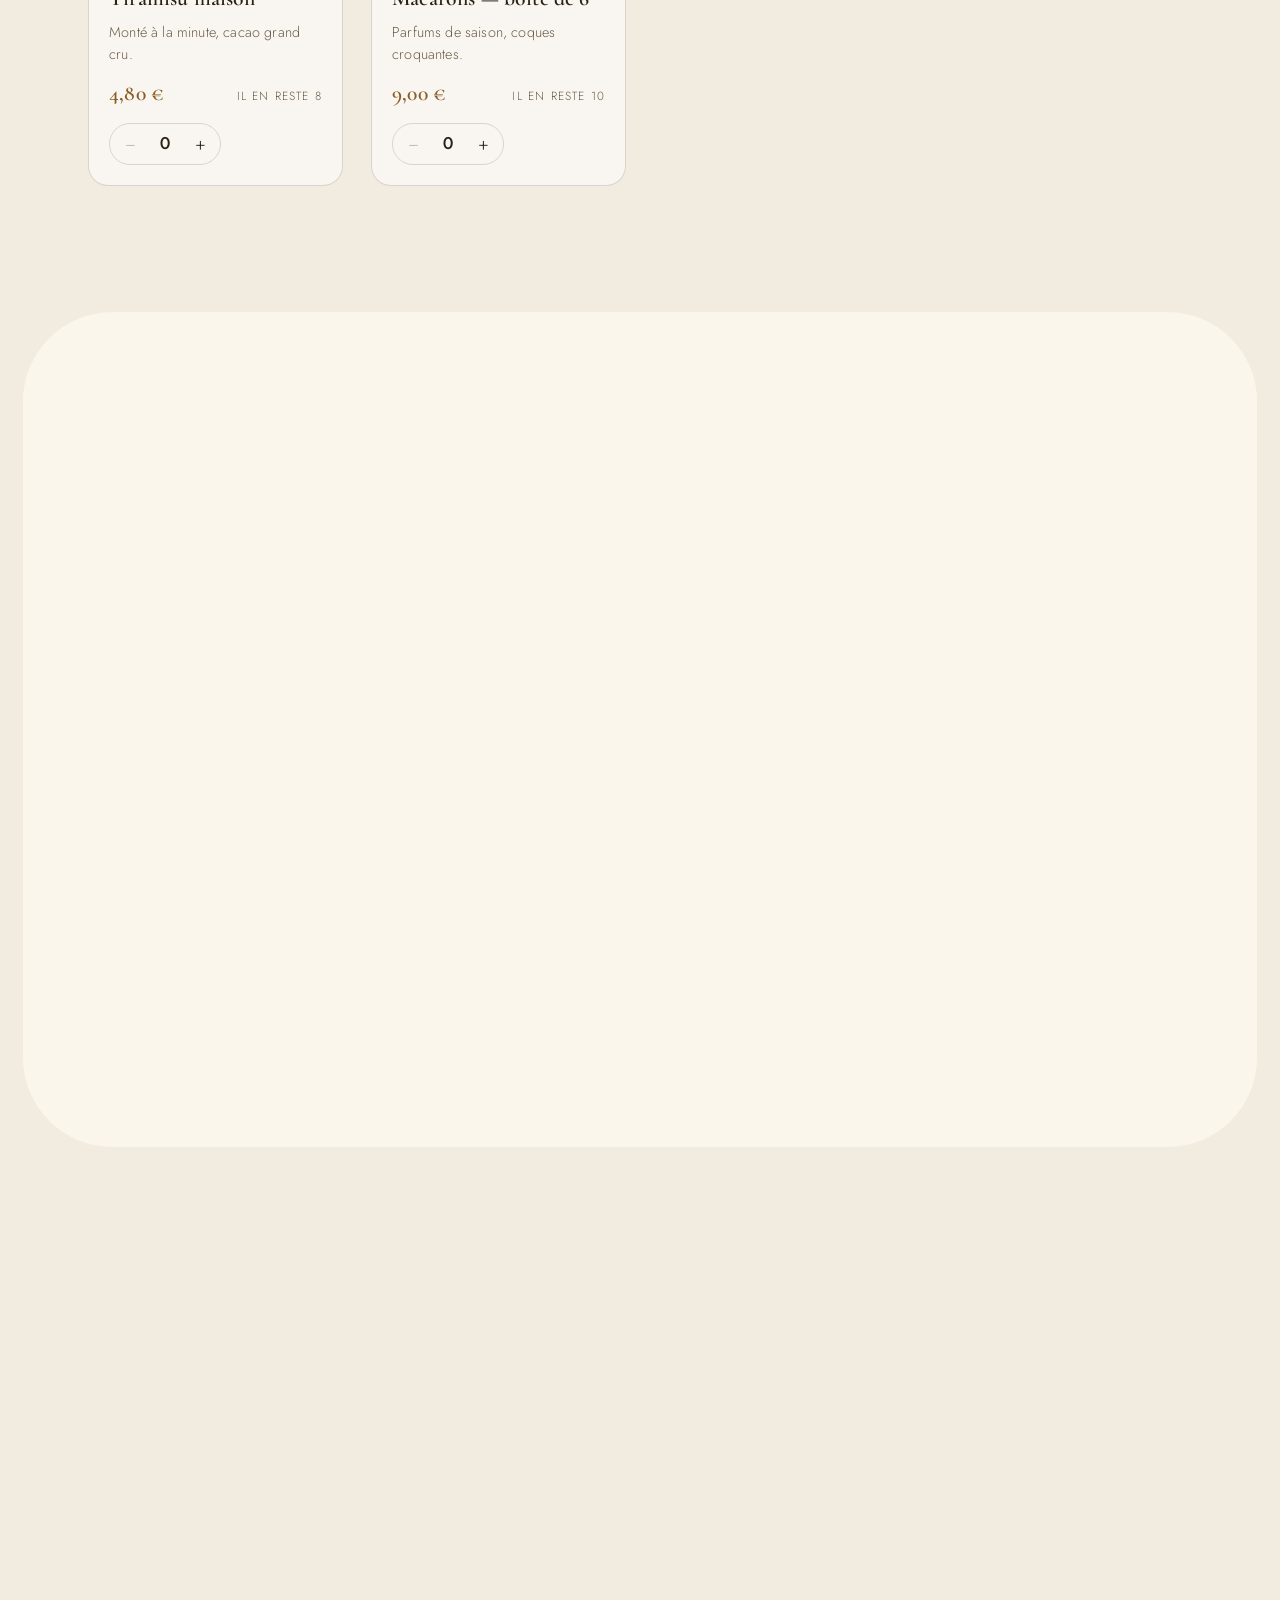
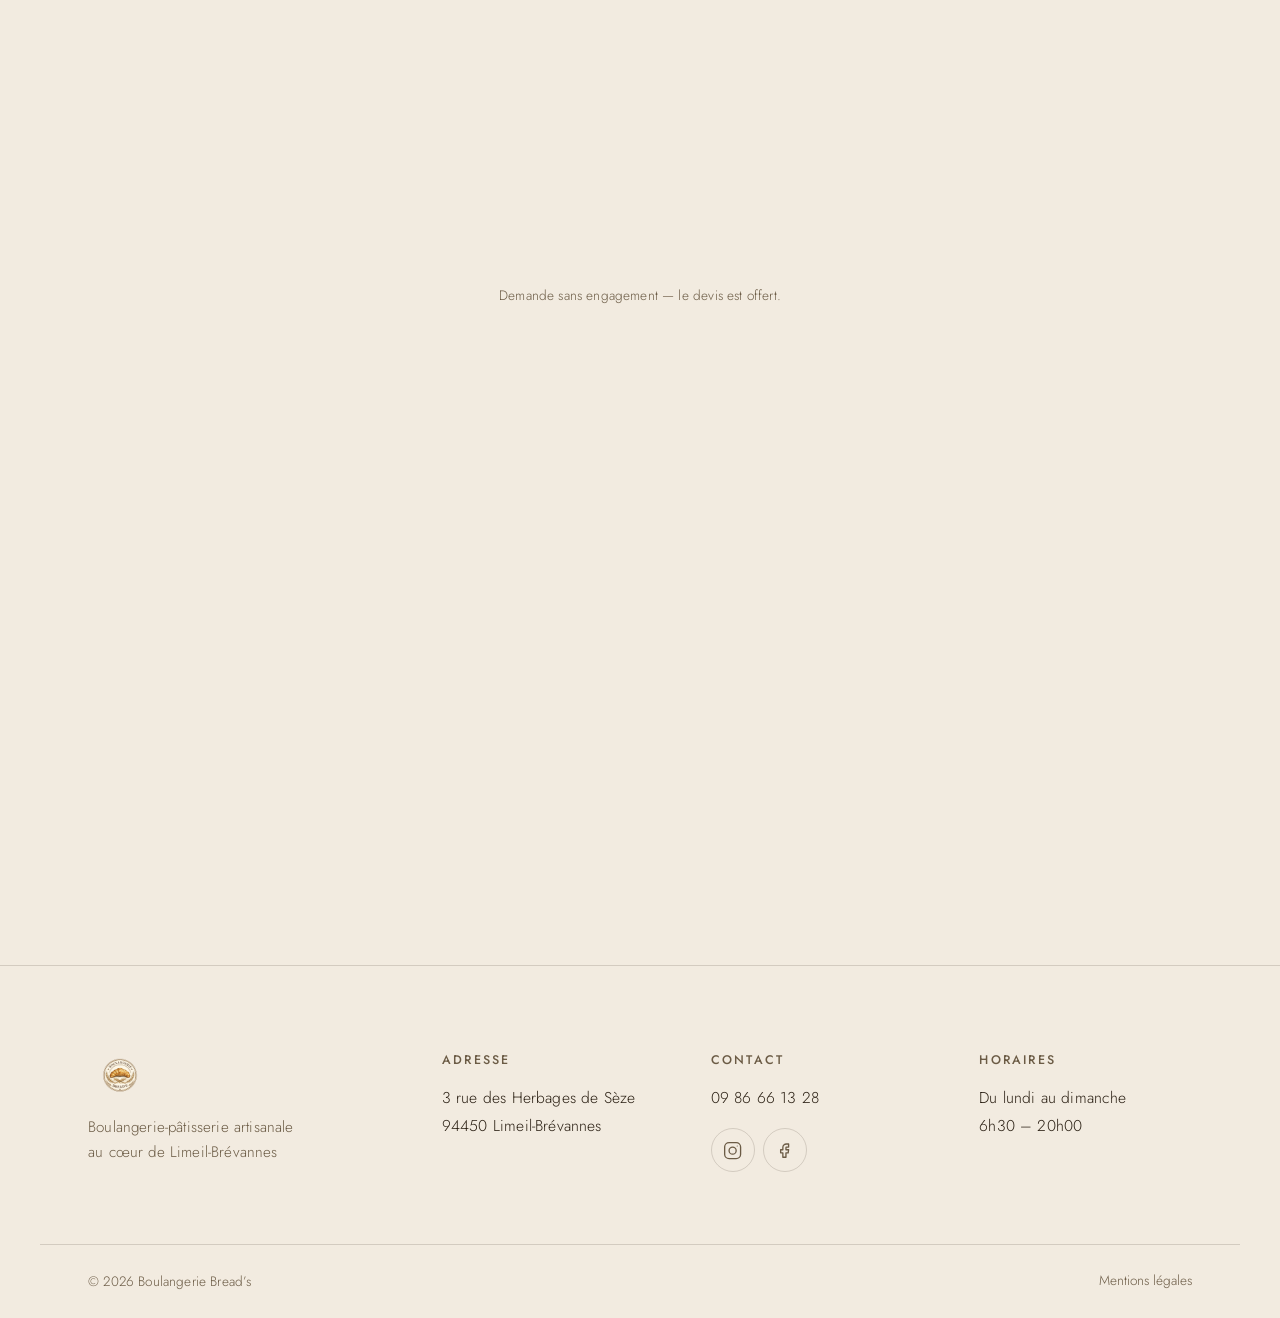
==== commit 8fdbea76: "feat: thème beige + formulaire sur-mesure conversationnel - Thème inversé : fonds beiges, textes bru" ====
--- a/index.html
+++ b/index.html
@@ -5,7 +5,7 @@
   <meta name="viewport" content="width=device-width, initial-scale=1">
   <title>Boulangerie Bread's · Boulangerie-pâtisserie artisanale à Limeil-Brévannes</title>
   <meta name="description" content="Pains au levain naturel, viennoiseries pur beurre, pâtisseries de saison et gâteaux sur-mesure. Boulangerie Bread's, votre artisan au cœur de Limeil-Brévannes. Ouvert 7j/7, 6h30 à 20h00.">
-  <meta name="theme-color" content="#16120E">
+  <meta name="theme-color" content="#F2EBE0">
   <meta property="og:title" content="Boulangerie Bread's · Artisan boulanger-pâtissier à Limeil-Brévannes">
   <meta property="og:description" content="Pains au levain naturel, viennoiseries pur beurre et créations sur-mesure. Ouvert 7j/7, 6h30 à 20h00.">
   <meta property="og:type" content="website">
@@ -114,7 +114,7 @@
         </g>
 
         <!-- Vapeur du pain encore chaud -->
-        <g class="pl-steam" fill="none" stroke="rgba(242, 235, 224, 0.55)" stroke-width="3" stroke-linecap="round">
+        <g class="pl-steam" fill="none" stroke="rgba(138, 93, 36, 0.5)" stroke-width="3" stroke-linecap="round">
           <path class="pl-steam-1" d="M203 76 q7 -9 0 -18 q-7 -9 0 -18"/>
           <path class="pl-steam-2" d="M228 72 q7 -9 0 -18 q-7 -9 0 -18"/>
           <path class="pl-steam-3" d="M253 76 q7 -9 0 -18 q-7 -9 0 -18"/>
@@ -593,69 +593,42 @@
       </div>
     </section>
 
-    <!-- ============ 6bis. DEMANDE SUR-MESURE ============ -->
+    <!-- ============ 6bis. DEMANDE SUR-MESURE (formulaire conversationnel) ============ -->
     <section class="request section" id="demande" aria-labelledby="request-title">
-      <div class="container request-grid">
-        <div class="request-copy">
+      <div class="container">
+        <div class="section-head request-head">
           <p class="badge" data-reveal>Sur-mesure</p>
           <h2 id="request-title" data-reveal style="--i:1">Racontez-nous votre projet</h2>
-          <p data-reveal style="--i:2">Mariage, anniversaire, baptême ou événement d&rsquo;entreprise&nbsp;: décrivez votre envie et nous vous rappelons sous 24&nbsp;h avec des idées et un devis — offert, sans engagement.</p>
-        </div>
-
-        <div class="request-panel" data-reveal style="--i:2">
-          <form id="custom-form">
-            <div class="field-row">
-              <div class="field">
-                <label for="cf-name">Votre nom&nbsp;*</label>
-                <input id="cf-name" name="name" type="text" required autocomplete="name">
-              </div>
-              <div class="field">
-                <label for="cf-phone">Téléphone&nbsp;*</label>
-                <input id="cf-phone" name="phone" type="tel" required autocomplete="tel" minlength="10">
-              </div>
+          <p class="selection-intro" data-reveal style="--i:2">Quelques questions, deux minutes&nbsp;: nous vous rappelons sous 24&nbsp;h avec des idées et un devis — offert, sans engagement.</p>
+        </div>
+
+        <div class="convo" id="convo" data-reveal style="--i:3">
+          <div class="convo-steps" id="convo-steps"></div>
+
+          <div class="convo-footer" id="convo-footer">
+            <div class="convo-progress">
+              <span id="convo-progress-label">0&nbsp;% complété</span>
+              <span class="convo-bar" aria-hidden="true"><span id="convo-bar-fill"></span></span>
             </div>
-            <div class="field">
-              <label for="cf-email">E-mail <span class="field-opt">(facultatif)</span></label>
-              <input id="cf-email" name="email" type="email" autocomplete="email">
+            <div class="convo-nav">
+              <button type="button" id="convo-prev" aria-label="Question précédente" disabled>
+                <svg class="icon" viewBox="0 0 24 24" aria-hidden="true"><path d="m6 14 6-6 6 6"/></svg>
+              </button>
+              <button type="button" id="convo-next" aria-label="Question suivante">
+                <svg class="icon" viewBox="0 0 24 24" aria-hidden="true"><path d="m6 10 6 6 6-6"/></svg>
+              </button>
             </div>
-            <div class="field-row">
-              <div class="field">
-                <label for="cf-event">L&rsquo;occasion&nbsp;*</label>
-                <select id="cf-event" name="event" required>
-                  <option value="" disabled selected>Choisir…</option>
-                  <option>Mariage</option>
-                  <option>Anniversaire</option>
-                  <option>Baptême</option>
-                  <option>Entreprise</option>
-                  <option>Autre</option>
-                </select>
-              </div>
-              <div class="field">
-                <label for="cf-date">Pour quand&nbsp;?&nbsp;*</label>
-                <input id="cf-date" name="date" type="date" required>
-              </div>
-            </div>
-            <div class="field">
-              <label for="cf-people">Nombre de personnes <span class="field-opt">(facultatif)</span></label>
-              <input id="cf-people" name="people" type="number" min="1" step="1">
-            </div>
-            <div class="field">
-              <label for="cf-message">Votre envie&nbsp;*</label>
-              <textarea id="cf-message" name="message" rows="4" required placeholder="Pièce montée, gâteau à thème, saveurs préférées, inspiration…"></textarea>
-            </div>
-            <p class="reserve-error" id="custom-error" role="alert" hidden></p>
-            <button class="btn btn-solid reserve-submit" type="submit">Envoyer ma demande</button>
-            <p class="reserve-hint">Demande sans engagement — le devis est offert.</p>
-          </form>
-
-          <div class="request-done" id="custom-step-done" hidden>
-            <h3>Demande envoyée&nbsp;!</h3>
-            <p class="reserve-ref">Référence&nbsp;: <strong id="custom-done-ref"></strong></p>
-            <p id="custom-done-summary"></p>
-            <p class="reserve-hint">Nous vous rappelons très vite pour imaginer votre création ensemble.</p>
-            <button class="btn btn-outline btn-sm" type="button" id="custom-again">Faire une autre demande</button>
-          </div>
-        </div>
+          </div>
+
+          <div class="request-done" id="convo-done" hidden>
+            <h3>Merci pour votre message&nbsp;!</h3>
+            <p>Nous vous contacterons dans les plus brefs délais.</p>
+            <p class="reserve-ref">Référence&nbsp;: <strong id="convo-done-ref"></strong></p>
+            <button class="btn btn-outline btn-sm" type="button" id="convo-again">Faire une autre demande</button>
+          </div>
+        </div>
+
+        <p class="reserve-hint convo-bottom-hint">Demande sans engagement — le devis est offert.</p>
       </div>
     </section>
 
--- a/css/styles.css
+++ b/css/styles.css
@@ -1,20 +1,20 @@
 /* ==========================================================================
-   Boulangerie Bread's — one-page artisanale sombre & premium
+   Boulangerie Bread's — one-page artisanale beige & premium
    ========================================================================== */
 
 /* ---------- Tokens ---------- */
 :root {
-  --bg: #16120E;
-  --bg-2: #241D16;
-  --cream: #F2EBE0;
-  --accent: #C99550;
-  --accent-strong: #DBAB66;
+  --bg: #F2EBE0;
+  --bg-2: #E9DECB;
+  --cream: #FBF6EC;
+  --accent: #4A3826;             /* brun foncé — boutons et accents forts */
+  --accent-strong: #8A5D24;      /* caramel lisible sur beige */
   --accent-deep: #8A5D24;        /* caramel lisible sur crème */
-  --ink: #F5F0E8;
+  --ink: #2B2014;
   --ink-dark: #33271B;
-  --muted: #B5A893;              /* ≥ 7:1 sur --bg et --bg-2 */
+  --muted: #6B5B45;              /* ≥ 5:1 sur --bg et --bg-2 */
   --muted-dark: #6B5B45;         /* ≥ 5:1 sur --cream */
-  --hairline: rgba(245, 240, 232, 0.14);
+  --hairline: rgba(51, 39, 27, 0.16);
   --hairline-dark: rgba(51, 39, 27, 0.18);
 
   --font-display: "Cormorant Garamond", Georgia, serif;
@@ -185,15 +185,15 @@
 
 .btn-solid {
   background: var(--accent);
-  color: #241D16;
+  color: var(--cream);
 }
 .btn-solid:hover {
-  background: var(--accent-strong);
-  box-shadow: 0 8px 24px rgba(201, 149, 80, 0.25);
+  background: #5E4731;
+  box-shadow: 0 8px 24px rgba(74, 56, 38, 0.3);
 }
 
 .btn-outline {
-  border: 1px solid rgba(245, 240, 232, 0.45);
+  border: 1px solid rgba(51, 39, 27, 0.45);
   color: var(--ink);
 }
 .btn-outline:hover {
@@ -217,7 +217,7 @@
 .lead {
   font-size: clamp(1.05rem, 1.4vw, 1.2rem);
   line-height: 1.75;
-  color: rgba(245, 240, 232, 0.88);
+  color: rgba(43, 32, 20, 0.88);
 }
 
 .cta-row {
@@ -261,7 +261,7 @@
   border-bottom: 1px solid transparent;
 }
 .site-header.scrolled {
-  background: rgba(22, 18, 14, 0.92);
+  background: rgba(242, 235, 224, 0.92);
   backdrop-filter: blur(12px);
   -webkit-backdrop-filter: blur(12px);
   border-bottom-color: var(--hairline);
@@ -295,7 +295,7 @@
 .nav-links a {
   font-size: 0.9rem;
   letter-spacing: 0.06em;
-  color: rgba(245, 240, 232, 0.82);
+  color: rgba(43, 32, 20, 0.82);
   padding: 0.5rem 0.2rem;
   border-bottom: 1px solid transparent;
   transition: color 0.4s var(--ease), border-color 0.4s var(--ease);
@@ -341,7 +341,7 @@
   width: min(100%, 440px);
   aspect-ratio: 4 / 5;
   margin-inline: auto;
-  box-shadow: 0 32px 80px rgba(0, 0, 0, 0.45);
+  box-shadow: 0 32px 80px rgba(51, 39, 27, 0.28);
 }
 @media (min-width: 900px) {
   .arch-hero { margin-inline-end: 0; }
@@ -455,7 +455,7 @@
   border-radius: var(--radius-md);
   overflow: hidden;
   border: 10px solid var(--bg-2);
-  box-shadow: 0 24px 60px rgba(0, 0, 0, 0.4);
+  box-shadow: 0 24px 60px rgba(51, 39, 27, 0.25);
   will-change: transform;
 }
 
@@ -467,14 +467,14 @@
   height: 124px;
   border-radius: 50%;
   background: var(--accent);
-  color: #241D16;
+  color: var(--cream);
   display: flex;
   flex-direction: column;
   align-items: center;
   justify-content: center;
   text-align: center;
   gap: 2px;
-  box-shadow: 0 16px 40px rgba(0, 0, 0, 0.35);
+  box-shadow: 0 16px 40px rgba(51, 39, 27, 0.3);
 }
 .badge-circle-num {
   font-family: var(--font-display);
@@ -494,7 +494,7 @@
   font-size: clamp(2.1rem, 4.5vw, 3.25rem);
   margin-bottom: 26px;
 }
-.about-copy p:not(.badge) { color: rgba(245, 240, 232, 0.88); }
+.about-copy p:not(.badge) { color: rgba(43, 32, 20, 0.88); }
 
 /* ---------- 3. Nos produits ---------- */
 .product-grid {
@@ -736,7 +736,7 @@
   flex-direction: column;
   gap: 12px;
   padding: 26px 28px;
-  background: rgba(242, 235, 224, 0.045);
+  background: rgba(255, 255, 255, 0.55);
   border: 1px solid var(--hairline);
   border-radius: var(--radius-md);
 }
@@ -751,7 +751,7 @@
   height: 44px;
   border-radius: 50%;
   background: var(--av, var(--accent-deep));
-  color: var(--ink);
+  color: #F7F1E6;
   display: grid;
   place-items: center;
   font-weight: 500;
@@ -774,7 +774,7 @@
 .review-card p {
   font-size: 0.95rem;
   line-height: 1.65;
-  color: rgba(245, 240, 232, 0.86);
+  color: rgba(43, 32, 20, 0.86);
 }
 
 @media (prefers-reduced-motion: reduce) {
@@ -885,7 +885,7 @@
   display: none;
   align-items: center;
   justify-content: center;
-  color: var(--ink);
+  color: #F2EBE0;
 }
 .lightbox[open] { display: flex; }
 .lightbox::backdrop { background: rgba(13, 10, 7, 0.93); }
@@ -906,7 +906,7 @@
 }
 .lightbox figcaption {
   font-size: 0.92rem;
-  color: var(--muted);
+  color: rgba(242, 235, 224, 0.8);
   text-align: center;
 }
 
@@ -921,11 +921,11 @@
   border-radius: 50%;
   border: 1px solid rgba(245, 240, 232, 0.35);
   background: rgba(22, 18, 14, 0.55);
-  color: var(--ink);
+  color: #F2EBE0;
   transition: border-color 0.3s var(--ease), color 0.3s var(--ease), background-color 0.3s var(--ease);
 }
 .lightbox-close:hover,
-.lightbox-nav:hover { border-color: var(--accent); color: var(--accent-strong); }
+.lightbox-nav:hover { border-color: #DBAB66; color: #DBAB66; }
 
 .lightbox-close { top: 20px; right: 20px; }
 .lightbox-prev { left: 16px; top: 50%; translate: 0 -50%; }
@@ -981,7 +981,7 @@
 .sel-card {
   display: flex;
   flex-direction: column;
-  background: rgba(242, 235, 224, 0.045);
+  background: rgba(255, 255, 255, 0.55);
   border: 1px solid var(--hairline);
   border-radius: var(--radius-md);
   overflow: hidden;
@@ -1030,7 +1030,7 @@
   color: var(--muted);
 }
 .sel-stock.is-low { color: var(--accent-strong); }
-.sel-stock.is-out { color: #C98C7E; }
+.sel-stock.is-out { color: #A4533F; }
 
 .sel-actions {
   display: flex;
@@ -1061,7 +1061,7 @@
   border-radius: 999px;
   transition: background-color 0.3s var(--ease);
 }
-.qty button:hover:not(:disabled) { background: rgba(242, 235, 224, 0.08); }
+.qty button:hover:not(:disabled) { background: rgba(51, 39, 27, 0.07); }
 .qty button:disabled { opacity: 0.3; cursor: default; }
 .qty-num {
   min-width: 30px;
@@ -1081,7 +1081,7 @@
   inset-inline: 0;
   bottom: 0;
   z-index: 30;
-  background: rgba(22, 18, 14, 0.94);
+  background: rgba(242, 235, 224, 0.94);
   border-top: 1px solid var(--hairline);
   backdrop-filter: blur(12px);
   -webkit-backdrop-filter: blur(12px);
@@ -1123,7 +1123,7 @@
   border: 1px solid var(--hairline);
   transition: background-color 0.3s var(--ease);
 }
-.reserve-close:hover { background: rgba(242, 235, 224, 0.08); }
+.reserve-close:hover { background: rgba(51, 39, 27, 0.07); }
 
 .reserve-recap {
   list-style: none;
@@ -1162,15 +1162,15 @@
 .field textarea {
   font: inherit;
   color: var(--ink);
-  background: rgba(242, 235, 224, 0.06);
+  background: rgba(255, 255, 255, 0.6);
   border: 1px solid var(--hairline);
   border-radius: 12px;
   padding: 11px 14px;
 }
-.field select { background-color: var(--bg-2); }
+.field select { background-color: var(--cream); }
 .field textarea { resize: vertical; }
 .field input::placeholder,
-.field textarea::placeholder { color: rgba(181, 168, 147, 0.6); }
+.field textarea::placeholder { color: rgba(107, 91, 69, 0.55); }
 
 .reserve-intro {
   font-size: 0.95rem;
@@ -1189,7 +1189,7 @@
 }
 
 .reserve-error {
-  color: #E29A88;
+  color: #A6492F;
   font-size: 0.92rem;
   margin-bottom: 14px;
 }
@@ -1207,30 +1207,244 @@
 .reserve-ref strong { color: var(--accent-strong); letter-spacing: 0.08em; }
 #reserve-step-done .btn { margin-top: 10px; }
 
-/* ---------- 6bis. Demande sur-mesure (formulaire en page) ---------- */
-.request-grid {
+/* ---------- 6bis. Demande sur-mesure (formulaire conversationnel) ---------- */
+.request-head {
+  display: flex;
+  flex-direction: column;
+  align-items: center;
+  text-align: center;
+}
+.request-head .selection-intro { margin-inline: auto; }
+
+.convo {
+  max-width: 840px;
+  margin-inline: auto;
+}
+
+/* Une question à la fois */
+.convo-step { display: none; }
+.convo-step.is-active {
+  display: flex;
+  flex-direction: column;
+  justify-content: center;
+  min-height: clamp(360px, 46vh, 460px);
+  animation: convo-in 0.55s var(--ease) both;
+}
+.convo.nav-back .convo-step.is-active { animation-name: convo-in-back; }
+
+@keyframes convo-in {
+  from { opacity: 0; transform: translateY(28px); }
+  to   { opacity: 1; transform: none; }
+}
+@keyframes convo-in-back {
+  from { opacity: 0; transform: translateY(-28px); }
+  to   { opacity: 1; transform: none; }
+}
+
+.convo-q {
+  display: flex;
+  align-items: baseline;
+  gap: 12px;
+  margin-bottom: clamp(22px, 3.5vw, 32px);
+}
+.convo-qnum {
+  flex: none;
+  color: var(--accent-strong);
+  font-size: 0.95rem;
+  font-variant-numeric: tabular-nums;
+  white-space: nowrap;
+}
+.convo-qtitle {
+  font-family: var(--font-body);
+  font-weight: 400;
+  font-size: clamp(1.3rem, 2.6vw, 1.7rem);
+  line-height: 1.4;
+  max-width: 56ch;
+  text-wrap: balance;
+}
+.convo-req { color: #A6492F; }
+
+/* Choix façon questionnaire (touches A, B, C…) */
+.convo-choices {
   display: grid;
-  gap: clamp(36px, 5vw, 72px);
-  align-items: start;
-}
-@media (min-width: 960px) {
-  .request-grid { grid-template-columns: 0.85fr 1.15fr; }
-  .request-copy { position: sticky; top: 120px; }
-}
-
-.request-copy .badge { margin-bottom: 22px; }
-.request-copy h2 {
-  font-size: clamp(2.1rem, 4.5vw, 3.25rem);
-  margin-bottom: 20px;
-}
-.request-copy p { color: rgba(245, 240, 232, 0.88); }
-
-.request-panel {
-  background: var(--bg-2);
-  border: 1px solid var(--hairline);
-  border-radius: var(--radius-lg);
-  padding: clamp(24px, 4vw, 44px);
-}
+  gap: 12px;
+  max-width: 640px;
+}
+.convo-choice {
+  display: flex;
+  align-items: center;
+  gap: 14px;
+  min-height: 54px;
+  padding: 12px 18px;
+  border: 1px solid rgba(138, 93, 36, 0.55);
+  border-radius: 10px;
+  background: rgba(255, 255, 255, 0.45);
+  color: var(--accent-deep);
+  font-size: 1.05rem;
+  text-align: left;
+  transition: background-color 0.25s var(--ease), box-shadow 0.25s var(--ease), color 0.25s var(--ease);
+}
+.convo-choice:hover { background: rgba(255, 255, 255, 0.8); }
+.convo-choice.is-selected {
+  background: #DCCBB2;
+  box-shadow: inset 0 0 0 1px var(--accent);
+  color: var(--ink);
+}
+.convo-key {
+  flex: none;
+  font-size: 0.7rem;
+  font-weight: 500;
+  letter-spacing: 0.06em;
+  border: 1px solid currentColor;
+  border-radius: 4px;
+  padding: 2px 7px;
+  background: rgba(255, 255, 255, 0.7);
+  transition: inherit;
+}
+.convo-choice.is-selected .convo-key {
+  background: var(--accent);
+  border-color: var(--accent);
+  color: var(--cream);
+}
+
+.convo-hint-multi {
+  margin-top: 12px;
+  font-size: 0.88rem;
+  color: var(--muted);
+  max-width: none;
+}
+
+/* Champs texte soulignés */
+.convo-input {
+  font: inherit;
+  font-size: clamp(1.25rem, 2.2vw, 1.55rem);
+  font-weight: 300;
+  color: var(--ink);
+  background: transparent;
+  border: 0;
+  border-bottom: 1.5px solid rgba(138, 93, 36, 0.6);
+  border-radius: 0;
+  padding: 10px 2px;
+  width: 100%;
+  max-width: 640px;
+}
+.convo-input:focus { outline: none; border-bottom-color: var(--accent); }
+.convo-input::placeholder { color: rgba(138, 93, 36, 0.45); }
+textarea.convo-input { resize: none; line-height: 1.5; }
+
+.convo-other { margin-top: 2px; font-size: 1.05rem; }
+
+.convo-fields {
+  display: grid;
+  grid-template-columns: 1fr 1fr;
+  gap: clamp(20px, 4vw, 40px);
+  max-width: 640px;
+}
+@media (max-width: 640px) {
+  .convo-fields { grid-template-columns: 1fr; }
+}
+.convo-mini-label {
+  display: block;
+  font-size: 0.78rem;
+  letter-spacing: 0.12em;
+  text-transform: uppercase;
+  color: var(--muted);
+  margin-bottom: 4px;
+}
+
+/* Dépôt d'image d'inspiration */
+.convo-drop {
+  display: flex;
+  flex-direction: column;
+  align-items: center;
+  justify-content: center;
+  gap: 10px;
+  width: 100%;
+  max-width: 640px;
+  min-height: 220px;
+  padding: 24px;
+  border: 2px dashed rgba(138, 93, 36, 0.55);
+  border-radius: 14px;
+  background: rgba(255, 255, 255, 0.35);
+  color: var(--accent-deep);
+  text-align: center;
+  transition: background-color 0.25s var(--ease), border-color 0.25s var(--ease);
+}
+.convo-drop:hover,
+.convo-drop.is-drag { background: rgba(255, 255, 255, 0.7); border-color: var(--accent); }
+.convo-drop-icon { width: 44px; height: 44px; color: var(--ink); }
+.convo-drop-hint { font-size: 0.85rem; color: var(--muted); }
+.convo-drop-preview { max-height: 150px; border-radius: 8px; }
+.convo-drop-name { font-size: 0.85rem; color: var(--muted); }
+.convo-drop-remove { margin-top: 12px; font-size: 0.9rem; }
+
+/* Valider / passer */
+.convo-actions {
+  display: flex;
+  align-items: center;
+  gap: 16px;
+  margin-top: clamp(24px, 4vw, 32px);
+}
+.convo-ok { min-width: 110px; }
+.convo-enter { font-size: 0.9rem; color: var(--muted); }
+@media (max-width: 640px) {
+  .convo-enter { display: none; } /* pas de touche Entrée au doigt */
+}
+
+.convo-error {
+  color: #A6492F;
+  font-size: 0.92rem;
+  margin-top: 14px;
+  max-width: none;
+}
+
+/* Progression + navigation */
+.convo-footer {
+  display: flex;
+  align-items: center;
+  justify-content: space-between;
+  gap: 18px;
+  padding-top: 18px;
+  border-top: 1px solid var(--hairline);
+}
+.convo-progress {
+  display: flex;
+  align-items: center;
+  gap: 14px;
+  font-size: 0.85rem;
+  color: var(--muted);
+  font-variant-numeric: tabular-nums;
+}
+.convo-bar {
+  width: clamp(90px, 18vw, 180px);
+  height: 4px;
+  border-radius: 999px;
+  background: rgba(51, 39, 27, 0.12);
+  overflow: hidden;
+}
+#convo-bar-fill {
+  display: block;
+  height: 100%;
+  width: 0;
+  border-radius: 999px;
+  background: var(--accent);
+  transition: width 0.4s var(--ease);
+}
+.convo-nav { display: flex; gap: 8px; }
+.convo-nav button {
+  width: 42px;
+  height: 42px;
+  display: grid;
+  place-items: center;
+  border-radius: 10px;
+  background: var(--accent);
+  color: var(--cream);
+  transition: background-color 0.25s var(--ease), opacity 0.25s var(--ease);
+}
+.convo-nav button:hover:not(:disabled) { background: #5E4731; }
+.convo-nav button:disabled { opacity: 0.35; cursor: default; }
+
+.convo-bottom-hint { margin-top: 22px; }
 
 .request-done {
   text-align: center;
@@ -1267,7 +1481,7 @@
   display: flex;
   align-items: center;
   justify-content: center;
-  background: radial-gradient(120% 90% at 50% 0%, var(--bg-2) 0%, var(--bg) 58%, #100C09 100%);
+  background: radial-gradient(120% 90% at 50% 0%, var(--cream) 0%, var(--bg) 58%, #E3D5BD 100%);
   overflow: hidden;
   transition: transform 0.9s cubic-bezier(0.76, 0, 0.24, 1), visibility 0s linear 0.9s;
 }
@@ -1306,7 +1520,7 @@
   font-weight: 600;
   font-size: 2rem;
   letter-spacing: 0.02em;
-  color: var(--cream);
+  color: var(--ink);
 }
 
 .preloader-scene {
@@ -1320,7 +1534,7 @@
   font-family: var(--font-display);
   font-style: italic;
   font-size: 1.2rem;
-  color: rgba(242, 235, 224, 0.78);
+  color: rgba(51, 39, 27, 0.78);
   animation: pl-fade-up 0.8s var(--ease) 0.3s both;
 }
 
@@ -1364,7 +1578,7 @@
 
 /* Farine soulevée par chaque coup */
 .pl-puff {
-  fill: rgba(242, 235, 224, 0.85);
+  fill: rgba(255, 252, 245, 0.95);
   opacity: 0;
   transform-box: fill-box;
   transform-origin: center;
